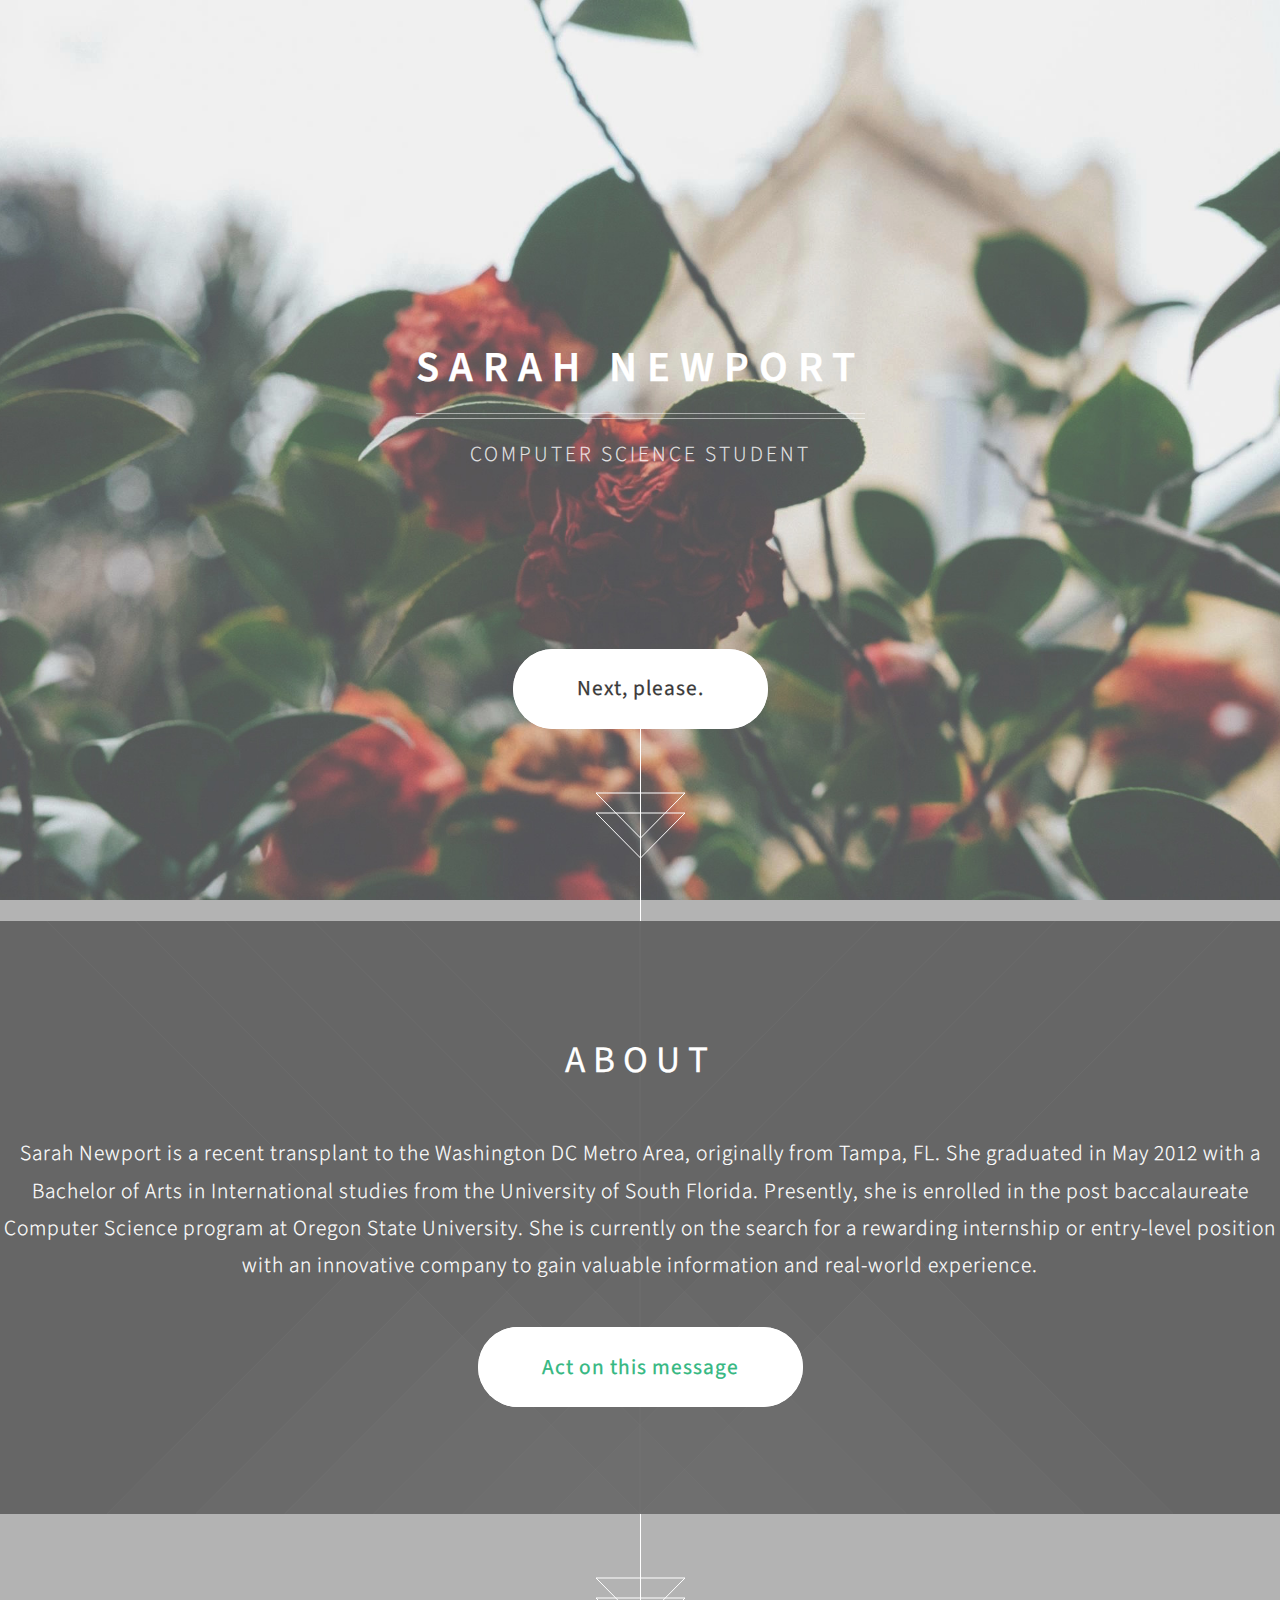
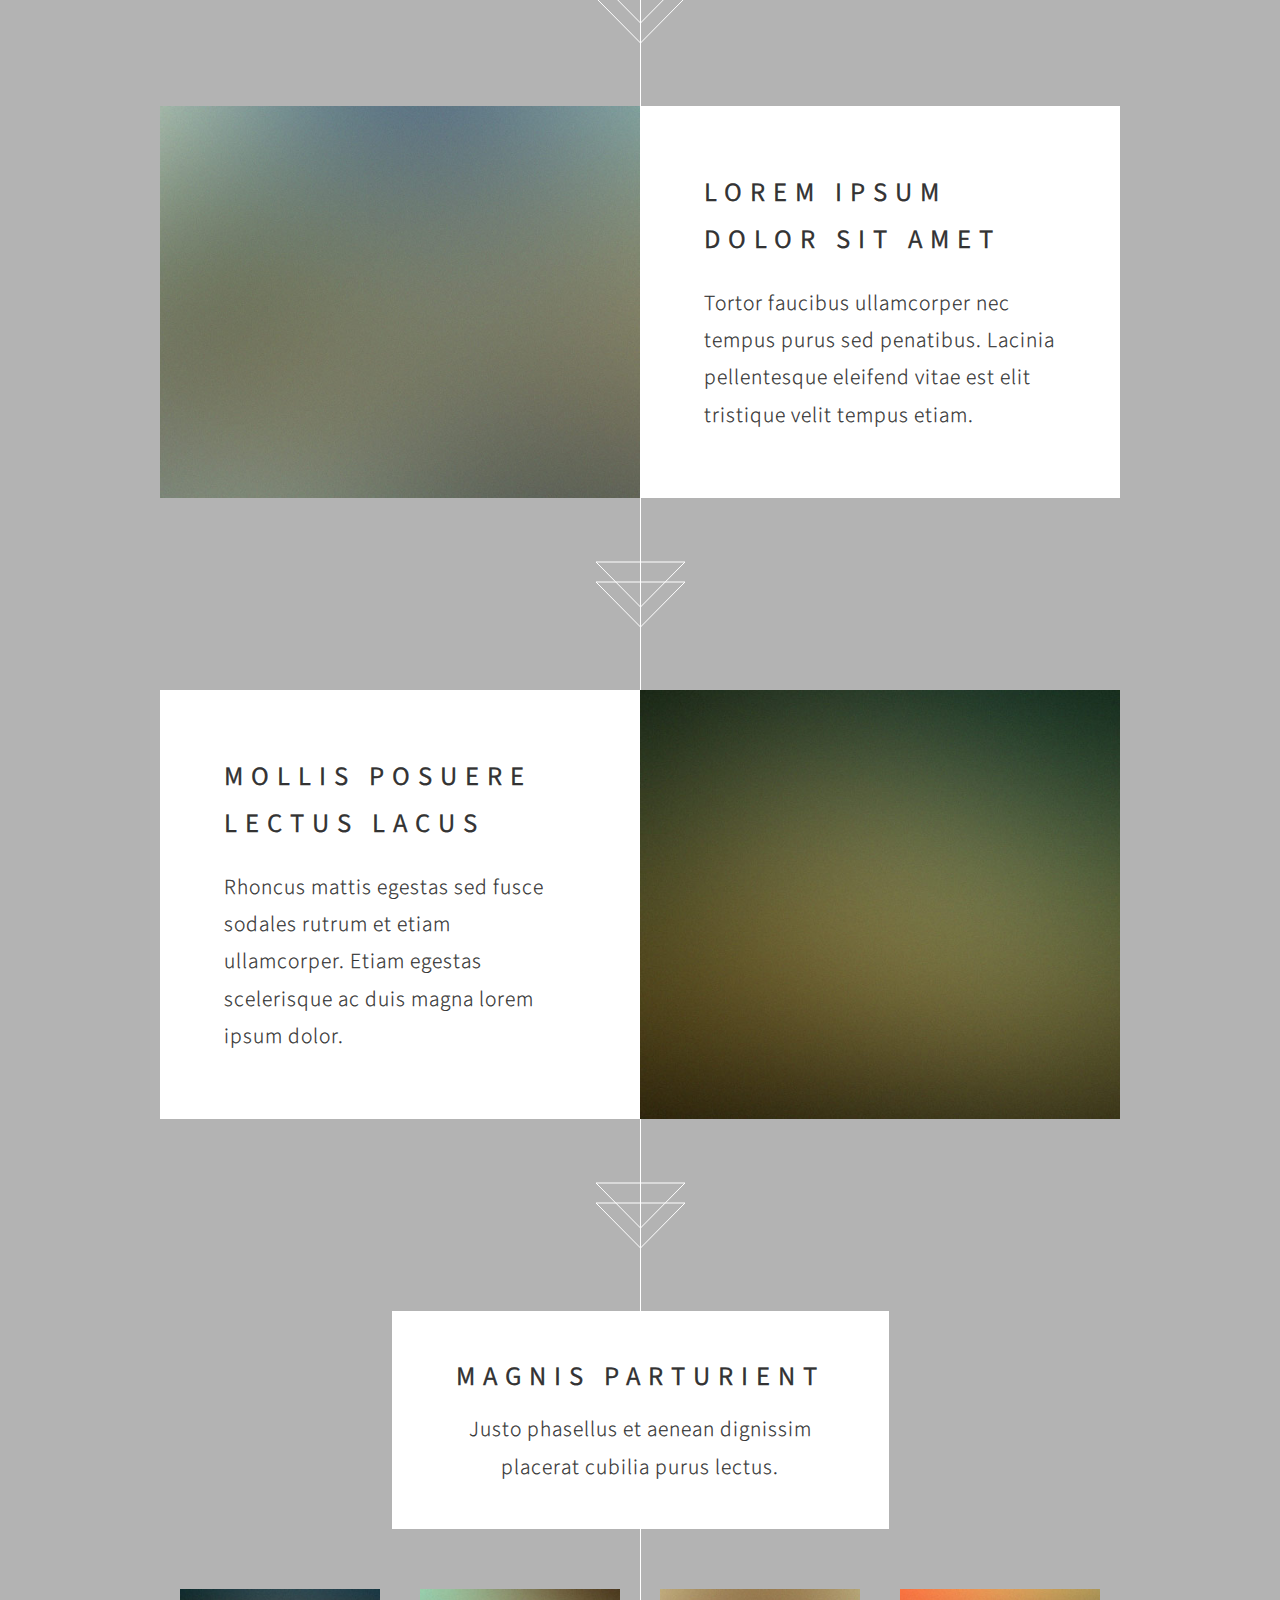
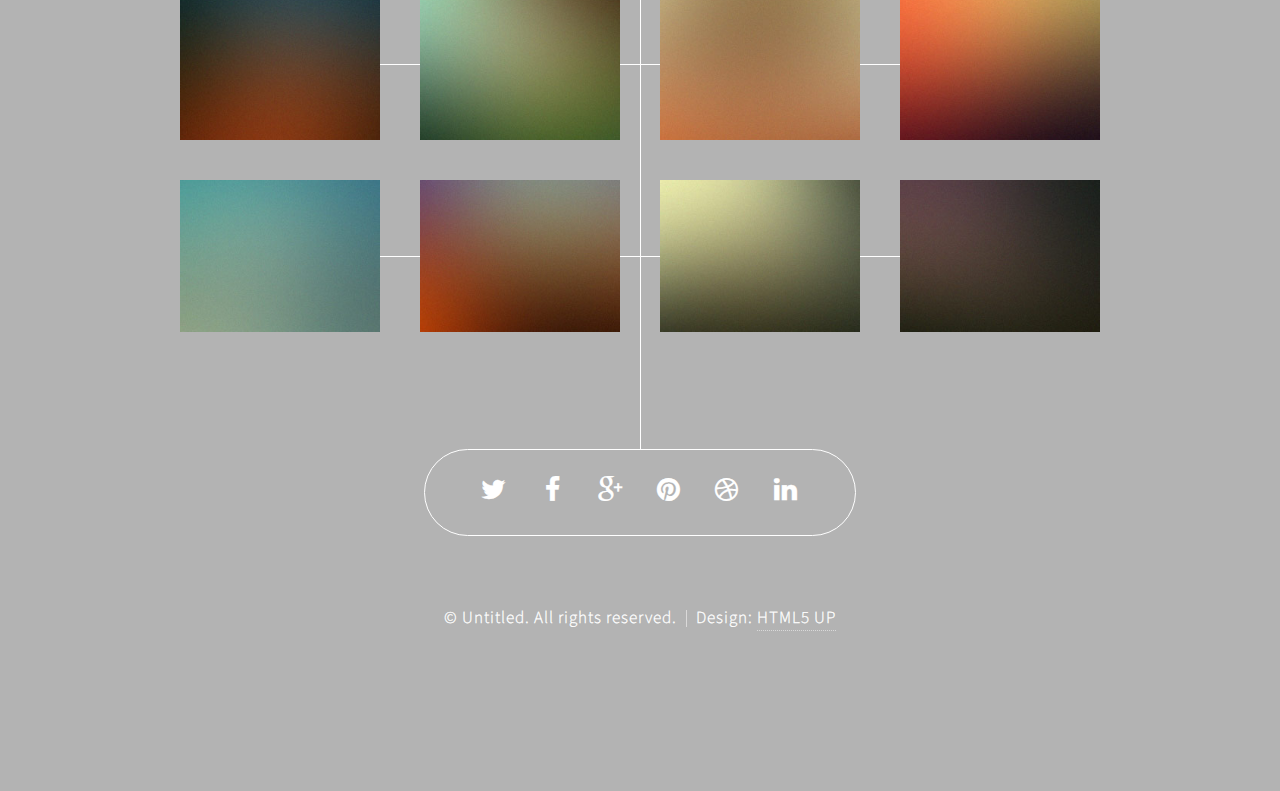
==== index.html @ 2c32670b "mobile fix" ====
<!DOCTYPE HTML>

<html>
	<head>
		<title>Portfolio</title>
		<meta charset="utf-8" />
		<meta name="viewport" content="width=device-width, initial-scale=1" />
		<link rel="stylesheet" href="assets/css/main.css" />
	</head>
	<body>

			<section id="header">
				<header>
					<h1>Sarah Newport</h1>
					<p>Computer Science Student</p>
				</header>
				<footer>
					<a href="#banner" class="button style2 scrolly-middle">Next, please.</a>
				</footer>
			</section>

		<!-- Banner -->
			<section id="banner">
				<header>
					<h2>About</h2>
				</header>
				<p>Sarah Newport is a recent transplant to the Washington DC Metro Area, originally from Tampa, FL. She graduated in May 2012 with a Bachelor of Arts in International studies from the University of South Florida. Presently, she is enrolled in the post baccalaureate Computer Science program at Oregon State University. She is currently on the search for a rewarding internship or entry-level position with an innovative company to gain valuable information and real-world experience.</p>
				<footer>
					<a href="#first" class="button style2 scrolly">Act on this message</a>
				</footer>
			</section>

		<!-- Feature 1 -->
			<article id="first" class="container box style1 right">
				<a href="#" class="image fit"><img src="images/pic01.jpg" alt="" /></a>
				<div class="inner">
					<header>
						<h2>Lorem ipsum<br />
						dolor sit amet</h2>
					</header>
					<p>Tortor faucibus ullamcorper nec tempus purus sed penatibus. Lacinia pellentesque eleifend vitae est elit tristique velit tempus etiam.</p>
				</div>
			</article>

		<!-- Feature 2 -->
			<article class="container box style1 left">
				<a href="#" class="image fit"><img src="images/pic02.jpg" alt="" /></a>
				<div class="inner">
					<header>
						<h2>Mollis posuere<br />
						lectus lacus</h2>
					</header>
					<p>Rhoncus mattis egestas sed fusce sodales rutrum et etiam ullamcorper. Etiam egestas scelerisque ac duis magna lorem ipsum dolor.</p>
				</div>
			</article>

		<!-- Portfolio -->
			<article class="container box style2">
				<header>
					<h2>Magnis parturient</h2>
					<p>Justo phasellus et aenean dignissim<br />
					placerat cubilia purus lectus.</p>
				</header>
				<div class="inner gallery">
					<div class="row 0%">
						<div class="3u 12u(mobile)"><a href="images/fulls/01.jpg" class="image fit"><img src="images/thumbs/01.jpg" alt="" title="Ad infinitum" /></a></div>
						<div class="3u 12u(mobile)"><a href="images/fulls/02.jpg" class="image fit"><img src="images/thumbs/02.jpg" alt="" title="Dressed in Clarity" /></a></div>
						<div class="3u 12u(mobile)"><a href="images/fulls/03.jpg" class="image fit"><img src="images/thumbs/03.jpg" alt="" title="Raven" /></a></div>
						<div class="3u 12u(mobile)"><a href="images/fulls/04.jpg" class="image fit"><img src="images/thumbs/04.jpg" alt="" title="I'll have a cup of Disneyland, please" /></a></div>
					</div>
					<div class="row 0%">
						<div class="3u 12u(mobile)"><a href="images/fulls/05.jpg" class="image fit"><img src="images/thumbs/05.jpg" alt="" title="Cherish" /></a></div>
						<div class="3u 12u(mobile)"><a href="images/fulls/06.jpg" class="image fit"><img src="images/thumbs/06.jpg" alt="" title="Different." /></a></div>
						<div class="3u 12u(mobile)"><a href="images/fulls/07.jpg" class="image fit"><img src="images/thumbs/07.jpg" alt="" title="History was made here" /></a></div>
						<div class="3u 12u(mobile)"><a href="images/fulls/08.jpg" class="image fit"><img src="images/thumbs/08.jpg" alt="" title="People come and go and walk away" /></a></div>
					</div>
				</div>
			</article>

		<!-- Contact --><!-- 
			<article class="container box style3">
				<header>
					<h2>Nisl sed ultricies</h2>
					<p>Diam dignissim lectus eu ornare volutpat orci.</p>
				</header>
				<form method="post" action="#">
					<div class="row 50%">
						<div class="6u 12u$(mobile)"><input type="text" class="text" name="name" placeholder="Name" /></div>
						<div class="6u$ 12u$(mobile)"><input type="text" class="text" name="email" placeholder="Email" /></div>
						<div class="12u$">
							<textarea name="message" placeholder="Message"></textarea>
						</div>
						<div class="12u$">
							<ul class="actions">
								<li><input type="submit" value="Send Message" /></li>
							</ul>
						</div>
					</div>
				</form>
			</article>
-->
		<!-- Generic -->
		<!--
			<article class="container box style3">
				<header>
					<h2>Generic Box</h2>
					<p>Just a generic box. Nothing to see here.</p>
				</header>
				<section>
					<header>
						<h3>Paragraph</h3>
						<p>This is a subtitle</p>
					</header>
					<p>Phasellus nisl nisl, varius id <sup>porttitor sed pellentesque</sup> ac orci. Pellentesque
					habitant <strong>strong</strong> tristique <b>bold</b> et netus <i>italic</i> malesuada <em>emphasized</em> ac turpis egestas. Morbi
					leo suscipit ut. Praesent <sub>id turpis vitae</sub> turpis pretium ultricies. Vestibulum sit
					amet risus elit.</p>
				</section>
				<section>
					<header>
						<h3>Blockquote</h3>
					</header>
					<blockquote>Fringilla nisl. Donec accumsan interdum nisi, quis tincidunt felis sagittis eget.
					tempus euismod. Vestibulum ante ipsum primis in faucibus.</blockquote>
				</section>
				<section>
					<header>
						<h3>Divider</h3>
					</header>
					<p>Donec consectetur <a href="#">vestibulum dolor et pulvinar</a>. Etiam vel felis enim, at viverra
					ligula. Ut porttitor sagittis lorem, quis eleifend nisi ornare vel. Praesent nec orci
					facilisis leo magna. Cras sit amet urna eros, id egestas urna. Quisque aliquam
					tempus euismod. Vestibulum ante ipsum primis in faucibus orci luctus et ultrices
					posuere cubilia.</p>
					<hr />
					<p>Donec consectetur vestibulum dolor et pulvinar. Etiam vel felis enim, at viverra
					ligula. Ut porttitor sagittis lorem, quis eleifend nisi ornare vel. Praesent nec orci
					facilisis leo magna. Cras sit amet urna eros, id egestas urna. Quisque aliquam
					tempus euismod. Vestibulum ante ipsum primis in faucibus orci luctus et ultrices
					posuere cubilia.</p>
				</section>
				<section>
					<header>
						<h3>Unordered List</h3>
					</header>
					<ul class="default">
						<li>Donec consectetur vestibulum dolor et pulvinar. Etiam vel felis enim, at viverra ligula. Ut porttitor sagittis lorem, quis eleifend nisi ornare vel.</li>
						<li>Donec consectetur vestibulum dolor et pulvinar. Etiam vel felis enim, at viverra ligula. Ut porttitor sagittis lorem, quis eleifend nisi ornare vel.</li>
						<li>Donec consectetur vestibulum dolor et pulvinar. Etiam vel felis enim, at viverra ligula. Ut porttitor sagittis lorem, quis eleifend nisi ornare vel.</li>
						<li>Donec consectetur vestibulum dolor et pulvinar. Etiam vel felis enim, at viverra ligula. Ut porttitor sagittis lorem, quis eleifend nisi ornare vel.</li>
					</ul>
				</section>
				<section>
					<header>
						<h3>Ordered List</h3>
					</header>
					<ol class="default">
						<li>Donec consectetur vestibulum dolor et pulvinar. Etiam vel felis enim, at viverra ligula. Ut porttitor sagittis lorem, quis eleifend nisi ornare vel.</li>
						<li>Donec consectetur vestibulum dolor et pulvinar. Etiam vel felis enim, at viverra ligula. Ut porttitor sagittis lorem, quis eleifend nisi ornare vel.</li>
						<li>Donec consectetur vestibulum dolor et pulvinar. Etiam vel felis enim, at viverra ligula. Ut porttitor sagittis lorem, quis eleifend nisi ornare vel.</li>
						<li>Donec consectetur vestibulum dolor et pulvinar. Etiam vel felis enim, at viverra ligula. Ut porttitor sagittis lorem, quis eleifend nisi ornare vel.</li>
					</ol>
				</section>
				<section>
					<header>
						<h3>Table</h3>
					</header>
					<div class="table-wrapper">
						<table class="default">
							<thead>
								<tr>
									<th>ID</th>
									<th>Name</th>
									<th>Description</th>
									<th>Price</th>
								</tr>
							</thead>
							<tbody>
								<tr>
									<td>45815</td>
									<td>Something</td>
									<td>Ut porttitor sagittis lorem quis nisi ornare.</td>
									<td>29.99</td>
								</tr>
								<tr>
									<td>24524</td>
									<td>Nothing</td>
									<td>Ut porttitor sagittis lorem quis nisi ornare.</td>
									<td>19.99</td>
								</tr>
								<tr>
									<td>45815</td>
									<td>Something</td>
									<td>Ut porttitor sagittis lorem quis nisi ornare.</td>
									<td>29.99</td>
								</tr>
								<tr>
									<td>24524</td>
									<td>Nothing</td>
									<td>Ut porttitor sagittis lorem quis nisi ornare.</td>
									<td>19.99</td>
								</tr>
							</tbody>
							<tfoot>
								<tr>
									<td colspan="3"></td>
									<td>100.00</td>
								</tr>
							</tfoot>
						</table>
					</div>
				</section>
				<section>
					<header>
						<h3>Form</h3>
					</header>
					<form method="post" action="#">
						<div class="row">
							<div class="6u">
								<input class="text" type="text" name="name" id="name" value="" placeholder="John Doe" />
							</div>
							<div class="6u">
								<input class="text" type="text" name="email" id="email" value="" placeholder="johndoe@domain.tld" />
							</div>
						</div>
						<div class="row">
							<div class="12u">
								<select name="department" id="department">
									<option value="">Choose a department</option>
									<option value="1">Manufacturing</option>
									<option value="2">Administration</option>
									<option value="3">Support</option>
								</select>
							</div>
						</div>
						<div class="row">
							<div class="12u">
								<input class="text" type="text" name="subject" id="subject" value="" placeholder="Enter your subject" />
							</div>
						</div>
						<div class="row">
							<div class="12u">
								<textarea name="message" id="message" placeholder="Enter your message"></textarea>
							</div>
						</div>
						<div class="row">
							<div class="12u">
								<ul class="actions">
									<li><input type="submit" value="Submit" /></li>
									<li><input type="reset" class="style3" value="Clear Form" /></li>
								</ul>
							</div>
						</div>
					</form>
				</section>
			</article>
		-->

		<section id="footer">
			<ul class="icons">
				<li><a href="#" class="icon fa-twitter"><span class="label">Twitter</span></a></li>
				<li><a href="#" class="icon fa-facebook"><span class="label">Facebook</span></a></li>
				<li><a href="#" class="icon fa-google-plus"><span class="label">Google+</span></a></li>
				<li><a href="#" class="icon fa-pinterest"><span class="label">Pinterest</span></a></li>
				<li><a href="#" class="icon fa-dribbble"><span class="label">Dribbble</span></a></li>
				<li><a href="#" class="icon fa-linkedin"><span class="label">LinkedIn</span></a></li>
			</ul>
			<div class="copyright">
				<ul class="menu">
					<li>&copy; Untitled. All rights reserved.</li><li>Design: <a href="http://html5up.net">HTML5 UP</a></li>
				</ul>
			</div>
		</section>

		<!-- Scripts -->
			<script src="assets/js/jquery.min.js"></script>
			<script src="assets/js/jquery.scrolly.min.js"></script>
			<script src="assets/js/jquery.poptrox.min.js"></script>
			<script src="assets/js/skel.min.js"></script>
			<script src="assets/js/util.js"></script>
			<!--[if lte IE 8]><script src="assets/js/ie/respond.min.js"></script><![endif]-->
			<script src="assets/js/main.js"></script>

	</body>
</html>
---- assets/css/main.css ----
@import url("http://fonts.googleapis.com/css?family=Source+Sans+Pro:300,300italic,400,600");
@import url("font-awesome.min.css");


	html, body, div, span, applet, object, iframe, h1, h2, h3, h4, h5, h6, p, blockquote, pre, a, abbr, acronym, address, big, cite, code, del, dfn, em, img, ins, kbd, q, s, samp, small, strike, strong, sub, sup, tt, var, b, u, i, center, dl, dt, dd, ol, ul, li, fieldset, form, label, legend, table, caption, tbody, tfoot, thead, tr, th, td, article, aside, canvas, details, embed, figure, figcaption, footer, header, hgroup, menu, nav, output, ruby, section, summary, time, mark, audio, video {
		margin: 0;
		padding: 0;
		border: 0;
		font-size: 100%;
		font: inherit;
		vertical-align: baseline;
	}

	article, aside, details, figcaption, figure, footer, header, hgroup, menu, nav, section {
		display: block;
	}

	body {
		line-height: 1;
	}

	ol, ul {
		list-style: none;
	}

	blockquote, q {
		quotes: none;
	}

	blockquote:before, blockquote:after, q:before, q:after {
		content: '';
		content: none;
	}

	table {
		border-collapse: collapse;
		border-spacing: 0;
	}

	body {
		-webkit-text-size-adjust: none;
	}

/* Box Model */

	*, *:before, *:after {
		-moz-box-sizing: border-box;
		-webkit-box-sizing: border-box;
		box-sizing: border-box;
	}

/* Containers */

	.container {
		margin-left: auto;
		margin-right: auto;
	}

	.container.\31 25\25 {
		width: 100%;
		max-width: 1425px;
		min-width: 1140px;
	}

	.container.\37 5\25 {
		width: 855px;
	}

	.container.\35 0\25 {
		width: 570px;
	}

	.container.\32 5\25 {
		width: 285px;
	}

	.container {
		width: 1140px;
	}

	@media screen and (max-width: 1680px) {

		.container.\31 25\25 {
			width: 100%;
			max-width: 1200px;
			min-width: 960px;
		}

		.container.\37 5\25 {
			width: 720px;
		}

		.container.\35 0\25 {
			width: 480px;
		}

		.container.\32 5\25 {
			width: 240px;
		}

		.container {
			width: 960px;
		}

	}

	@media screen and (max-width: 1080px) {

		.container.\31 25\25 {
			width: 100%;
			max-width: 118.75%;
			min-width: 95%;
		}

		.container.\37 5\25 {
			width: 71.25%;
		}

		.container.\35 0\25 {
			width: 47.5%;
		}

		.container.\32 5\25 {
			width: 23.75%;
		}

		.container {
			width: 95%;
		}

	}

	@media screen and (max-width: 840px) {

		.container.\31 25\25 {
			width: 100%;
			max-width: 118.75%;
			min-width: 95%;
		}

		.container.\37 5\25 {
			width: 71.25%;
		}

		.container.\35 0\25 {
			width: 47.5%;
		}

		.container.\32 5\25 {
			width: 23.75%;
		}

		.container {
			width: 95%;
		}

	}

	@media screen and (max-width: 736px) {

		.container.\31 25\25 {
			width: 100%;
			max-width: 118.75%;
			min-width: 95%;
		}

		.container.\37 5\25 {
			width: 71.25%;
		}

		.container.\35 0\25 {
			width: 47.5%;
		}

		.container.\32 5\25 {
			width: 23.75%;
		}

		.container {
			width: 95% !important;
		}

	}

/* Grid */

	.row {
		border-bottom: solid 1px transparent;
		-moz-box-sizing: border-box;
		-webkit-box-sizing: border-box;
		box-sizing: border-box;
	}

	.row > * {
		float: left;
		-moz-box-sizing: border-box;
		-webkit-box-sizing: border-box;
		box-sizing: border-box;
	}

	.row:after, .row:before {
		content: '';
		display: block;
		clear: both;
		height: 0;
	}

	.row.uniform > * > :first-child {
		margin-top: 0;
	}

	.row.uniform > * > :last-child {
		margin-bottom: 0;
	}

	.row.\30 \25 > * {
		padding: 0px 0 0 0px;
	}

	.row.\30 \25 {
		margin: 0px 0 -1px 0px;
	}

	.row.uniform.\30 \25 > * {
		padding: 0px 0 0 0px;
	}

	.row.uniform.\30 \25 {
		margin: 0px 0 -1px 0px;
	}

	.row > * {
		padding: 40px 0 0 40px;
	}

	.row {
		margin: -40px 0 -1px -40px;
	}

	.row.uniform > * {
		padding: 40px 0 0 40px;
	}

	.row.uniform {
		margin: -40px 0 -1px -40px;
	}

	.row.\32 00\25 > * {
		padding: 80px 0 0 80px;
	}

	.row.\32 00\25 {
		margin: -80px 0 -1px -80px;
	}

	.row.uniform.\32 00\25 > * {
		padding: 80px 0 0 80px;
	}

	.row.uniform.\32 00\25 {
		margin: -80px 0 -1px -80px;
	}

	.row.\31 50\25 > * {
		padding: 60px 0 0 60px;
	}

	.row.\31 50\25 {
		margin: -60px 0 -1px -60px;
	}

	.row.uniform.\31 50\25 > * {
		padding: 60px 0 0 60px;
	}

	.row.uniform.\31 50\25 {
		margin: -60px 0 -1px -60px;
	}

	.row.\35 0\25 > * {
		padding: 20px 0 0 20px;
	}

	.row.\35 0\25 {
		margin: -20px 0 -1px -20px;
	}

	.row.uniform.\35 0\25 > * {
		padding: 20px 0 0 20px;
	}

	.row.uniform.\35 0\25 {
		margin: -20px 0 -1px -20px;
	}

	.row.\32 5\25 > * {
		padding: 10px 0 0 10px;
	}

	.row.\32 5\25 {
		margin: -10px 0 -1px -10px;
	}

	.row.uniform.\32 5\25 > * {
		padding: 10px 0 0 10px;
	}

	.row.uniform.\32 5\25 {
		margin: -10px 0 -1px -10px;
	}

	.\31 2u, .\31 2u\24 {
		width: 100%;
		clear: none;
		margin-left: 0;
	}

	.\31 1u, .\31 1u\24 {
		width: 91.6666666667%;
		clear: none;
		margin-left: 0;
	}

	.\31 0u, .\31 0u\24 {
		width: 83.3333333333%;
		clear: none;
		margin-left: 0;
	}

	.\39 u, .\39 u\24 {
		width: 75%;
		clear: none;
		margin-left: 0;
	}

	.\38 u, .\38 u\24 {
		width: 66.6666666667%;
		clear: none;
		margin-left: 0;
	}

	.\37 u, .\37 u\24 {
		width: 58.3333333333%;
		clear: none;
		margin-left: 0;
	}

	.\36 u, .\36 u\24 {
		width: 50%;
		clear: none;
		margin-left: 0;
	}

	.\35 u, .\35 u\24 {
		width: 41.6666666667%;
		clear: none;
		margin-left: 0;
	}

	.\34 u, .\34 u\24 {
		width: 33.3333333333%;
		clear: none;
		margin-left: 0;
	}

	.\33 u, .\33 u\24 {
		width: 25%;
		clear: none;
		margin-left: 0;
	}

	.\32 u, .\32 u\24 {
		width: 16.6666666667%;
		clear: none;
		margin-left: 0;
	}

	.\31 u, .\31 u\24 {
		width: 8.3333333333%;
		clear: none;
		margin-left: 0;
	}

	.\31 2u\24 + *,
	.\31 1u\24 + *,
	.\31 0u\24 + *,
	.\39 u\24 + *,
	.\38 u\24 + *,
	.\37 u\24 + *,
	.\36 u\24 + *,
	.\35 u\24 + *,
	.\34 u\24 + *,
	.\33 u\24 + *,
	.\32 u\24 + *,
	.\31 u\24 + * {
		clear: left;
	}

	.\-11u {
		margin-left: 91.66667%;
	}

	.\-10u {
		margin-left: 83.33333%;
	}

	.\-9u {
		margin-left: 75%;
	}

	.\-8u {
		margin-left: 66.66667%;
	}

	.\-7u {
		margin-left: 58.33333%;
	}

	.\-6u {
		margin-left: 50%;
	}

	.\-5u {
		margin-left: 41.66667%;
	}

	.\-4u {
		margin-left: 33.33333%;
	}

	.\-3u {
		margin-left: 25%;
	}

	.\-2u {
		margin-left: 16.66667%;
	}

	.\-1u {
		margin-left: 8.33333%;
	}

	@media screen and (max-width: 1680px) {

		.row > * {
			padding: 40px 0 0 40px;
		}

		.row {
			margin: -40px 0 -1px -40px;
		}

		.row.uniform > * {
			padding: 40px 0 0 40px;
		}

		.row.uniform {
			margin: -40px 0 -1px -40px;
		}

		.row.\32 00\25 > * {
			padding: 80px 0 0 80px;
		}

		.row.\32 00\25 {
			margin: -80px 0 -1px -80px;
		}

		.row.uniform.\32 00\25 > * {
			padding: 80px 0 0 80px;
		}

		.row.uniform.\32 00\25 {
			margin: -80px 0 -1px -80px;
		}

		.row.\31 50\25 > * {
			padding: 60px 0 0 60px;
		}

		.row.\31 50\25 {
			margin: -60px 0 -1px -60px;
		}

		.row.uniform.\31 50\25 > * {
			padding: 60px 0 0 60px;
		}

		.row.uniform.\31 50\25 {
			margin: -60px 0 -1px -60px;
		}

		.row.\35 0\25 > * {
			padding: 20px 0 0 20px;
		}

		.row.\35 0\25 {
			margin: -20px 0 -1px -20px;
		}

		.row.uniform.\35 0\25 > * {
			padding: 20px 0 0 20px;
		}

		.row.uniform.\35 0\25 {
			margin: -20px 0 -1px -20px;
		}

		.row.\32 5\25 > * {
			padding: 10px 0 0 10px;
		}

		.row.\32 5\25 {
			margin: -10px 0 -1px -10px;
		}

		.row.uniform.\32 5\25 > * {
			padding: 10px 0 0 10px;
		}

		.row.uniform.\32 5\25 {
			margin: -10px 0 -1px -10px;
		}

		.\31 2u\28wide\29, .\31 2u\24\28wide\29 {
			width: 100%;
			clear: none;
			margin-left: 0;
		}

		.\31 1u\28wide\29, .\31 1u\24\28wide\29 {
			width: 91.6666666667%;
			clear: none;
			margin-left: 0;
		}

		.\31 0u\28wide\29, .\31 0u\24\28wide\29 {
			width: 83.3333333333%;
			clear: none;
			margin-left: 0;
		}

		.\39 u\28wide\29, .\39 u\24\28wide\29 {
			width: 75%;
			clear: none;
			margin-left: 0;
		}

		.\38 u\28wide\29, .\38 u\24\28wide\29 {
			width: 66.6666666667%;
			clear: none;
			margin-left: 0;
		}

		.\37 u\28wide\29, .\37 u\24\28wide\29 {
			width: 58.3333333333%;
			clear: none;
			margin-left: 0;
		}

		.\36 u\28wide\29, .\36 u\24\28wide\29 {
			width: 50%;
			clear: none;
			margin-left: 0;
		}

		.\35 u\28wide\29, .\35 u\24\28wide\29 {
			width: 41.6666666667%;
			clear: none;
			margin-left: 0;
		}

		.\34 u\28wide\29, .\34 u\24\28wide\29 {
			width: 33.3333333333%;
			clear: none;
			margin-left: 0;
		}

		.\33 u\28wide\29, .\33 u\24\28wide\29 {
			width: 25%;
			clear: none;
			margin-left: 0;
		}

		.\32 u\28wide\29, .\32 u\24\28wide\29 {
			width: 16.6666666667%;
			clear: none;
			margin-left: 0;
		}

		.\31 u\28wide\29, .\31 u\24\28wide\29 {
			width: 8.3333333333%;
			clear: none;
			margin-left: 0;
		}

		.\31 2u\24\28wide\29 + *,
		.\31 1u\24\28wide\29 + *,
		.\31 0u\24\28wide\29 + *,
		.\39 u\24\28wide\29 + *,
		.\38 u\24\28wide\29 + *,
		.\37 u\24\28wide\29 + *,
		.\36 u\24\28wide\29 + *,
		.\35 u\24\28wide\29 + *,
		.\34 u\24\28wide\29 + *,
		.\33 u\24\28wide\29 + *,
		.\32 u\24\28wide\29 + *,
		.\31 u\24\28wide\29 + * {
			clear: left;
		}

		.\-11u\28wide\29 {
			margin-left: 91.66667%;
		}

		.\-10u\28wide\29 {
			margin-left: 83.33333%;
		}

		.\-9u\28wide\29 {
			margin-left: 75%;
		}

		.\-8u\28wide\29 {
			margin-left: 66.66667%;
		}

		.\-7u\28wide\29 {
			margin-left: 58.33333%;
		}

		.\-6u\28wide\29 {
			margin-left: 50%;
		}

		.\-5u\28wide\29 {
			margin-left: 41.66667%;
		}

		.\-4u\28wide\29 {
			margin-left: 33.33333%;
		}

		.\-3u\28wide\29 {
			margin-left: 25%;
		}

		.\-2u\28wide\29 {
			margin-left: 16.66667%;
		}

		.\-1u\28wide\29 {
			margin-left: 8.33333%;
		}

	}

	@media screen and (max-width: 1080px) {

		.row > * {
			padding: 40px 0 0 40px;
		}

		.row {
			margin: -40px 0 -1px -40px;
		}

		.row.uniform > * {
			padding: 40px 0 0 40px;
		}

		.row.uniform {
			margin: -40px 0 -1px -40px;
		}

		.row.\32 00\25 > * {
			padding: 80px 0 0 80px;
		}

		.row.\32 00\25 {
			margin: -80px 0 -1px -80px;
		}

		.row.uniform.\32 00\25 > * {
			padding: 80px 0 0 80px;
		}

		.row.uniform.\32 00\25 {
			margin: -80px 0 -1px -80px;
		}

		.row.\31 50\25 > * {
			padding: 60px 0 0 60px;
		}

		.row.\31 50\25 {
			margin: -60px 0 -1px -60px;
		}

		.row.uniform.\31 50\25 > * {
			padding: 60px 0 0 60px;
		}

		.row.uniform.\31 50\25 {
			margin: -60px 0 -1px -60px;
		}

		.row.\35 0\25 > * {
			padding: 20px 0 0 20px;
		}

		.row.\35 0\25 {
			margin: -20px 0 -1px -20px;
		}

		.row.uniform.\35 0\25 > * {
			padding: 20px 0 0 20px;
		}

		.row.uniform.\35 0\25 {
			margin: -20px 0 -1px -20px;
		}

		.row.\32 5\25 > * {
			padding: 10px 0 0 10px;
		}

		.row.\32 5\25 {
			margin: -10px 0 -1px -10px;
		}

		.row.uniform.\32 5\25 > * {
			padding: 10px 0 0 10px;
		}

		.row.uniform.\32 5\25 {
			margin: -10px 0 -1px -10px;
		}

		.\31 2u\28normal\29, .\31 2u\24\28normal\29 {
			width: 100%;
			clear: none;
			margin-left: 0;
		}

		.\31 1u\28normal\29, .\31 1u\24\28normal\29 {
			width: 91.6666666667%;
			clear: none;
			margin-left: 0;
		}

		.\31 0u\28normal\29, .\31 0u\24\28normal\29 {
			width: 83.3333333333%;
			clear: none;
			margin-left: 0;
		}

		.\39 u\28normal\29, .\39 u\24\28normal\29 {
			width: 75%;
			clear: none;
			margin-left: 0;
		}

		.\38 u\28normal\29, .\38 u\24\28normal\29 {
			width: 66.6666666667%;
			clear: none;
			margin-left: 0;
		}

		.\37 u\28normal\29, .\37 u\24\28normal\29 {
			width: 58.3333333333%;
			clear: none;
			margin-left: 0;
		}

		.\36 u\28normal\29, .\36 u\24\28normal\29 {
			width: 50%;
			clear: none;
			margin-left: 0;
		}

		.\35 u\28normal\29, .\35 u\24\28normal\29 {
			width: 41.6666666667%;
			clear: none;
			margin-left: 0;
		}

		.\34 u\28normal\29, .\34 u\24\28normal\29 {
			width: 33.3333333333%;
			clear: none;
			margin-left: 0;
		}

		.\33 u\28normal\29, .\33 u\24\28normal\29 {
			width: 25%;
			clear: none;
			margin-left: 0;
		}

		.\32 u\28normal\29, .\32 u\24\28normal\29 {
			width: 16.6666666667%;
			clear: none;
			margin-left: 0;
		}

		.\31 u\28normal\29, .\31 u\24\28normal\29 {
			width: 8.3333333333%;
			clear: none;
			margin-left: 0;
		}

		.\31 2u\24\28normal\29 + *,
		.\31 1u\24\28normal\29 + *,
		.\31 0u\24\28normal\29 + *,
		.\39 u\24\28normal\29 + *,
		.\38 u\24\28normal\29 + *,
		.\37 u\24\28normal\29 + *,
		.\36 u\24\28normal\29 + *,
		.\35 u\24\28normal\29 + *,
		.\34 u\24\28normal\29 + *,
		.\33 u\24\28normal\29 + *,
		.\32 u\24\28normal\29 + *,
		.\31 u\24\28normal\29 + * {
			clear: left;
		}

		.\-11u\28normal\29 {
			margin-left: 91.66667%;
		}

		.\-10u\28normal\29 {
			margin-left: 83.33333%;
		}

		.\-9u\28normal\29 {
			margin-left: 75%;
		}

		.\-8u\28normal\29 {
			margin-left: 66.66667%;
		}

		.\-7u\28normal\29 {
			margin-left: 58.33333%;
		}

		.\-6u\28normal\29 {
			margin-left: 50%;
		}

		.\-5u\28normal\29 {
			margin-left: 41.66667%;
		}

		.\-4u\28normal\29 {
			margin-left: 33.33333%;
		}

		.\-3u\28normal\29 {
			margin-left: 25%;
		}

		.\-2u\28normal\29 {
			margin-left: 16.66667%;
		}

		.\-1u\28normal\29 {
			margin-left: 8.33333%;
		}

	}

	@media screen and (max-width: 840px) {

		.row > * {
			padding: 30px 0 0 30px;
		}

		.row {
			margin: -30px 0 -1px -30px;
		}

		.row.uniform > * {
			padding: 30px 0 0 30px;
		}

		.row.uniform {
			margin: -30px 0 -1px -30px;
		}

		.row.\32 00\25 > * {
			padding: 60px 0 0 60px;
		}

		.row.\32 00\25 {
			margin: -60px 0 -1px -60px;
		}

		.row.uniform.\32 00\25 > * {
			padding: 60px 0 0 60px;
		}

		.row.uniform.\32 00\25 {
			margin: -60px 0 -1px -60px;
		}

		.row.\31 50\25 > * {
			padding: 45px 0 0 45px;
		}

		.row.\31 50\25 {
			margin: -45px 0 -1px -45px;
		}

		.row.uniform.\31 50\25 > * {
			padding: 45px 0 0 45px;
		}

		.row.uniform.\31 50\25 {
			margin: -45px 0 -1px -45px;
		}

		.row.\35 0\25 > * {
			padding: 15px 0 0 15px;
		}

		.row.\35 0\25 {
			margin: -15px 0 -1px -15px;
		}

		.row.uniform.\35 0\25 > * {
			padding: 15px 0 0 15px;
		}

		.row.uniform.\35 0\25 {
			margin: -15px 0 -1px -15px;
		}

		.row.\32 5\25 > * {
			padding: 7.5px 0 0 7.5px;
		}

		.row.\32 5\25 {
			margin: -7.5px 0 -1px -7.5px;
		}

		.row.uniform.\32 5\25 > * {
			padding: 7.5px 0 0 7.5px;
		}

		.row.uniform.\32 5\25 {
			margin: -7.5px 0 -1px -7.5px;
		}

		.\31 2u\28narrow\29, .\31 2u\24\28narrow\29 {
			width: 100%;
			clear: none;
			margin-left: 0;
		}

		.\31 1u\28narrow\29, .\31 1u\24\28narrow\29 {
			width: 91.6666666667%;
			clear: none;
			margin-left: 0;
		}

		.\31 0u\28narrow\29, .\31 0u\24\28narrow\29 {
			width: 83.3333333333%;
			clear: none;
			margin-left: 0;
		}

		.\39 u\28narrow\29, .\39 u\24\28narrow\29 {
			width: 75%;
			clear: none;
			margin-left: 0;
		}

		.\38 u\28narrow\29, .\38 u\24\28narrow\29 {
			width: 66.6666666667%;
			clear: none;
			margin-left: 0;
		}

		.\37 u\28narrow\29, .\37 u\24\28narrow\29 {
			width: 58.3333333333%;
			clear: none;
			margin-left: 0;
		}

		.\36 u\28narrow\29, .\36 u\24\28narrow\29 {
			width: 50%;
			clear: none;
			margin-left: 0;
		}

		.\35 u\28narrow\29, .\35 u\24\28narrow\29 {
			width: 41.6666666667%;
			clear: none;
			margin-left: 0;
		}

		.\34 u\28narrow\29, .\34 u\24\28narrow\29 {
			width: 33.3333333333%;
			clear: none;
			margin-left: 0;
		}

		.\33 u\28narrow\29, .\33 u\24\28narrow\29 {
			width: 25%;
			clear: none;
			margin-left: 0;
		}

		.\32 u\28narrow\29, .\32 u\24\28narrow\29 {
			width: 16.6666666667%;
			clear: none;
			margin-left: 0;
		}

		.\31 u\28narrow\29, .\31 u\24\28narrow\29 {
			width: 8.3333333333%;
			clear: none;
			margin-left: 0;
		}

		.\31 2u\24\28narrow\29 + *,
		.\31 1u\24\28narrow\29 + *,
		.\31 0u\24\28narrow\29 + *,
		.\39 u\24\28narrow\29 + *,
		.\38 u\24\28narrow\29 + *,
		.\37 u\24\28narrow\29 + *,
		.\36 u\24\28narrow\29 + *,
		.\35 u\24\28narrow\29 + *,
		.\34 u\24\28narrow\29 + *,
		.\33 u\24\28narrow\29 + *,
		.\32 u\24\28narrow\29 + *,
		.\31 u\24\28narrow\29 + * {
			clear: left;
		}

		.\-11u\28narrow\29 {
			margin-left: 91.66667%;
		}

		.\-10u\28narrow\29 {
			margin-left: 83.33333%;
		}

		.\-9u\28narrow\29 {
			margin-left: 75%;
		}

		.\-8u\28narrow\29 {
			margin-left: 66.66667%;
		}

		.\-7u\28narrow\29 {
			margin-left: 58.33333%;
		}

		.\-6u\28narrow\29 {
			margin-left: 50%;
		}

		.\-5u\28narrow\29 {
			margin-left: 41.66667%;
		}

		.\-4u\28narrow\29 {
			margin-left: 33.33333%;
		}

		.\-3u\28narrow\29 {
			margin-left: 25%;
		}

		.\-2u\28narrow\29 {
			margin-left: 16.66667%;
		}

		.\-1u\28narrow\29 {
			margin-left: 8.33333%;
		}

	}

	@media screen and (max-width: 736px) {

		.row > * {
			padding: 20px 0 0 20px;
		}

		.row {
			margin: -20px 0 -1px -20px;
		}

		.row.uniform > * {
			padding: 20px 0 0 20px;
		}

		.row.uniform {
			margin: -20px 0 -1px -20px;
		}

		.row.\32 00\25 > * {
			padding: 40px 0 0 40px;
		}

		.row.\32 00\25 {
			margin: -40px 0 -1px -40px;
		}

		.row.uniform.\32 00\25 > * {
			padding: 40px 0 0 40px;
		}

		.row.uniform.\32 00\25 {
			margin: -40px 0 -1px -40px;
		}

		.row.\31 50\25 > * {
			padding: 30px 0 0 30px;
		}

		.row.\31 50\25 {
			margin: -30px 0 -1px -30px;
		}

		.row.uniform.\31 50\25 > * {
			padding: 30px 0 0 30px;
		}

		.row.uniform.\31 50\25 {
			margin: -30px 0 -1px -30px;
		}

		.row.\35 0\25 > * {
			padding: 10px 0 0 10px;
		}

		.row.\35 0\25 {
			margin: -10px 0 -1px -10px;
		}

		.row.uniform.\35 0\25 > * {
			padding: 10px 0 0 10px;
		}

		.row.uniform.\35 0\25 {
			margin: -10px 0 -1px -10px;
		}

		.row.\32 5\25 > * {
			padding: 5px 0 0 5px;
		}

		.row.\32 5\25 {
			margin: -5px 0 -1px -5px;
		}

		.row.uniform.\32 5\25 > * {
			padding: 5px 0 0 5px;
		}

		.row.uniform.\32 5\25 {
			margin: -5px 0 -1px -5px;
		}

		.\31 2u\28mobile\29, .\31 2u\24\28mobile\29 {
			width: 100%;
			clear: none;
			margin-left: 0;
		}

		.\31 1u\28mobile\29, .\31 1u\24\28mobile\29 {
			width: 91.6666666667%;
			clear: none;
			margin-left: 0;
		}

		.\31 0u\28mobile\29, .\31 0u\24\28mobile\29 {
			width: 83.3333333333%;
			clear: none;
			margin-left: 0;
		}

		.\39 u\28mobile\29, .\39 u\24\28mobile\29 {
			width: 75%;
			clear: none;
			margin-left: 0;
		}

		.\38 u\28mobile\29, .\38 u\24\28mobile\29 {
			width: 66.6666666667%;
			clear: none;
			margin-left: 0;
		}

		.\37 u\28mobile\29, .\37 u\24\28mobile\29 {
			width: 58.3333333333%;
			clear: none;
			margin-left: 0;
		}

		.\36 u\28mobile\29, .\36 u\24\28mobile\29 {
			width: 50%;
			clear: none;
			margin-left: 0;
		}

		.\35 u\28mobile\29, .\35 u\24\28mobile\29 {
			width: 41.6666666667%;
			clear: none;
			margin-left: 0;
		}

		.\34 u\28mobile\29, .\34 u\24\28mobile\29 {
			width: 33.3333333333%;
			clear: none;
			margin-left: 0;
		}

		.\33 u\28mobile\29, .\33 u\24\28mobile\29 {
			width: 25%;
			clear: none;
			margin-left: 0;
		}

		.\32 u\28mobile\29, .\32 u\24\28mobile\29 {
			width: 16.6666666667%;
			clear: none;
			margin-left: 0;
		}

		.\31 u\28mobile\29, .\31 u\24\28mobile\29 {
			width: 8.3333333333%;
			clear: none;
			margin-left: 0;
		}

		.\31 2u\24\28mobile\29 + *,
		.\31 1u\24\28mobile\29 + *,
		.\31 0u\24\28mobile\29 + *,
		.\39 u\24\28mobile\29 + *,
		.\38 u\24\28mobile\29 + *,
		.\37 u\24\28mobile\29 + *,
		.\36 u\24\28mobile\29 + *,
		.\35 u\24\28mobile\29 + *,
		.\34 u\24\28mobile\29 + *,
		.\33 u\24\28mobile\29 + *,
		.\32 u\24\28mobile\29 + *,
		.\31 u\24\28mobile\29 + * {
			clear: left;
		}

		.\-11u\28mobile\29 {
			margin-left: 91.66667%;
		}

		.\-10u\28mobile\29 {
			margin-left: 83.33333%;
		}

		.\-9u\28mobile\29 {
			margin-left: 75%;
		}

		.\-8u\28mobile\29 {
			margin-left: 66.66667%;
		}

		.\-7u\28mobile\29 {
			margin-left: 58.33333%;
		}

		.\-6u\28mobile\29 {
			margin-left: 50%;
		}

		.\-5u\28mobile\29 {
			margin-left: 41.66667%;
		}

		.\-4u\28mobile\29 {
			margin-left: 33.33333%;
		}

		.\-3u\28mobile\29 {
			margin-left: 25%;
		}

		.\-2u\28mobile\29 {
			margin-left: 16.66667%;
		}

		.\-1u\28mobile\29 {
			margin-left: 8.33333%;
		}

	}

/* Basic */

	body {
		background-color: #b3b3b3;
		background-image: url("images/fulls/image7.jpeg"), url("../../images/fulls/image7.jpeg");
		background-repeat: repeat;
		background-size: cover;
		background-position: top left, center 0;
		background-attachment: fixed;
		font-family: 'Source Sans Pro', sans-serif;
		font-size: 18pt;
		line-height: 1.75em;
		font-weight: 300;
		letter-spacing: 1px;
		color: #333333;
		text-shadow: 0 0 0.5px rgba(58, 57, 57, 0.25);
		-webkit-text-stroke: 0.25px;
	}

		body.is-scroll {
			background-attachment: fixed;
			background-size: auto, 100% auto;
		}

		body.is-loading * {
			-moz-transition: none !important;
			-webkit-transition: none !important;
			-ms-transition: none !important;
			transition: none !important;
			-moz-animation: none !important;
			-webkit-animation: none !important;
			-ms-animation: none !important;
			animation: none !important;
		}

	input, textarea, select {
		font-family: 'Source Sans Pro', sans-serif;
		font-size: 18pt;
		line-height: 1.75em;
		font-weight: 300;
		letter-spacing: 1px;
		color: #333333;
		text-shadow: 0 0 0.5px rgba(58, 57, 57, 0.25);
		-webkit-text-stroke: 0.25px;
	}

	h1, h2, h3, h4, h5, h6 {
		font-weight: 400;
		text-transform: uppercase;
		line-height: 1.75em;
	}

	h1 a, h2 a, h3 a, h4 a, h5 a, h6 a {
		color: inherit;
		text-decoration: none;
	}

	h2 {
		font-size: 1.25em;
		letter-spacing: 8px;
	}

	h3 {
		font-size: 1em;
		letter-spacing: 5px;
	}

	strong, b {
		font-weight: 400;
	}

	em, i {
		font-style: italic;
	}

	a {
		-moz-transition: border-color 0.35s ease-in-out, color 0.35s ease-in-out;
		-webkit-transition: border-color 0.35s ease-in-out, color 0.35s ease-in-out;
		-ms-transition: border-color 0.35s ease-in-out, color 0.35s ease-in-out;
		transition: border-color 0.35s ease-in-out, color 0.35s ease-in-out;
		color: #35b88f;
		text-shadow: 0 0 0.5px rgba(53, 184, 143, 0.25);
		text-decoration: none;
		border-bottom: dotted 1px rgba(53, 184, 143, 0.5);
	}

		a:hover {
			border-bottom-color: rgba(53, 184, 143, 0);
		}

	sub {
		position: relative;
		top: 0.5em;
		font-size: 0.8em;
	}

	sup {
		position: relative;
		top: -0.5em;
		font-size: 0.8em;
	}

	hr {
		border: 0;
		border-top: solid 1px #dad9d9;
		margin: 2em 0 2em 0;
	}

	blockquote {
		border-left: solid 0.5em #eae9e9;
		padding: 1em 0 1em 2em;
		font-style: italic;
	}

	p, ul, ol, dl, table {
		margin-bottom: 1em;
	}

	header {
		margin-bottom: 1em;
	}

		header p {
			display: block;
			margin: 0.5em 0 0 0;
			padding: 0 0 1.5em 0;
		}

	footer {
		margin-top: 1em;
	}

	br.clear {
		clear: both;
	}

/* Sections/Article */

	section, article {
		margin-bottom: 3em;
	}

	section > :last-child,
	article > :last-child,
	section:last-child,
	article:last-child {
		margin-bottom: 0;
	}

	.row > section, .row > article {
		margin-bottom: 0;
	}

/* Image */

	.image {
		display: inline-block;
		border: 0;
	}

		.image img {
			display: block;
			width: 100%;
		}

		.image.featured {
			display: block;
			width: 100%;
			margin: 0 0 2em 0;
		}

		.image.fit {
			display: block;
			width: 100%;
		}

		.image.left {
			float: left;
			margin: 0 2em 2em 0;
		}

		.image.centered {
			display: block;
			margin: 0 0 2em 0;
		}

			.image.centered img {
				margin: 0 auto;
				width: auto;
			}

/* List */

	ul.default {
		list-style: disc;
		padding-left: 1em;
	}

		ul.default li {
			padding-left: 1.5em;
			margin-top: 1.5em;
		}

			ul.default li:first-child {
				margin-top: 0;
			}

	ul.icons {
		cursor: default;
	}

		ul.icons li {
			display: inline-block;
		}

		ul.icons a {
			display: inline-block;
			width: 2.5em;
			height: 2.5em;
			line-height: 2.5em;
			text-align: center;
			border: 0;
		}

	ul.menu {
		cursor: default;
	}

		ul.menu li {
			display: inline-block;
			line-height: 1em;
			border-left: solid 1px #dad9d9;
			padding: 0 0 0 0.5em;
			margin: 0 0 0 0.5em;
		}

			ul.menu li:first-child {
				border-left: 0;
				padding-left: 0;
				margin-left: 0;
			}

	ul.actions {
		cursor: default;
	}

		ul.actions li {
			display: inline-block;
			margin: 0 0 0 0.5em;
		}

			ul.actions li:first-child {
				margin-left: 0;
			}

	ol.default {
		list-style: decimal;
		padding-left: 1.25em;
	}

		ol.default li {
			padding-left: 1.25em;
			margin-top: 1.5em;
		}

/* Form */

	form label {
		display: block;
		margin: 0 0 0.5em 0;
	}

	form input[type="text"],
	form input[type="email"],
	form input[type="password"],
	form select,
	form textarea {
		-moz-transition: background-color 0.35s ease-in-out;
		-webkit-transition: background-color 0.35s ease-in-out;
		-ms-transition: background-color 0.35s ease-in-out;
		transition: background-color 0.35s ease-in-out;
		-webkit-appearance: none;
		display: block;
		border: 0;
		background: #f1f1f1;
		width: 100%;
		padding: 0.75em;
	}

		form input[type="text"]:focus,
		form input[type="email"]:focus,
		form input[type="password"]:focus,
		form select:focus,
		form textarea:focus {
			background: #f8f8f8;
		}

	form input[type="text"],
	form input[type="email"],
	form input[type="password"],
	form select {
		line-height: 1em;
	}

	form textarea {
		min-height: 12em;
	}

	form .formerize-placeholder {
		color: #5a5959 !important;
	}

	form ::-webkit-input-placeholder {
		color: #5a5959 !important;
	}

	form :-moz-placeholder {
		color: #5a5959 !important;
	}

	form ::-moz-placeholder {
		color: #5a5959 !important;
	}

	form :-ms-input-placeholder {
		color: #5a5959 !important;
	}

	form ::-moz-focus-inner {
		border: 0;
	}

	form ul.actions {
		margin-bottom: 0;
		text-align: center;
	}

/* Table */

	.table-wrapper {
		width: 100%;
		overflow-x: auto;
		-webkit-overflow-scrolling: touch;
	}

	table {
		width: 100%;
	}

		table.default {
			width: 100%;
		}

			table.default tbody tr {
				border-top: solid 1px #eae9e9;
			}

				table.default tbody tr:first-child {
					border-top: 0;
				}

			table.default td {
				padding: 0.75em 1.25em 0.75em 1.25em;
			}

			table.default th {
				text-align: left;
				font-weight: 400;
				padding: 0.75em 1.25em 0.75em 1.25em;
			}

			table.default thead {
				background: #f5f5f5;
			}

/* Button */

	input[type="button"],
	input[type="submit"],
	input[type="reset"],
	button,
	.button {
		-moz-transition: background-color 0.35s ease-in-out, color 0.35s ease-in-out;
		-webkit-transition: background-color 0.35s ease-in-out, color 0.35s ease-in-out;
		-ms-transition: background-color 0.35s ease-in-out, color 0.35s ease-in-out;
		transition: background-color 0.35s ease-in-out, color 0.35s ease-in-out;
		-webkit-appearance: none;
		position: relative;
		display: inline-block;
		border: 0;
		background: #35b88f;
		color: #fff;
		text-shadow: 0 0 0.5px rgba(255, 255, 255, 0.25);
		cursor: pointer;
		text-decoration: none;
		outline: 0;
		padding: 1em 3em 1em 3em;
		text-align: center;
		border-radius: 3em;
		font-weight: 400;
	}

		input[type="button"]:hover,
		input[type="submit"]:hover,
		input[type="reset"]:hover,
		button:hover,
		.button:hover {
			background: #45c89f;
		}

		input[type="button"].style2,
		input[type="submit"].style2,
		input[type="reset"].style2,
		button.style2,
		.button.style2 {
			color: #3a3939;
			background: #fff;
			box-shadow: inset 0 0 0 1px #fff;
		}

			input[type="button"].style2:hover,
			input[type="submit"].style2:hover,
			input[type="reset"].style2:hover,
			button.style2:hover,
			.button.style2:hover {
				background: rgba(255, 255, 255, 0.1);
				color: #fff !important;
				text-shadow: 0 0 0.5px rgba(255, 255, 255, 0.25) !important;
			}

		input[type="button"].style3,
		input[type="submit"].style3,
		input[type="reset"].style3,
		button.style3,
		.button.style3 {
			background: none;
			color: #3a3939;
			box-shadow: inset 0 0 0 1px #dad9d9;
		}

			input[type="button"].style3:hover,
			input[type="submit"].style3:hover,
			input[type="reset"].style3:hover,
			button.style3:hover,
			.button.style3:hover {
				background: rgba(58, 57, 57, 0.025);
			}

/* Box */

	.box {
		position: relative;
		margin-top: 9em;
		margin-bottom: 0;
	}

		.box:after {
			content: '';
			display: block;
			position: absolute;
			top: -9em;
			left: 50%;
			height: 9em;
			border-left: solid 1px #fff;
		}

		.box:before {
			content: '';
			display: block;
			width: 90px;
			height: 66px;
			position: absolute;
			left: 50%;
			top: -4.5em;
			margin-left: -45px;
			margin-top: -33px;
			background: url("images/arrow.svg") no-repeat;
		}

		.box :last-child {
			margin-bottom: 0;
		}

		.box.style1 {
			background: #fff;
			padding: 3em;
		}

			.box.style1 .image {
				display: block;
				position: absolute;
				top: 0;
				width: 50%;
				height: 100%;
				background: #152E33;
				overflow: hidden;
			}

				.box.style1 .image img {
					position: absolute;
					top: 0;
					height: 100%;
					width: auto;
				}

			.box.style1 .inner > :last-child {
				margin: 0;
			}

			.box.style1.right .image {
				left: 0;
			}

				.box.style1.right .image img {
					right: 0;
				}

			.box.style1.right .inner {
				margin-left: 50%;
				padding-left: 3em;
			}

			.box.style1.left .image {
				right: 0;
			}

				.box.style1.left .image img {
					left: 0;
				}

			.box.style1.left .inner {
				margin-right: 50%;
				padding-right: 3em;
			}

		.box.style2 {
			text-align: center;
		}

			.box.style2 header {
				display: inline-block;
				background: #fff;
				padding: 2em 3em 2em 3em;
				margin: 0;
			}

				.box.style2 header p {
					padding: 0;
				}

			.box.style2 .inner {
				position: relative;
				padding: 40px 0 0px 0;
			}

				.box.style2 .inner:after {
					content: '';
					display: block;
					position: absolute;
					top: 0;
					left: 50%;
					height: 100%;
					border-left: solid 1px #fff;
				}

				.box.style2 .inner .row {
					position: relative;
				}

					.box.style2 .inner .row:before {
						content: '';
						display: block;
						position: absolute;
						top: 50%;
						left: 20px;
						width: calc(100% - 40px);
						border-bottom: solid 1px #fff;
					}

				.box.style2 .inner .image {
					position: relative;
					z-index: 1;
					padding: 20px;
				}

		.box.style3 {
			background: #fff;
			padding: 3em;
		}

			.box.style3 header {
				text-align: center;
			}

/* Icons */

	.icon {
		text-decoration: none;
	}

		.icon:before {
			display: inline-block;
			font-family: FontAwesome;
			font-size: 1.25em;
			text-decoration: none;
			font-style: normal;
			font-weight: normal;
			line-height: 1;
			-webkit-font-smoothing: antialiased;
			-moz-osx-font-smoothing: grayscale;
		}

		.icon > .label {
			display: none;
		}

/* Header */

	#header {
		position: relative;
		color: #fff;
		text-shadow: 0 0 0.5px rgba(255, 255, 255, 0.25);
		text-align: center;
		margin: 0;
		padding: 14em 0 14em 0;
		cursor: default;
	}

		#header header {
			display: inline-block;
			padding: 0 0 4.5em 0;
		}

			#header header h1 {
				font-weight: 600;
				font-size: 2em;
				letter-spacing: 10px;
			}

			#header header p {
				border-top: solid 1px rgba(255, 255, 255, 0.5);
				color: rgba(255, 255, 255, 0.75);
				text-shadow: 0 0 0.5px rgba(255, 255, 255, 0.1875);
				font-size: 1em;
				text-transform: uppercase;
				letter-spacing: 3px;
				padding: 0;
				margin-top: 0.35em;
			}

				#header header p:before {
					content: '';
					display: block;
					border-top: solid 1px rgba(255, 255, 255, 0.5);
					margin: 4px 0 0.8em 0;
				}

		#header footer {
			position: absolute;
			bottom: 9em;
			margin: 0;
			width: 100%;
		}

			#header footer:after {
				content: '';
				display: block;
				position: absolute;
				bottom: -9em;
				left: 50%;
				height: 9em;
				border-left: solid 1px #fff;
			}

			#header footer:before {
				content: '';
				display: block;
				width: 90px;
				height: 66px;
				position: absolute;
				left: 50%;
				bottom: -4.5em;
				margin-left: -45px;
				margin-bottom: -33px;
				background: url("images/arrow.svg") no-repeat;
			}

/* Banner */

	#banner {
		position: relative;
		color: #fff;
		text-shadow: 0 0 0.5px rgba(255, 255, 255, 0.25);
		text-align: center;
		background: #666666 url("images/banner.svg") bottom center no-repeat;
		padding: 5em 0 5em 0;
		margin: 0;
		background-size: 125% auto;
	}

		#banner .button {
			color: #35b882;
			text-shadow: 0 0 0.5px rgba(53, 184, 130, 0.25);
		}

		#banner header {
			margin: 0 0 2em 0;
		}

			#banner header h2 {
				font-weight: 400;
				font-size: 1.75em;
				letter-spacing: 8px;
			}

		#banner p {
			margin: 0;
		}

		#banner footer {
			margin: 2em 0 0 0;
		}

		#banner a {
			color: inherit;
			border-bottom-color: rgba(255, 255, 255, 0.5);
		}

			#banner a:hover {
				border-bottom-color: rgba(255, 255, 255, 0);
			}

/* Footer */

	#footer {
		position: relative;
		color: #fff;
		text-shadow: 0 0 0.5px rgba(255, 255, 255, 0.25);
		text-align: center;
		margin: 4.5em 0 0 0;
	}

		#footer:after {
			content: '';
			display: block;
			position: absolute;
			top: -4.5em;
			left: 50%;
			height: 4.5em;
			border-left: solid 1px #fff;
		}

		#footer a {
			color: #fff;
			text-shadow: 0 0 0.5px rgba(255, 255, 255, 0.25);
			border-bottom-color: rgba(255, 255, 255, 0.5);
		}

			#footer a:hover {
				color: #35b88f;
				text-shadow: 0 0 0.5px rgba(69, 200, 159, 0.25);
				border-bottom-color: rgba(53, 184, 143, 0.5);
			}

		#footer .icons {
			padding: 0.75em 2em 0.75em 2em;
			border-radius: 3em;
			border: solid 1px #fff;
			display: inline-block;
			margin: 0 0 3em 0;
		}

		#footer .copyright {
			margin: 0 0 9em 0;
			font-size: 0.8em;
		}

/* Poptrox */

	.poptrox-popup {
		-moz-box-sizing: content-box;
		-webkit-box-sizing: content-box;
		-ms-box-sizing: content-box;
		box-sizing: content-box;
		background: #fff;
		padding-bottom: 3em;
	}

		.poptrox-popup .loader {
			width: 48px;
			height: 48px;
			background: url("images/loader.gif");
			position: absolute;
			top: 50%;
			left: 50%;
			margin: -24px 0 0 -24px;
		}

		.poptrox-popup .caption {
			position: absolute;
			bottom: 0;
			left: 0;
			background: #fff;
			width: 100%;
			height: 3em;
			line-height: 3em;
			text-align: center;
			cursor: default;
			z-index: 1;
		}

		.poptrox-popup .nav-next,
		.poptrox-popup .nav-previous {
			-moz-transition: opacity 0.5s ease-in-out;
			-webkit-transition: opacity 0.5s ease-in-out;
			-ms-transition: opacity 0.5s ease-in-out;
			transition: opacity 0.5s ease-in-out;
			position: absolute;
			top: 0;
			width: 50%;
			height: 100%;
			opacity: 0;
			cursor: pointer;
			background: rgba(0, 0, 0, 0.01);
			-webkit-tap-highlight-color: rgba(255, 255, 255, 0);
		}

			.poptrox-popup .nav-next:before,
			.poptrox-popup .nav-previous:before {
				content: '';
				position: absolute;
				width: 96px;
				height: 64px;
				background: url("images/poptrox-nav.svg");
				top: calc(50% - 1.5em);
				margin: -32px 0 0 0;
			}

		.poptrox-popup:hover .nav-next,
		.poptrox-popup:hover .nav-previous {
			opacity: 0.5;
		}

			.poptrox-popup:hover .nav-next:hover,
			.poptrox-popup:hover .nav-previous:hover {
				opacity: 1.0;
			}

		.poptrox-popup .nav-next {
			right: 0;
		}

			.poptrox-popup .nav-next:before {
				right: 0;
			}

		.poptrox-popup .nav-previous {
			left: 0;
		}

			.poptrox-popup .nav-previous:before {
				-moz-transform: scaleX(-1);
				-webkit-transform: scaleX(-1);
				-ms-transform: scaleX(-1);
				transform: scaleX(-1);
				left: 0;
				-ms-filter: "FlipH";
				filter: FlipH;
			}

		.poptrox-popup .closer {
			-moz-transition: opacity 0.5s ease-in-out;
			-webkit-transition: opacity 0.5s ease-in-out;
			-ms-transition: opacity 0.5s ease-in-out;
			transition: opacity 0.5s ease-in-out;
			position: absolute;
			top: 0;
			right: 0;
			width: 64px;
			height: 64px;
			text-indent: -9999px;
			z-index: 2;
			opacity: 0;
			-webkit-tap-highlight-color: rgba(255, 255, 255, 0);
		}

			.poptrox-popup .closer:before {
				-moz-transition: background-color 0.5s ease-in-out;
				-webkit-transition: background-color 0.5s ease-in-out;
				-ms-transition: background-color 0.5s ease-in-out;
				transition: background-color 0.5s ease-in-out;
				content: '';
				display: block;
				position: absolute;
				right: 16px;
				top: 16px;
				width: 40px;
				height: 40px;
				border-radius: 100%;
				box-shadow: inset 0 0 0 1px #fff;
				background: rgba(255, 255, 255, 0.1) url("images/poptrox-closer.svg") center center;
				color: #fff !important;
			}

		.poptrox-popup:hover .closer {
			opacity: 0.5;
		}

			.poptrox-popup:hover .closer:hover {
				opacity: 1.0;
			}

/* Wide */

	@media screen and (max-width: 1680px) {

		/* Basic */

			body, input, textarea, select {
				font-size: 16pt;
			}

	}

/* Normal */

	@media screen and (max-width: 1080px) {

		/* Banner */

			#banner {
				padding: 4em 0 4em 0;
				background-size: auto, 175% auto;
			}

	}

/* Narrow */

	@media screen and (max-width: 840px) {

		/* Basic */

			body {
				background-color: #203936;
				background-image: url("images/fulls/image7.jpeg"), url("../../images/fulls/image7.jpeg");
				background-repeat: repeat, no-repeat;
				background-size: auto, 100% auto;
				background-position: top left, top center;
				background-attachment: fixed, fixed;
				font-size: 14pt;
			}

			input, textarea, select {
				font-size: 14pt;
			}

			h1, h2, h3, h4, h5, h6 {
				line-height: 1.5em;
			}

			header p {
				margin: 0.25em 0 0 0;
				padding: 0 0 0.5em 0;
			}

		/* Box */

			.box {
				position: relative;
			}

				.box section {
					margin: 0 0 2em 0;
				}

				.box.style1 {
					padding: 2.5em 2em 2.5em 2em;
				}

					.box.style1.right .inner {
						padding-left: 2em;
					}

					.box.style1.left .inner {
						padding-right: 2em;
					}

				.box.style2 header {
					padding: 2em;
				}

				.box.style2 .inner {
					position: relative;
					padding: 30px 0 0 0;
				}

				.box.style3 {
					padding: 2.5em 2em 2.5em 2em;
				}

		/* Banner */

			#banner {
				padding: 3.5em;
				background-size: 200% auto;
			}

				#banner br {
					display: none;
				}

	}

/* Mobile */

	@media screen and (max-width: 736px) {

		/* Basic */

			* {
				text-shadow: none !important;
			}

			body, input, textarea, select {
				line-height: 1.5em;
				font-size: 12pt;
				letter-spacing: 0;
			}

			h2, h3, h4, h5, h6 {
				font-size: 1em;
			}

			h2 {
				font-size: 1.25em;
				letter-spacing: 4px;
			}

		/* List */

			ul.default li {
				padding-left: 0.5em;
			}

			ul.icons a {
				width: 2em;
				height: 2em;
				line-height: 2em;
			}

			ul.menu li {
				display: block;
				padding: 0;
				border: 0;
				margin: 1em 0 0 0;
			}

				ul.menu li:first-child {
					margin-top: 0;
				}

			ul.actions li {
				display: block;
				margin: 1em 0 0 0;
			}

				ul.actions li:first-child {
					margin-top: 0;
				}

			ol.default li {
				padding-left: 0.25em;
			}

		/* Button */

			input[type="button"],
			input[type="submit"],
			input[type="reset"],
			button,
			.button {
				padding: 0.75em 0 0.75em 0;
				width: 100%;
				max-width: 320px;
			}

		/* Box */

			.box {
				margin-top: 4.5em;
			}

				.box:after {
					top: -4.5em;
					height: 4.5em;
				}

				.box:before {
					width: 45px;
					height: 33px;
					top: -2.25em;
					margin-left: -22.5px;
					margin-top: -16.5px;
					background-size: 45px 33px;
				}

				.box.style1 {
					padding: 0;
					text-align: center;
				}

					.box.style1 .image {
						position: relative !important;
						left: 0 !important;
						width: 100% !important;
						height: auto !important;
					}

						.box.style1 .image img {
							position: relative;
							height: auto;
							width: 100%;
						}

					.box.style1 .inner {
						margin: 0 !important;
						padding: 2em 1.25em 2em 1.25em !important;
					}

				.box.style2 .inner .row:before {
					display: none;
				}

				.box.style2 .inner .image {
					padding: 0;
					max-width: 250px;
					margin: 0 auto 20px auto;
				}

				.box.style3 {
					padding: 2em 1.25em 2em 1.25em;
				}

		/* Header */

			#header {
				padding: 6em 0 6em 0;
			}

				#header header {
					padding-left: 2em;
					padding-right: 2em;
				}

					#header header h1 {
						font-size: 1.75em;
						letter-spacing: 6px;
					}

				#header footer {
					bottom: 4.5em;
					padding: 0 2em 0 2em;
				}

					#header footer:after {
						bottom: -4.5em;
						left: 50%;
						height: 4.5em;
					}

					#header footer:before {
						width: 45px;
						height: 33px;
						bottom: -2.25em;
						margin-left: -22.5px;
						margin-bottom: -16.5px;
						background-size: 45px 33px;
					}

		/* Banner */

			#banner {
				padding: 3em 2em 3em 2em;
				background-size: auto 150%;
			}

				#banner header {
					margin: 0 0 1em 0;
				}

					#banner header h2 {
						font-size: 1.5em;
						letter-spacing: 6px;
					}

		/* Footer */

			#footer .icons {
				padding: 0.5em 1.25em 0.5em 1.25em;
			}

			#footer .copyright {
				font-size: 1em;
				margin: 0 0 4em 0;
			}

		/* Poptrox */

			.poptrox-popup .nav-next,
			.poptrox-popup .nav-previous {
				opacity: 1.0;
			}

				.poptrox-popup .nav-next:before,
				.poptrox-popup .nav-previous:before {
					display: none;
				}

			.poptrox-popup .closer {
				opacity: 0.5;
			}

	}
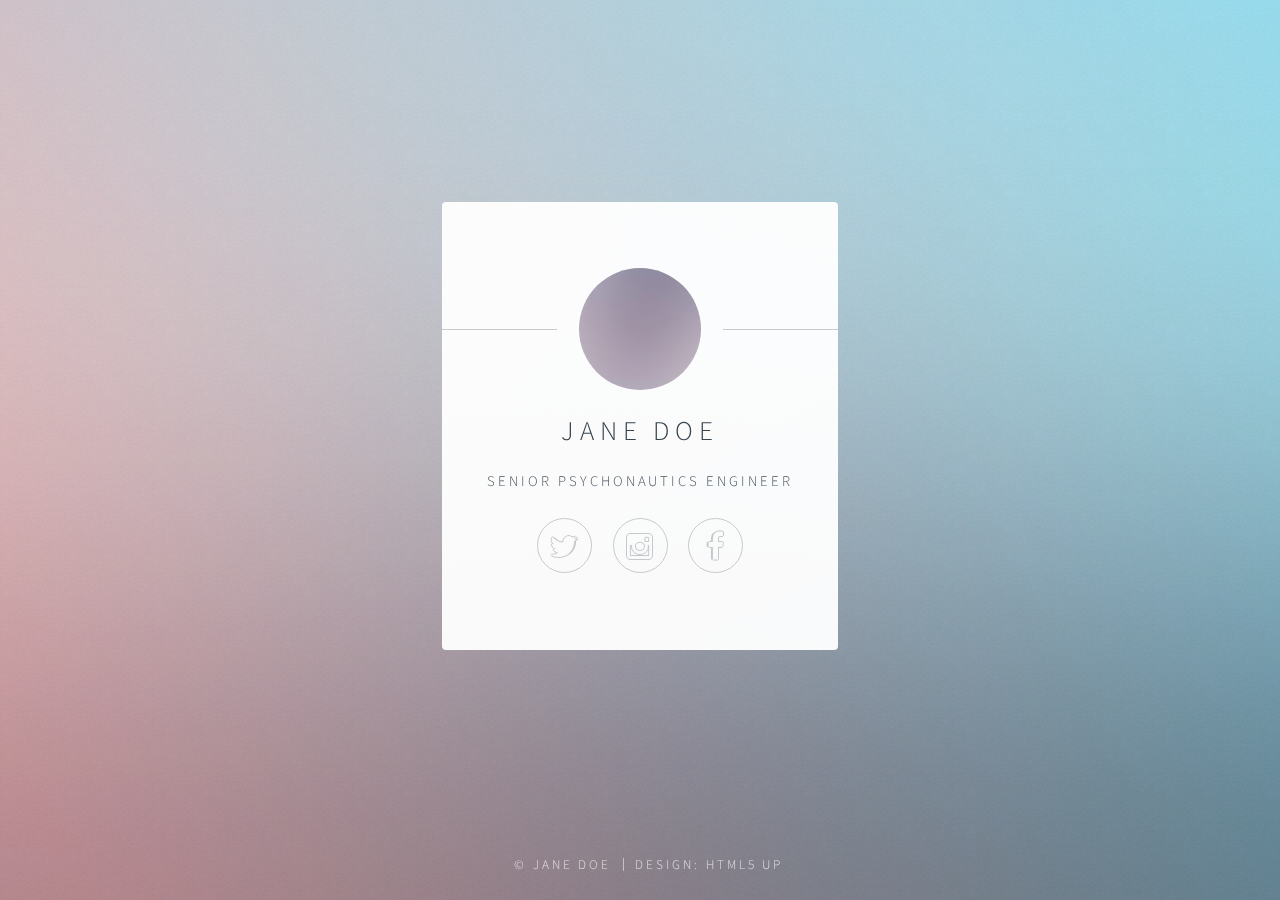
==== commit 8c95d5e3: "update" ====
--- a/index.html
+++ b/index.html
@@ -1,285 +1,96 @@
 <!DOCTYPE HTML>
-
+<!--
+	Identity by HTML5 UP
+	html5up.net | @n33co
+	Free for personal and commercial use under the CCA 3.0 license (html5up.net/license)
+-->
 <html>
 	<head>
-		<title>Portfolio</title>
+		<title>Identity by HTML5 UP</title>
 		<meta charset="utf-8" />
 		<meta name="viewport" content="width=device-width, initial-scale=1" />
+		<!--[if lte IE 8]><script src="assets/js/html5shiv.js"></script><![endif]-->
 		<link rel="stylesheet" href="assets/css/main.css" />
+		<!--[if lte IE 9]><link rel="stylesheet" href="assets/css/ie9.css" /><![endif]-->
+		<!--[if lte IE 8]><link rel="stylesheet" href="assets/css/ie8.css" /><![endif]-->
+		<noscript><link rel="stylesheet" href="assets/css/noscript.css" /></noscript>
 	</head>
-	<body>
+	<body class="is-loading">
 
-			<section id="header">
-				<header>
-					<h1>Sarah Newport</h1>
-					<p>Computer Science Student</p>
-				</header>
-				<footer>
-					<a href="#banner" class="button style2 scrolly-middle">Next, please.</a>
-				</footer>
-			</section>
+		<!-- Wrapper -->
+			<div id="wrapper">
 
-		<!-- Banner -->
-			<section id="banner">
-				<header>
-					<h2>About</h2>
-				</header>
-				<p>Sarah Newport is a recent transplant to the Washington DC Metro Area, originally from Tampa, FL. She graduated in May 2012 with a Bachelor of Arts in International studies from the University of South Florida. Presently, she is enrolled in the post baccalaureate Computer Science program at Oregon State University. She is currently on the search for a rewarding internship or entry-level position with an innovative company to gain valuable information and real-world experience.</p>
-				<footer>
-					<a href="#first" class="button style2 scrolly">Act on this message</a>
-				</footer>
-			</section>
+				<!-- Main -->
+					<section id="main">
+						<header>
+							<span class="avatar"><img src="images/avatar.jpg" alt="" /></span>
+							<h1>Jane Doe</h1>
+							<p>Senior Psychonautics Engineer</p>
+						</header>
+						<!--
+						<hr />
+						<h2>Extra Stuff!</h2>
+						<form method="post" action="#">
+							<div class="field">
+								<input type="text" name="name" id="name" placeholder="Name" />
+							</div>
+							<div class="field">
+								<input type="email" name="email" id="email" placeholder="Email" />
+							</div>
+							<div class="field">
+								<div class="select-wrapper">
+									<select name="department" id="department">
+										<option value="">Department</option>
+										<option value="sales">Sales</option>
+										<option value="tech">Tech Support</option>
+										<option value="null">/dev/null</option>
+									</select>
+								</div>
+							</div>
+							<div class="field">
+								<textarea name="message" id="message" placeholder="Message" rows="4"></textarea>
+							</div>
+							<div class="field">
+								<input type="checkbox" id="human" name="human" /><label for="human">I'm a human</label>
+							</div>
+							<div class="field">
+								<label>But are you a robot?</label>
+								<input type="radio" id="robot_yes" name="robot" /><label for="robot_yes">Yes</label>
+								<input type="radio" id="robot_no" name="robot" /><label for="robot_no">No</label>
+							</div>
+							<ul class="actions">
+								<li><a href="#" class="button">Get Started</a></li>
+							</ul>
+						</form>
+						<hr />
+						-->
+						<footer>
+							<ul class="icons">
+								<li><a href="#" class="fa-twitter">Twitter</a></li>
+								<li><a href="#" class="fa-instagram">Instagram</a></li>
+								<li><a href="#" class="fa-facebook">Facebook</a></li>
+							</ul>
+						</footer>
+					</section>
 
-		<!-- Feature 1 -->
-			<article id="first" class="container box style1 right">
-				<a href="#" class="image fit"><img src="images/pic01.jpg" alt="" /></a>
-				<div class="inner">
-					<header>
-						<h2>Lorem ipsum<br />
-						dolor sit amet</h2>
-					</header>
-					<p>Tortor faucibus ullamcorper nec tempus purus sed penatibus. Lacinia pellentesque eleifend vitae est elit tristique velit tempus etiam.</p>
-				</div>
-			</article>
+				<!-- Footer -->
+					<footer id="footer">
+						<ul class="copyright">
+							<li>&copy; Jane Doe</li>
+							<li>Design: <a href="http://html5up.net">HTML5 UP</a></li>
+						</ul>
+					</footer>
 
-		<!-- Feature 2 -->
-			<article class="container box style1 left">
-				<a href="#" class="image fit"><img src="images/pic02.jpg" alt="" /></a>
-				<div class="inner">
-					<header>
-						<h2>Mollis posuere<br />
-						lectus lacus</h2>
-					</header>
-					<p>Rhoncus mattis egestas sed fusce sodales rutrum et etiam ullamcorper. Etiam egestas scelerisque ac duis magna lorem ipsum dolor.</p>
-				</div>
-			</article>
-
-		<!-- Portfolio -->
-			<article class="container box style2">
-				<header>
-					<h2>Magnis parturient</h2>
-					<p>Justo phasellus et aenean dignissim<br />
-					placerat cubilia purus lectus.</p>
-				</header>
-				<div class="inner gallery">
-					<div class="row 0%">
-						<div class="3u 12u(mobile)"><a href="images/fulls/01.jpg" class="image fit"><img src="images/thumbs/01.jpg" alt="" title="Ad infinitum" /></a></div>
-						<div class="3u 12u(mobile)"><a href="images/fulls/02.jpg" class="image fit"><img src="images/thumbs/02.jpg" alt="" title="Dressed in Clarity" /></a></div>
-						<div class="3u 12u(mobile)"><a href="images/fulls/03.jpg" class="image fit"><img src="images/thumbs/03.jpg" alt="" title="Raven" /></a></div>
-						<div class="3u 12u(mobile)"><a href="images/fulls/04.jpg" class="image fit"><img src="images/thumbs/04.jpg" alt="" title="I'll have a cup of Disneyland, please" /></a></div>
-					</div>
-					<div class="row 0%">
-						<div class="3u 12u(mobile)"><a href="images/fulls/05.jpg" class="image fit"><img src="images/thumbs/05.jpg" alt="" title="Cherish" /></a></div>
-						<div class="3u 12u(mobile)"><a href="images/fulls/06.jpg" class="image fit"><img src="images/thumbs/06.jpg" alt="" title="Different." /></a></div>
-						<div class="3u 12u(mobile)"><a href="images/fulls/07.jpg" class="image fit"><img src="images/thumbs/07.jpg" alt="" title="History was made here" /></a></div>
-						<div class="3u 12u(mobile)"><a href="images/fulls/08.jpg" class="image fit"><img src="images/thumbs/08.jpg" alt="" title="People come and go and walk away" /></a></div>
-					</div>
-				</div>
-			</article>
-
-		<!-- Contact --><!-- 
-			<article class="container box style3">
-				<header>
-					<h2>Nisl sed ultricies</h2>
-					<p>Diam dignissim lectus eu ornare volutpat orci.</p>
-				</header>
-				<form method="post" action="#">
-					<div class="row 50%">
-						<div class="6u 12u$(mobile)"><input type="text" class="text" name="name" placeholder="Name" /></div>
-						<div class="6u$ 12u$(mobile)"><input type="text" class="text" name="email" placeholder="Email" /></div>
-						<div class="12u$">
-							<textarea name="message" placeholder="Message"></textarea>
-						</div>
-						<div class="12u$">
-							<ul class="actions">
-								<li><input type="submit" value="Send Message" /></li>
-							</ul>
-						</div>
-					</div>
-				</form>
-			</article>
--->
-		<!-- Generic -->
-		<!--
-			<article class="container box style3">
-				<header>
-					<h2>Generic Box</h2>
-					<p>Just a generic box. Nothing to see here.</p>
-				</header>
-				<section>
-					<header>
-						<h3>Paragraph</h3>
-						<p>This is a subtitle</p>
-					</header>
-					<p>Phasellus nisl nisl, varius id <sup>porttitor sed pellentesque</sup> ac orci. Pellentesque
-					habitant <strong>strong</strong> tristique <b>bold</b> et netus <i>italic</i> malesuada <em>emphasized</em> ac turpis egestas. Morbi
-					leo suscipit ut. Praesent <sub>id turpis vitae</sub> turpis pretium ultricies. Vestibulum sit
-					amet risus elit.</p>
-				</section>
-				<section>
-					<header>
-						<h3>Blockquote</h3>
-					</header>
-					<blockquote>Fringilla nisl. Donec accumsan interdum nisi, quis tincidunt felis sagittis eget.
-					tempus euismod. Vestibulum ante ipsum primis in faucibus.</blockquote>
-				</section>
-				<section>
-					<header>
-						<h3>Divider</h3>
-					</header>
-					<p>Donec consectetur <a href="#">vestibulum dolor et pulvinar</a>. Etiam vel felis enim, at viverra
-					ligula. Ut porttitor sagittis lorem, quis eleifend nisi ornare vel. Praesent nec orci
-					facilisis leo magna. Cras sit amet urna eros, id egestas urna. Quisque aliquam
-					tempus euismod. Vestibulum ante ipsum primis in faucibus orci luctus et ultrices
-					posuere cubilia.</p>
-					<hr />
-					<p>Donec consectetur vestibulum dolor et pulvinar. Etiam vel felis enim, at viverra
-					ligula. Ut porttitor sagittis lorem, quis eleifend nisi ornare vel. Praesent nec orci
-					facilisis leo magna. Cras sit amet urna eros, id egestas urna. Quisque aliquam
-					tempus euismod. Vestibulum ante ipsum primis in faucibus orci luctus et ultrices
-					posuere cubilia.</p>
-				</section>
-				<section>
-					<header>
-						<h3>Unordered List</h3>
-					</header>
-					<ul class="default">
-						<li>Donec consectetur vestibulum dolor et pulvinar. Etiam vel felis enim, at viverra ligula. Ut porttitor sagittis lorem, quis eleifend nisi ornare vel.</li>
-						<li>Donec consectetur vestibulum dolor et pulvinar. Etiam vel felis enim, at viverra ligula. Ut porttitor sagittis lorem, quis eleifend nisi ornare vel.</li>
-						<li>Donec consectetur vestibulum dolor et pulvinar. Etiam vel felis enim, at viverra ligula. Ut porttitor sagittis lorem, quis eleifend nisi ornare vel.</li>
-						<li>Donec consectetur vestibulum dolor et pulvinar. Etiam vel felis enim, at viverra ligula. Ut porttitor sagittis lorem, quis eleifend nisi ornare vel.</li>
-					</ul>
-				</section>
-				<section>
-					<header>
-						<h3>Ordered List</h3>
-					</header>
-					<ol class="default">
-						<li>Donec consectetur vestibulum dolor et pulvinar. Etiam vel felis enim, at viverra ligula. Ut porttitor sagittis lorem, quis eleifend nisi ornare vel.</li>
-						<li>Donec consectetur vestibulum dolor et pulvinar. Etiam vel felis enim, at viverra ligula. Ut porttitor sagittis lorem, quis eleifend nisi ornare vel.</li>
-						<li>Donec consectetur vestibulum dolor et pulvinar. Etiam vel felis enim, at viverra ligula. Ut porttitor sagittis lorem, quis eleifend nisi ornare vel.</li>
-						<li>Donec consectetur vestibulum dolor et pulvinar. Etiam vel felis enim, at viverra ligula. Ut porttitor sagittis lorem, quis eleifend nisi ornare vel.</li>
-					</ol>
-				</section>
-				<section>
-					<header>
-						<h3>Table</h3>
-					</header>
-					<div class="table-wrapper">
-						<table class="default">
-							<thead>
-								<tr>
-									<th>ID</th>
-									<th>Name</th>
-									<th>Description</th>
-									<th>Price</th>
-								</tr>
-							</thead>
-							<tbody>
-								<tr>
-									<td>45815</td>
-									<td>Something</td>
-									<td>Ut porttitor sagittis lorem quis nisi ornare.</td>
-									<td>29.99</td>
-								</tr>
-								<tr>
-									<td>24524</td>
-									<td>Nothing</td>
-									<td>Ut porttitor sagittis lorem quis nisi ornare.</td>
-									<td>19.99</td>
-								</tr>
-								<tr>
-									<td>45815</td>
-									<td>Something</td>
-									<td>Ut porttitor sagittis lorem quis nisi ornare.</td>
-									<td>29.99</td>
-								</tr>
-								<tr>
-									<td>24524</td>
-									<td>Nothing</td>
-									<td>Ut porttitor sagittis lorem quis nisi ornare.</td>
-									<td>19.99</td>
-								</tr>
-							</tbody>
-							<tfoot>
-								<tr>
-									<td colspan="3"></td>
-									<td>100.00</td>
-								</tr>
-							</tfoot>
-						</table>
-					</div>
-				</section>
-				<section>
-					<header>
-						<h3>Form</h3>
-					</header>
-					<form method="post" action="#">
-						<div class="row">
-							<div class="6u">
-								<input class="text" type="text" name="name" id="name" value="" placeholder="John Doe" />
-							</div>
-							<div class="6u">
-								<input class="text" type="text" name="email" id="email" value="" placeholder="johndoe@domain.tld" />
-							</div>
-						</div>
-						<div class="row">
-							<div class="12u">
-								<select name="department" id="department">
-									<option value="">Choose a department</option>
-									<option value="1">Manufacturing</option>
-									<option value="2">Administration</option>
-									<option value="3">Support</option>
-								</select>
-							</div>
-						</div>
-						<div class="row">
-							<div class="12u">
-								<input class="text" type="text" name="subject" id="subject" value="" placeholder="Enter your subject" />
-							</div>
-						</div>
-						<div class="row">
-							<div class="12u">
-								<textarea name="message" id="message" placeholder="Enter your message"></textarea>
-							</div>
-						</div>
-						<div class="row">
-							<div class="12u">
-								<ul class="actions">
-									<li><input type="submit" value="Submit" /></li>
-									<li><input type="reset" class="style3" value="Clear Form" /></li>
-								</ul>
-							</div>
-						</div>
-					</form>
-				</section>
-			</article>
-		-->
-
-		<section id="footer">
-			<ul class="icons">
-				<li><a href="#" class="icon fa-twitter"><span class="label">Twitter</span></a></li>
-				<li><a href="#" class="icon fa-facebook"><span class="label">Facebook</span></a></li>
-				<li><a href="#" class="icon fa-google-plus"><span class="label">Google+</span></a></li>
-				<li><a href="#" class="icon fa-pinterest"><span class="label">Pinterest</span></a></li>
-				<li><a href="#" class="icon fa-dribbble"><span class="label">Dribbble</span></a></li>
-				<li><a href="#" class="icon fa-linkedin"><span class="label">LinkedIn</span></a></li>
-			</ul>
-			<div class="copyright">
-				<ul class="menu">
-					<li>&copy; Untitled. All rights reserved.</li><li>Design: <a href="http://html5up.net">HTML5 UP</a></li>
-				</ul>
 			</div>
-		</section>
 
 		<!-- Scripts -->
-			<script src="assets/js/jquery.min.js"></script>
-			<script src="assets/js/jquery.scrolly.min.js"></script>
-			<script src="assets/js/jquery.poptrox.min.js"></script>
-			<script src="assets/js/skel.min.js"></script>
-			<script src="assets/js/util.js"></script>
-			<!--[if lte IE 8]><script src="assets/js/ie/respond.min.js"></script><![endif]-->
-			<script src="assets/js/main.js"></script>
+			<!--[if lte IE 8]><script src="assets/js/respond.min.js"></script><![endif]-->
+			<script>
+				if ('addEventListener' in window) {
+					window.addEventListener('load', function() { document.body.className = document.body.className.replace(/\bis-loading\b/, ''); });
+					document.body.className += (navigator.userAgent.match(/(MSIE|rv:11\.0)/) ? ' is-ie' : '');
+				}
+			</script>
 
 	</body>
 </html>--- a/assets/css/main.css
+++ b/assets/css/main.css
@@ -1,6 +1,14 @@
-@import url("http://fonts.googleapis.com/css?family=Source+Sans+Pro:300,300italic,400,600");
-@import url("font-awesome.min.css");
-
+@charset "UTF-8";
+@import url(font-awesome.min.css);
+@import url("http://fonts.googleapis.com/css?family=Source+Sans+Pro:300");
+
+/*
+	Identity by HTML5 UP
+	html5up.net | @n33co
+	Free for personal and commercial use under the CCA 3.0 license (html5up.net/license)
+*/
+
+/* Reset */
 
 	html, body, div, span, applet, object, iframe, h1, h2, h3, h4, h5, h6, p, blockquote, pre, a, abbr, acronym, address, big, cite, code, del, dfn, em, img, ins, kbd, q, s, samp, small, strike, strong, sub, sup, tt, var, b, u, i, center, dl, dt, dd, ol, ul, li, fieldset, form, label, legend, table, caption, tbody, tfoot, thead, tr, th, td, article, aside, canvas, details, embed, figure, figcaption, footer, header, hgroup, menu, nav, output, ruby, section, summary, time, mark, audio, video {
 		margin: 0;
@@ -49,2478 +57,800 @@
 		box-sizing: border-box;
 	}
 
-/* Containers */
-
-	.container {
-		margin-left: auto;
-		margin-right: auto;
-	}
-
-	.container.\31 25\25 {
-		width: 100%;
-		max-width: 1425px;
-		min-width: 1140px;
-	}
-
-	.container.\37 5\25 {
-		width: 855px;
-	}
-
-	.container.\35 0\25 {
-		width: 570px;
-	}
-
-	.container.\32 5\25 {
-		width: 285px;
-	}
-
-	.container {
-		width: 1140px;
-	}
-
-	@media screen and (max-width: 1680px) {
-
-		.container.\31 25\25 {
+/* Basic */
+
+	@media screen and (max-width: 480px) {
+
+		html, body {
+			min-width: 320px;
+		}
+
+	}
+
+	body.is-loading *, body.is-loading *:before, body.is-loading *:after {
+		-moz-animation: none !important;
+		-webkit-animation: none !important;
+		-ms-animation: none !important;
+		animation: none !important;
+		-moz-transition: none !important;
+		-webkit-transition: none !important;
+		-ms-transition: none !important;
+		transition: none !important;
+	}
+
+	html {
+		height: 100%;
+	}
+
+	body {
+		height: 100%;
+		background-color: #ffffff;
+		background-image: url("images/overlay.png"), -moz-linear-gradient(60deg, rgba(255, 165, 150, 0.5) 5%, rgba(0, 228, 255, 0.35)), url("../../images/bg.jpg");
+		background-image: url("images/overlay.png"), -webkit-linear-gradient(60deg, rgba(255, 165, 150, 0.5) 5%, rgba(0, 228, 255, 0.35)), url("../../images/bg.jpg");
+		background-image: url("images/overlay.png"), -ms-linear-gradient(60deg, rgba(255, 165, 150, 0.5) 5%, rgba(0, 228, 255, 0.35)), url("../../images/bg.jpg");
+		background-image: url("images/overlay.png"), linear-gradient(60deg, rgba(255, 165, 150, 0.5) 5%, rgba(0, 228, 255, 0.35)), url("../../images/bg.jpg");
+		background-repeat: repeat,			no-repeat,			no-repeat;
+		background-size: 100px 100px, cover,				cover;
+		background-position: top left,		center center,		bottom center;
+		background-attachment: fixed,			fixed,				fixed;
+	}
+
+		body:after {
+			content: '';
+			display: block;
+			position: fixed;
+			top: 0;
+			left: 0;
 			width: 100%;
-			max-width: 1200px;
-			min-width: 960px;
-		}
-
-		.container.\37 5\25 {
-			width: 720px;
-		}
-
-		.container.\35 0\25 {
-			width: 480px;
-		}
-
-		.container.\32 5\25 {
-			width: 240px;
-		}
-
-		.container {
-			width: 960px;
-		}
-
-	}
-
-	@media screen and (max-width: 1080px) {
-
-		.container.\31 25\25 {
-			width: 100%;
-			max-width: 118.75%;
-			min-width: 95%;
-		}
-
-		.container.\37 5\25 {
-			width: 71.25%;
-		}
-
-		.container.\35 0\25 {
-			width: 47.5%;
-		}
-
-		.container.\32 5\25 {
-			width: 23.75%;
-		}
-
-		.container {
-			width: 95%;
-		}
-
-	}
-
-	@media screen and (max-width: 840px) {
-
-		.container.\31 25\25 {
-			width: 100%;
-			max-width: 118.75%;
-			min-width: 95%;
-		}
-
-		.container.\37 5\25 {
-			width: 71.25%;
-		}
-
-		.container.\35 0\25 {
-			width: 47.5%;
-		}
-
-		.container.\32 5\25 {
-			width: 23.75%;
-		}
-
-		.container {
-			width: 95%;
-		}
-
-	}
-
-	@media screen and (max-width: 736px) {
-
-		.container.\31 25\25 {
-			width: 100%;
-			max-width: 118.75%;
-			min-width: 95%;
-		}
-
-		.container.\37 5\25 {
-			width: 71.25%;
-		}
-
-		.container.\35 0\25 {
-			width: 47.5%;
-		}
-
-		.container.\32 5\25 {
-			width: 23.75%;
-		}
-
-		.container {
-			width: 95% !important;
-		}
-
-	}
-
-/* Grid */
-
-	.row {
-		border-bottom: solid 1px transparent;
-		-moz-box-sizing: border-box;
-		-webkit-box-sizing: border-box;
-		box-sizing: border-box;
-	}
-
-	.row > * {
-		float: left;
-		-moz-box-sizing: border-box;
-		-webkit-box-sizing: border-box;
-		box-sizing: border-box;
-	}
-
-	.row:after, .row:before {
-		content: '';
-		display: block;
-		clear: both;
-		height: 0;
-	}
-
-	.row.uniform > * > :first-child {
-		margin-top: 0;
-	}
-
-	.row.uniform > * > :last-child {
-		margin-bottom: 0;
-	}
-
-	.row.\30 \25 > * {
-		padding: 0px 0 0 0px;
-	}
-
-	.row.\30 \25 {
-		margin: 0px 0 -1px 0px;
-	}
-
-	.row.uniform.\30 \25 > * {
-		padding: 0px 0 0 0px;
-	}
-
-	.row.uniform.\30 \25 {
-		margin: 0px 0 -1px 0px;
-	}
-
-	.row > * {
-		padding: 40px 0 0 40px;
-	}
-
-	.row {
-		margin: -40px 0 -1px -40px;
-	}
-
-	.row.uniform > * {
-		padding: 40px 0 0 40px;
-	}
-
-	.row.uniform {
-		margin: -40px 0 -1px -40px;
-	}
-
-	.row.\32 00\25 > * {
-		padding: 80px 0 0 80px;
-	}
-
-	.row.\32 00\25 {
-		margin: -80px 0 -1px -80px;
-	}
-
-	.row.uniform.\32 00\25 > * {
-		padding: 80px 0 0 80px;
-	}
-
-	.row.uniform.\32 00\25 {
-		margin: -80px 0 -1px -80px;
-	}
-
-	.row.\31 50\25 > * {
-		padding: 60px 0 0 60px;
-	}
-
-	.row.\31 50\25 {
-		margin: -60px 0 -1px -60px;
-	}
-
-	.row.uniform.\31 50\25 > * {
-		padding: 60px 0 0 60px;
-	}
-
-	.row.uniform.\31 50\25 {
-		margin: -60px 0 -1px -60px;
-	}
-
-	.row.\35 0\25 > * {
-		padding: 20px 0 0 20px;
-	}
-
-	.row.\35 0\25 {
-		margin: -20px 0 -1px -20px;
-	}
-
-	.row.uniform.\35 0\25 > * {
-		padding: 20px 0 0 20px;
-	}
-
-	.row.uniform.\35 0\25 {
-		margin: -20px 0 -1px -20px;
-	}
-
-	.row.\32 5\25 > * {
-		padding: 10px 0 0 10px;
-	}
-
-	.row.\32 5\25 {
-		margin: -10px 0 -1px -10px;
-	}
-
-	.row.uniform.\32 5\25 > * {
-		padding: 10px 0 0 10px;
-	}
-
-	.row.uniform.\32 5\25 {
-		margin: -10px 0 -1px -10px;
-	}
-
-	.\31 2u, .\31 2u\24 {
-		width: 100%;
-		clear: none;
-		margin-left: 0;
-	}
-
-	.\31 1u, .\31 1u\24 {
-		width: 91.6666666667%;
-		clear: none;
-		margin-left: 0;
-	}
-
-	.\31 0u, .\31 0u\24 {
-		width: 83.3333333333%;
-		clear: none;
-		margin-left: 0;
-	}
-
-	.\39 u, .\39 u\24 {
-		width: 75%;
-		clear: none;
-		margin-left: 0;
-	}
-
-	.\38 u, .\38 u\24 {
-		width: 66.6666666667%;
-		clear: none;
-		margin-left: 0;
-	}
-
-	.\37 u, .\37 u\24 {
-		width: 58.3333333333%;
-		clear: none;
-		margin-left: 0;
-	}
-
-	.\36 u, .\36 u\24 {
-		width: 50%;
-		clear: none;
-		margin-left: 0;
-	}
-
-	.\35 u, .\35 u\24 {
-		width: 41.6666666667%;
-		clear: none;
-		margin-left: 0;
-	}
-
-	.\34 u, .\34 u\24 {
-		width: 33.3333333333%;
-		clear: none;
-		margin-left: 0;
-	}
-
-	.\33 u, .\33 u\24 {
-		width: 25%;
-		clear: none;
-		margin-left: 0;
-	}
-
-	.\32 u, .\32 u\24 {
-		width: 16.6666666667%;
-		clear: none;
-		margin-left: 0;
-	}
-
-	.\31 u, .\31 u\24 {
-		width: 8.3333333333%;
-		clear: none;
-		margin-left: 0;
-	}
-
-	.\31 2u\24 + *,
-	.\31 1u\24 + *,
-	.\31 0u\24 + *,
-	.\39 u\24 + *,
-	.\38 u\24 + *,
-	.\37 u\24 + *,
-	.\36 u\24 + *,
-	.\35 u\24 + *,
-	.\34 u\24 + *,
-	.\33 u\24 + *,
-	.\32 u\24 + *,
-	.\31 u\24 + * {
-		clear: left;
-	}
-
-	.\-11u {
-		margin-left: 91.66667%;
-	}
-
-	.\-10u {
-		margin-left: 83.33333%;
-	}
-
-	.\-9u {
-		margin-left: 75%;
-	}
-
-	.\-8u {
-		margin-left: 66.66667%;
-	}
-
-	.\-7u {
-		margin-left: 58.33333%;
-	}
-
-	.\-6u {
-		margin-left: 50%;
-	}
-
-	.\-5u {
-		margin-left: 41.66667%;
-	}
-
-	.\-4u {
-		margin-left: 33.33333%;
-	}
-
-	.\-3u {
-		margin-left: 25%;
-	}
-
-	.\-2u {
-		margin-left: 16.66667%;
-	}
-
-	.\-1u {
-		margin-left: 8.33333%;
-	}
-
-	@media screen and (max-width: 1680px) {
-
-		.row > * {
-			padding: 40px 0 0 40px;
-		}
-
-		.row {
-			margin: -40px 0 -1px -40px;
-		}
-
-		.row.uniform > * {
-			padding: 40px 0 0 40px;
-		}
-
-		.row.uniform {
-			margin: -40px 0 -1px -40px;
-		}
-
-		.row.\32 00\25 > * {
-			padding: 80px 0 0 80px;
-		}
-
-		.row.\32 00\25 {
-			margin: -80px 0 -1px -80px;
-		}
-
-		.row.uniform.\32 00\25 > * {
-			padding: 80px 0 0 80px;
-		}
-
-		.row.uniform.\32 00\25 {
-			margin: -80px 0 -1px -80px;
-		}
-
-		.row.\31 50\25 > * {
-			padding: 60px 0 0 60px;
-		}
-
-		.row.\31 50\25 {
-			margin: -60px 0 -1px -60px;
-		}
-
-		.row.uniform.\31 50\25 > * {
-			padding: 60px 0 0 60px;
-		}
-
-		.row.uniform.\31 50\25 {
-			margin: -60px 0 -1px -60px;
-		}
-
-		.row.\35 0\25 > * {
-			padding: 20px 0 0 20px;
-		}
-
-		.row.\35 0\25 {
-			margin: -20px 0 -1px -20px;
-		}
-
-		.row.uniform.\35 0\25 > * {
-			padding: 20px 0 0 20px;
-		}
-
-		.row.uniform.\35 0\25 {
-			margin: -20px 0 -1px -20px;
-		}
-
-		.row.\32 5\25 > * {
-			padding: 10px 0 0 10px;
-		}
-
-		.row.\32 5\25 {
-			margin: -10px 0 -1px -10px;
-		}
-
-		.row.uniform.\32 5\25 > * {
-			padding: 10px 0 0 10px;
-		}
-
-		.row.uniform.\32 5\25 {
-			margin: -10px 0 -1px -10px;
-		}
-
-		.\31 2u\28wide\29, .\31 2u\24\28wide\29 {
-			width: 100%;
-			clear: none;
-			margin-left: 0;
-		}
-
-		.\31 1u\28wide\29, .\31 1u\24\28wide\29 {
-			width: 91.6666666667%;
-			clear: none;
-			margin-left: 0;
-		}
-
-		.\31 0u\28wide\29, .\31 0u\24\28wide\29 {
-			width: 83.3333333333%;
-			clear: none;
-			margin-left: 0;
-		}
-
-		.\39 u\28wide\29, .\39 u\24\28wide\29 {
-			width: 75%;
-			clear: none;
-			margin-left: 0;
-		}
-
-		.\38 u\28wide\29, .\38 u\24\28wide\29 {
-			width: 66.6666666667%;
-			clear: none;
-			margin-left: 0;
-		}
-
-		.\37 u\28wide\29, .\37 u\24\28wide\29 {
-			width: 58.3333333333%;
-			clear: none;
-			margin-left: 0;
-		}
-
-		.\36 u\28wide\29, .\36 u\24\28wide\29 {
-			width: 50%;
-			clear: none;
-			margin-left: 0;
-		}
-
-		.\35 u\28wide\29, .\35 u\24\28wide\29 {
-			width: 41.6666666667%;
-			clear: none;
-			margin-left: 0;
-		}
-
-		.\34 u\28wide\29, .\34 u\24\28wide\29 {
-			width: 33.3333333333%;
-			clear: none;
-			margin-left: 0;
-		}
-
-		.\33 u\28wide\29, .\33 u\24\28wide\29 {
-			width: 25%;
-			clear: none;
-			margin-left: 0;
-		}
-
-		.\32 u\28wide\29, .\32 u\24\28wide\29 {
-			width: 16.6666666667%;
-			clear: none;
-			margin-left: 0;
-		}
-
-		.\31 u\28wide\29, .\31 u\24\28wide\29 {
-			width: 8.3333333333%;
-			clear: none;
-			margin-left: 0;
-		}
-
-		.\31 2u\24\28wide\29 + *,
-		.\31 1u\24\28wide\29 + *,
-		.\31 0u\24\28wide\29 + *,
-		.\39 u\24\28wide\29 + *,
-		.\38 u\24\28wide\29 + *,
-		.\37 u\24\28wide\29 + *,
-		.\36 u\24\28wide\29 + *,
-		.\35 u\24\28wide\29 + *,
-		.\34 u\24\28wide\29 + *,
-		.\33 u\24\28wide\29 + *,
-		.\32 u\24\28wide\29 + *,
-		.\31 u\24\28wide\29 + * {
-			clear: left;
-		}
-
-		.\-11u\28wide\29 {
-			margin-left: 91.66667%;
-		}
-
-		.\-10u\28wide\29 {
-			margin-left: 83.33333%;
-		}
-
-		.\-9u\28wide\29 {
-			margin-left: 75%;
-		}
-
-		.\-8u\28wide\29 {
-			margin-left: 66.66667%;
-		}
-
-		.\-7u\28wide\29 {
-			margin-left: 58.33333%;
-		}
-
-		.\-6u\28wide\29 {
-			margin-left: 50%;
-		}
-
-		.\-5u\28wide\29 {
-			margin-left: 41.66667%;
-		}
-
-		.\-4u\28wide\29 {
-			margin-left: 33.33333%;
-		}
-
-		.\-3u\28wide\29 {
-			margin-left: 25%;
-		}
-
-		.\-2u\28wide\29 {
-			margin-left: 16.66667%;
-		}
-
-		.\-1u\28wide\29 {
-			margin-left: 8.33333%;
-		}
-
-	}
-
-	@media screen and (max-width: 1080px) {
-
-		.row > * {
-			padding: 40px 0 0 40px;
-		}
-
-		.row {
-			margin: -40px 0 -1px -40px;
-		}
-
-		.row.uniform > * {
-			padding: 40px 0 0 40px;
-		}
-
-		.row.uniform {
-			margin: -40px 0 -1px -40px;
-		}
-
-		.row.\32 00\25 > * {
-			padding: 80px 0 0 80px;
-		}
-
-		.row.\32 00\25 {
-			margin: -80px 0 -1px -80px;
-		}
-
-		.row.uniform.\32 00\25 > * {
-			padding: 80px 0 0 80px;
-		}
-
-		.row.uniform.\32 00\25 {
-			margin: -80px 0 -1px -80px;
-		}
-
-		.row.\31 50\25 > * {
-			padding: 60px 0 0 60px;
-		}
-
-		.row.\31 50\25 {
-			margin: -60px 0 -1px -60px;
-		}
-
-		.row.uniform.\31 50\25 > * {
-			padding: 60px 0 0 60px;
-		}
-
-		.row.uniform.\31 50\25 {
-			margin: -60px 0 -1px -60px;
-		}
-
-		.row.\35 0\25 > * {
-			padding: 20px 0 0 20px;
-		}
-
-		.row.\35 0\25 {
-			margin: -20px 0 -1px -20px;
-		}
-
-		.row.uniform.\35 0\25 > * {
-			padding: 20px 0 0 20px;
-		}
-
-		.row.uniform.\35 0\25 {
-			margin: -20px 0 -1px -20px;
-		}
-
-		.row.\32 5\25 > * {
-			padding: 10px 0 0 10px;
-		}
-
-		.row.\32 5\25 {
-			margin: -10px 0 -1px -10px;
-		}
-
-		.row.uniform.\32 5\25 > * {
-			padding: 10px 0 0 10px;
-		}
-
-		.row.uniform.\32 5\25 {
-			margin: -10px 0 -1px -10px;
-		}
-
-		.\31 2u\28normal\29, .\31 2u\24\28normal\29 {
-			width: 100%;
-			clear: none;
-			margin-left: 0;
-		}
-
-		.\31 1u\28normal\29, .\31 1u\24\28normal\29 {
-			width: 91.6666666667%;
-			clear: none;
-			margin-left: 0;
-		}
-
-		.\31 0u\28normal\29, .\31 0u\24\28normal\29 {
-			width: 83.3333333333%;
-			clear: none;
-			margin-left: 0;
-		}
-
-		.\39 u\28normal\29, .\39 u\24\28normal\29 {
-			width: 75%;
-			clear: none;
-			margin-left: 0;
-		}
-
-		.\38 u\28normal\29, .\38 u\24\28normal\29 {
-			width: 66.6666666667%;
-			clear: none;
-			margin-left: 0;
-		}
-
-		.\37 u\28normal\29, .\37 u\24\28normal\29 {
-			width: 58.3333333333%;
-			clear: none;
-			margin-left: 0;
-		}
-
-		.\36 u\28normal\29, .\36 u\24\28normal\29 {
-			width: 50%;
-			clear: none;
-			margin-left: 0;
-		}
-
-		.\35 u\28normal\29, .\35 u\24\28normal\29 {
-			width: 41.6666666667%;
-			clear: none;
-			margin-left: 0;
-		}
-
-		.\34 u\28normal\29, .\34 u\24\28normal\29 {
-			width: 33.3333333333%;
-			clear: none;
-			margin-left: 0;
-		}
-
-		.\33 u\28normal\29, .\33 u\24\28normal\29 {
-			width: 25%;
-			clear: none;
-			margin-left: 0;
-		}
-
-		.\32 u\28normal\29, .\32 u\24\28normal\29 {
-			width: 16.6666666667%;
-			clear: none;
-			margin-left: 0;
-		}
-
-		.\31 u\28normal\29, .\31 u\24\28normal\29 {
-			width: 8.3333333333%;
-			clear: none;
-			margin-left: 0;
-		}
-
-		.\31 2u\24\28normal\29 + *,
-		.\31 1u\24\28normal\29 + *,
-		.\31 0u\24\28normal\29 + *,
-		.\39 u\24\28normal\29 + *,
-		.\38 u\24\28normal\29 + *,
-		.\37 u\24\28normal\29 + *,
-		.\36 u\24\28normal\29 + *,
-		.\35 u\24\28normal\29 + *,
-		.\34 u\24\28normal\29 + *,
-		.\33 u\24\28normal\29 + *,
-		.\32 u\24\28normal\29 + *,
-		.\31 u\24\28normal\29 + * {
-			clear: left;
-		}
-
-		.\-11u\28normal\29 {
-			margin-left: 91.66667%;
-		}
-
-		.\-10u\28normal\29 {
-			margin-left: 83.33333%;
-		}
-
-		.\-9u\28normal\29 {
-			margin-left: 75%;
-		}
-
-		.\-8u\28normal\29 {
-			margin-left: 66.66667%;
-		}
-
-		.\-7u\28normal\29 {
-			margin-left: 58.33333%;
-		}
-
-		.\-6u\28normal\29 {
-			margin-left: 50%;
-		}
-
-		.\-5u\28normal\29 {
-			margin-left: 41.66667%;
-		}
-
-		.\-4u\28normal\29 {
-			margin-left: 33.33333%;
-		}
-
-		.\-3u\28normal\29 {
-			margin-left: 25%;
-		}
-
-		.\-2u\28normal\29 {
-			margin-left: 16.66667%;
-		}
-
-		.\-1u\28normal\29 {
-			margin-left: 8.33333%;
-		}
-
-	}
-
-	@media screen and (max-width: 840px) {
-
-		.row > * {
-			padding: 30px 0 0 30px;
-		}
-
-		.row {
-			margin: -30px 0 -1px -30px;
-		}
-
-		.row.uniform > * {
-			padding: 30px 0 0 30px;
-		}
-
-		.row.uniform {
-			margin: -30px 0 -1px -30px;
-		}
-
-		.row.\32 00\25 > * {
-			padding: 60px 0 0 60px;
-		}
-
-		.row.\32 00\25 {
-			margin: -60px 0 -1px -60px;
-		}
-
-		.row.uniform.\32 00\25 > * {
-			padding: 60px 0 0 60px;
-		}
-
-		.row.uniform.\32 00\25 {
-			margin: -60px 0 -1px -60px;
-		}
-
-		.row.\31 50\25 > * {
-			padding: 45px 0 0 45px;
-		}
-
-		.row.\31 50\25 {
-			margin: -45px 0 -1px -45px;
-		}
-
-		.row.uniform.\31 50\25 > * {
-			padding: 45px 0 0 45px;
-		}
-
-		.row.uniform.\31 50\25 {
-			margin: -45px 0 -1px -45px;
-		}
-
-		.row.\35 0\25 > * {
-			padding: 15px 0 0 15px;
-		}
-
-		.row.\35 0\25 {
-			margin: -15px 0 -1px -15px;
-		}
-
-		.row.uniform.\35 0\25 > * {
-			padding: 15px 0 0 15px;
-		}
-
-		.row.uniform.\35 0\25 {
-			margin: -15px 0 -1px -15px;
-		}
-
-		.row.\32 5\25 > * {
-			padding: 7.5px 0 0 7.5px;
-		}
-
-		.row.\32 5\25 {
-			margin: -7.5px 0 -1px -7.5px;
-		}
-
-		.row.uniform.\32 5\25 > * {
-			padding: 7.5px 0 0 7.5px;
-		}
-
-		.row.uniform.\32 5\25 {
-			margin: -7.5px 0 -1px -7.5px;
-		}
-
-		.\31 2u\28narrow\29, .\31 2u\24\28narrow\29 {
-			width: 100%;
-			clear: none;
-			margin-left: 0;
-		}
-
-		.\31 1u\28narrow\29, .\31 1u\24\28narrow\29 {
-			width: 91.6666666667%;
-			clear: none;
-			margin-left: 0;
-		}
-
-		.\31 0u\28narrow\29, .\31 0u\24\28narrow\29 {
-			width: 83.3333333333%;
-			clear: none;
-			margin-left: 0;
-		}
-
-		.\39 u\28narrow\29, .\39 u\24\28narrow\29 {
-			width: 75%;
-			clear: none;
-			margin-left: 0;
-		}
-
-		.\38 u\28narrow\29, .\38 u\24\28narrow\29 {
-			width: 66.6666666667%;
-			clear: none;
-			margin-left: 0;
-		}
-
-		.\37 u\28narrow\29, .\37 u\24\28narrow\29 {
-			width: 58.3333333333%;
-			clear: none;
-			margin-left: 0;
-		}
-
-		.\36 u\28narrow\29, .\36 u\24\28narrow\29 {
-			width: 50%;
-			clear: none;
-			margin-left: 0;
-		}
-
-		.\35 u\28narrow\29, .\35 u\24\28narrow\29 {
-			width: 41.6666666667%;
-			clear: none;
-			margin-left: 0;
-		}
-
-		.\34 u\28narrow\29, .\34 u\24\28narrow\29 {
-			width: 33.3333333333%;
-			clear: none;
-			margin-left: 0;
-		}
-
-		.\33 u\28narrow\29, .\33 u\24\28narrow\29 {
-			width: 25%;
-			clear: none;
-			margin-left: 0;
-		}
-
-		.\32 u\28narrow\29, .\32 u\24\28narrow\29 {
-			width: 16.6666666667%;
-			clear: none;
-			margin-left: 0;
-		}
-
-		.\31 u\28narrow\29, .\31 u\24\28narrow\29 {
-			width: 8.3333333333%;
-			clear: none;
-			margin-left: 0;
-		}
-
-		.\31 2u\24\28narrow\29 + *,
-		.\31 1u\24\28narrow\29 + *,
-		.\31 0u\24\28narrow\29 + *,
-		.\39 u\24\28narrow\29 + *,
-		.\38 u\24\28narrow\29 + *,
-		.\37 u\24\28narrow\29 + *,
-		.\36 u\24\28narrow\29 + *,
-		.\35 u\24\28narrow\29 + *,
-		.\34 u\24\28narrow\29 + *,
-		.\33 u\24\28narrow\29 + *,
-		.\32 u\24\28narrow\29 + *,
-		.\31 u\24\28narrow\29 + * {
-			clear: left;
-		}
-
-		.\-11u\28narrow\29 {
-			margin-left: 91.66667%;
-		}
-
-		.\-10u\28narrow\29 {
-			margin-left: 83.33333%;
-		}
-
-		.\-9u\28narrow\29 {
-			margin-left: 75%;
-		}
-
-		.\-8u\28narrow\29 {
-			margin-left: 66.66667%;
-		}
-
-		.\-7u\28narrow\29 {
-			margin-left: 58.33333%;
-		}
-
-		.\-6u\28narrow\29 {
-			margin-left: 50%;
-		}
-
-		.\-5u\28narrow\29 {
-			margin-left: 41.66667%;
-		}
-
-		.\-4u\28narrow\29 {
-			margin-left: 33.33333%;
-		}
-
-		.\-3u\28narrow\29 {
-			margin-left: 25%;
-		}
-
-		.\-2u\28narrow\29 {
-			margin-left: 16.66667%;
-		}
-
-		.\-1u\28narrow\29 {
-			margin-left: 8.33333%;
-		}
-
-	}
-
-	@media screen and (max-width: 736px) {
-
-		.row > * {
-			padding: 20px 0 0 20px;
-		}
-
-		.row {
-			margin: -20px 0 -1px -20px;
-		}
-
-		.row.uniform > * {
-			padding: 20px 0 0 20px;
-		}
-
-		.row.uniform {
-			margin: -20px 0 -1px -20px;
-		}
-
-		.row.\32 00\25 > * {
-			padding: 40px 0 0 40px;
-		}
-
-		.row.\32 00\25 {
-			margin: -40px 0 -1px -40px;
-		}
-
-		.row.uniform.\32 00\25 > * {
-			padding: 40px 0 0 40px;
-		}
-
-		.row.uniform.\32 00\25 {
-			margin: -40px 0 -1px -40px;
-		}
-
-		.row.\31 50\25 > * {
-			padding: 30px 0 0 30px;
-		}
-
-		.row.\31 50\25 {
-			margin: -30px 0 -1px -30px;
-		}
-
-		.row.uniform.\31 50\25 > * {
-			padding: 30px 0 0 30px;
-		}
-
-		.row.uniform.\31 50\25 {
-			margin: -30px 0 -1px -30px;
-		}
-
-		.row.\35 0\25 > * {
-			padding: 10px 0 0 10px;
-		}
-
-		.row.\35 0\25 {
-			margin: -10px 0 -1px -10px;
-		}
-
-		.row.uniform.\35 0\25 > * {
-			padding: 10px 0 0 10px;
-		}
-
-		.row.uniform.\35 0\25 {
-			margin: -10px 0 -1px -10px;
-		}
-
-		.row.\32 5\25 > * {
-			padding: 5px 0 0 5px;
-		}
-
-		.row.\32 5\25 {
-			margin: -5px 0 -1px -5px;
-		}
-
-		.row.uniform.\32 5\25 > * {
-			padding: 5px 0 0 5px;
-		}
-
-		.row.uniform.\32 5\25 {
-			margin: -5px 0 -1px -5px;
-		}
-
-		.\31 2u\28mobile\29, .\31 2u\24\28mobile\29 {
-			width: 100%;
-			clear: none;
-			margin-left: 0;
-		}
-
-		.\31 1u\28mobile\29, .\31 1u\24\28mobile\29 {
-			width: 91.6666666667%;
-			clear: none;
-			margin-left: 0;
-		}
-
-		.\31 0u\28mobile\29, .\31 0u\24\28mobile\29 {
-			width: 83.3333333333%;
-			clear: none;
-			margin-left: 0;
-		}
-
-		.\39 u\28mobile\29, .\39 u\24\28mobile\29 {
-			width: 75%;
-			clear: none;
-			margin-left: 0;
-		}
-
-		.\38 u\28mobile\29, .\38 u\24\28mobile\29 {
-			width: 66.6666666667%;
-			clear: none;
-			margin-left: 0;
-		}
-
-		.\37 u\28mobile\29, .\37 u\24\28mobile\29 {
-			width: 58.3333333333%;
-			clear: none;
-			margin-left: 0;
-		}
-
-		.\36 u\28mobile\29, .\36 u\24\28mobile\29 {
-			width: 50%;
-			clear: none;
-			margin-left: 0;
-		}
-
-		.\35 u\28mobile\29, .\35 u\24\28mobile\29 {
-			width: 41.6666666667%;
-			clear: none;
-			margin-left: 0;
-		}
-
-		.\34 u\28mobile\29, .\34 u\24\28mobile\29 {
-			width: 33.3333333333%;
-			clear: none;
-			margin-left: 0;
-		}
-
-		.\33 u\28mobile\29, .\33 u\24\28mobile\29 {
-			width: 25%;
-			clear: none;
-			margin-left: 0;
-		}
-
-		.\32 u\28mobile\29, .\32 u\24\28mobile\29 {
-			width: 16.6666666667%;
-			clear: none;
-			margin-left: 0;
-		}
-
-		.\31 u\28mobile\29, .\31 u\24\28mobile\29 {
-			width: 8.3333333333%;
-			clear: none;
-			margin-left: 0;
-		}
-
-		.\31 2u\24\28mobile\29 + *,
-		.\31 1u\24\28mobile\29 + *,
-		.\31 0u\24\28mobile\29 + *,
-		.\39 u\24\28mobile\29 + *,
-		.\38 u\24\28mobile\29 + *,
-		.\37 u\24\28mobile\29 + *,
-		.\36 u\24\28mobile\29 + *,
-		.\35 u\24\28mobile\29 + *,
-		.\34 u\24\28mobile\29 + *,
-		.\33 u\24\28mobile\29 + *,
-		.\32 u\24\28mobile\29 + *,
-		.\31 u\24\28mobile\29 + * {
-			clear: left;
-		}
-
-		.\-11u\28mobile\29 {
-			margin-left: 91.66667%;
-		}
-
-		.\-10u\28mobile\29 {
-			margin-left: 83.33333%;
-		}
-
-		.\-9u\28mobile\29 {
-			margin-left: 75%;
-		}
-
-		.\-8u\28mobile\29 {
-			margin-left: 66.66667%;
-		}
-
-		.\-7u\28mobile\29 {
-			margin-left: 58.33333%;
-		}
-
-		.\-6u\28mobile\29 {
-			margin-left: 50%;
-		}
-
-		.\-5u\28mobile\29 {
-			margin-left: 41.66667%;
-		}
-
-		.\-4u\28mobile\29 {
-			margin-left: 33.33333%;
-		}
-
-		.\-3u\28mobile\29 {
-			margin-left: 25%;
-		}
-
-		.\-2u\28mobile\29 {
-			margin-left: 16.66667%;
-		}
-
-		.\-1u\28mobile\29 {
-			margin-left: 8.33333%;
-		}
-
-	}
-
-/* Basic */
-
-	body {
-		background-color: #b3b3b3;
-		background-image: url("images/fulls/image7.jpeg"), url("../../images/fulls/image7.jpeg");
-		background-repeat: repeat;
-		background-size: cover;
-		background-position: top left, center 0;
-		background-attachment: fixed;
-		font-family: 'Source Sans Pro', sans-serif;
-		font-size: 18pt;
-		line-height: 1.75em;
+			height: inherit;
+			opacity: 0;
+			z-index: 1;
+			background-color: #ffffff;
+			background-image: url("images/overlay.png"), -moz-linear-gradient(60deg, rgba(255, 165, 150, 0.5) 5%, rgba(0, 228, 255, 0.35));
+			background-image: url("images/overlay.png"), -webkit-linear-gradient(60deg, rgba(255, 165, 150, 0.5) 5%, rgba(0, 228, 255, 0.35));
+			background-image: url("images/overlay.png"), -ms-linear-gradient(60deg, rgba(255, 165, 150, 0.5) 5%, rgba(0, 228, 255, 0.35));
+			background-image: url("images/overlay.png"), linear-gradient(60deg, rgba(255, 165, 150, 0.5) 5%, rgba(0, 228, 255, 0.35));
+			background-repeat: repeat,			no-repeat;
+			background-size: 100px 100px, cover;
+			background-position: top left,		center center;
+			-moz-transition: opacity 1.75s ease-out;
+			-webkit-transition: opacity 1.75s ease-out;
+			-ms-transition: opacity 1.75s ease-out;
+			transition: opacity 1.75s ease-out;
+		}
+
+		body.is-loading:after {
+			opacity: 1;
+		}
+
+/* Type */
+
+	body, input, select, textarea {
+		color: #414f57;
+		font-family: "Source Sans Pro", Helvetica, sans-serif;
+		font-size: 14pt;
 		font-weight: 300;
-		letter-spacing: 1px;
-		color: #333333;
-		text-shadow: 0 0 0.5px rgba(58, 57, 57, 0.25);
-		-webkit-text-stroke: 0.25px;
-	}
-
-		body.is-scroll {
-			background-attachment: fixed;
-			background-size: auto, 100% auto;
-		}
-
-		body.is-loading * {
-			-moz-transition: none !important;
-			-webkit-transition: none !important;
-			-ms-transition: none !important;
-			transition: none !important;
-			-moz-animation: none !important;
-			-webkit-animation: none !important;
-			-ms-animation: none !important;
-			animation: none !important;
-		}
-
-	input, textarea, select {
-		font-family: 'Source Sans Pro', sans-serif;
-		font-size: 18pt;
-		line-height: 1.75em;
-		font-weight: 300;
-		letter-spacing: 1px;
-		color: #333333;
-		text-shadow: 0 0 0.5px rgba(58, 57, 57, 0.25);
-		-webkit-text-stroke: 0.25px;
-	}
-
-	h1, h2, h3, h4, h5, h6 {
-		font-weight: 400;
+		line-height: 2;
+		letter-spacing: 0.2em;
 		text-transform: uppercase;
-		line-height: 1.75em;
-	}
-
-	h1 a, h2 a, h3 a, h4 a, h5 a, h6 a {
+	}
+
+		@media screen and (max-width: 1680px) {
+
+			body, input, select, textarea {
+				font-size: 11pt;
+			}
+
+		}
+
+		@media screen and (max-width: 480px) {
+
+			body, input, select, textarea {
+				font-size: 10pt;
+				line-height: 1.75;
+			}
+
+		}
+
+	a {
+		-moz-transition: color 0.2s ease, border-color 0.2s ease;
+		-webkit-transition: color 0.2s ease, border-color 0.2s ease;
+		-ms-transition: color 0.2s ease, border-color 0.2s ease;
+		transition: color 0.2s ease, border-color 0.2s ease;
 		color: inherit;
 		text-decoration: none;
 	}
 
+		a:before {
+			-moz-transition: color 0.2s ease, text-shadow 0.2s ease;
+			-webkit-transition: color 0.2s ease, text-shadow 0.2s ease;
+			-ms-transition: color 0.2s ease, text-shadow 0.2s ease;
+			transition: color 0.2s ease, text-shadow 0.2s ease;
+		}
+
+		a:hover {
+			color: #ff7496;
+		}
+
+	strong, b {
+		color: #313f47;
+	}
+
+	em, i {
+		font-style: italic;
+	}
+
+	p {
+		margin: 0 0 1.5em 0;
+	}
+
+	h1, h2, h3, h4, h5, h6 {
+		color: #313f47;
+		line-height: 1.5;
+		margin: 0 0 0.75em 0;
+	}
+
+		h1 a, h2 a, h3 a, h4 a, h5 a, h6 a {
+			color: inherit;
+			text-decoration: none;
+		}
+
+	h1 {
+		font-size: 1.85em;
+		letter-spacing: 0.22em;
+		margin: 0 0 0.525em 0;
+	}
+
 	h2 {
 		font-size: 1.25em;
-		letter-spacing: 8px;
 	}
 
 	h3 {
 		font-size: 1em;
-		letter-spacing: 5px;
-	}
-
-	strong, b {
-		font-weight: 400;
-	}
-
-	em, i {
-		font-style: italic;
-	}
-
-	a {
-		-moz-transition: border-color 0.35s ease-in-out, color 0.35s ease-in-out;
-		-webkit-transition: border-color 0.35s ease-in-out, color 0.35s ease-in-out;
-		-ms-transition: border-color 0.35s ease-in-out, color 0.35s ease-in-out;
-		transition: border-color 0.35s ease-in-out, color 0.35s ease-in-out;
-		color: #35b88f;
-		text-shadow: 0 0 0.5px rgba(53, 184, 143, 0.25);
-		text-decoration: none;
-		border-bottom: dotted 1px rgba(53, 184, 143, 0.5);
-	}
-
-		a:hover {
-			border-bottom-color: rgba(53, 184, 143, 0);
-		}
+	}
+
+	h4 {
+		font-size: 1em;
+	}
+
+	h5 {
+		font-size: 1em;
+	}
+
+	h6 {
+		font-size: 1em;
+	}
+
+	@media screen and (max-width: 480px) {
+
+		h1 {
+			font-size: 1.65em;
+		}
+
+	}
 
 	sub {
+		font-size: 0.8em;
 		position: relative;
 		top: 0.5em;
+	}
+
+	sup {
 		font-size: 0.8em;
-	}
-
-	sup {
 		position: relative;
 		top: -0.5em;
-		font-size: 0.8em;
 	}
 
 	hr {
 		border: 0;
-		border-top: solid 1px #dad9d9;
-		margin: 2em 0 2em 0;
-	}
-
-	blockquote {
-		border-left: solid 0.5em #eae9e9;
-		padding: 1em 0 1em 2em;
-		font-style: italic;
-	}
-
-	p, ul, ol, dl, table {
-		margin-bottom: 1em;
-	}
-
-	header {
-		margin-bottom: 1em;
-	}
-
-		header p {
+		border-bottom: solid 1px #c8cccf;
+		margin: 3em 0;
+	}
+
+/* Form */
+
+	form {
+		margin: 0 0 1.5em 0;
+	}
+
+		form > .field {
+			margin: 0 0 1.5em 0;
+		}
+
+			form > .field > :last-child {
+				margin-bottom: 0;
+			}
+
+	label {
+		color: #313f47;
+		display: block;
+		font-size: 0.9em;
+		margin: 0 0 0.75em 0;
+	}
+
+	input[type="text"],
+	input[type="password"],
+	input[type="email"],
+	input[type="tel"],
+	select,
+	textarea {
+		-moz-appearance: none;
+		-webkit-appearance: none;
+		-ms-appearance: none;
+		appearance: none;
+		border-radius: 4px;
+		border: solid 1px #c8cccf;
+		color: inherit;
+		display: block;
+		outline: 0;
+		padding: 0 1em;
+		text-decoration: none;
+		width: 100%;
+	}
+
+		input[type="text"]:invalid,
+		input[type="password"]:invalid,
+		input[type="email"]:invalid,
+		input[type="tel"]:invalid,
+		select:invalid,
+		textarea:invalid {
+			box-shadow: none;
+		}
+
+		input[type="text"]:focus,
+		input[type="password"]:focus,
+		input[type="email"]:focus,
+		input[type="tel"]:focus,
+		select:focus,
+		textarea:focus {
+			border-color: #ff7496;
+		}
+
+	.select-wrapper {
+		text-decoration: none;
+		display: block;
+		position: relative;
+	}
+
+		.select-wrapper:before {
+			content: "";
+			-moz-osx-font-smoothing: grayscale;
+			-webkit-font-smoothing: antialiased;
+			font-family: FontAwesome;
+			font-style: normal;
+			font-weight: normal;
+			text-transform: none !important;
+		}
+
+		.select-wrapper:before {
+			color: #c8cccf;
 			display: block;
-			margin: 0.5em 0 0 0;
-			padding: 0 0 1.5em 0;
-		}
-
-	footer {
-		margin-top: 1em;
-	}
-
-	br.clear {
-		clear: both;
-	}
-
-/* Sections/Article */
-
-	section, article {
-		margin-bottom: 3em;
-	}
-
-	section > :last-child,
-	article > :last-child,
-	section:last-child,
-	article:last-child {
-		margin-bottom: 0;
-	}
-
-	.row > section, .row > article {
-		margin-bottom: 0;
-	}
-
-/* Image */
-
-	.image {
+			height: 2.75em;
+			line-height: 2.75em;
+			pointer-events: none;
+			position: absolute;
+			right: 0;
+			text-align: center;
+			top: 0;
+			width: 2.75em;
+		}
+
+		.select-wrapper select::-ms-expand {
+			display: none;
+		}
+
+	input[type="text"],
+	input[type="password"],
+	input[type="email"],
+	select {
+		height: 2.75em;
+	}
+
+	textarea {
+		padding: 0.75em 1em;
+	}
+
+	input[type="checkbox"],
+	input[type="radio"] {
+		-moz-appearance: none;
+		-webkit-appearance: none;
+		-ms-appearance: none;
+		appearance: none;
+		display: block;
+		float: left;
+		margin-right: -2em;
+		opacity: 0;
+		width: 1em;
+		z-index: -1;
+	}
+
+		input[type="checkbox"] + label,
+		input[type="radio"] + label {
+			text-decoration: none;
+			color: #414f57;
+			cursor: pointer;
+			display: inline-block;
+			font-size: 1em;
+			font-weight: 300;
+			padding-left: 2.4em;
+			padding-right: 0.75em;
+			position: relative;
+		}
+
+			input[type="checkbox"] + label:before,
+			input[type="radio"] + label:before {
+				-moz-osx-font-smoothing: grayscale;
+				-webkit-font-smoothing: antialiased;
+				font-family: FontAwesome;
+				font-style: normal;
+				font-weight: normal;
+				text-transform: none !important;
+			}
+
+			input[type="checkbox"] + label:before,
+			input[type="radio"] + label:before {
+				border-radius: 4px;
+				border: solid 1px #c8cccf;
+				content: '';
+				display: inline-block;
+				height: 1.65em;
+				left: 0;
+				line-height: 1.58125em;
+				position: absolute;
+				text-align: center;
+				top: 0.15em;
+				width: 1.65em;
+			}
+
+		input[type="checkbox"]:checked + label:before,
+		input[type="radio"]:checked + label:before {
+			color: #ff7496;
+			content: '\f00c';
+		}
+
+		input[type="checkbox"]:focus + label:before,
+		input[type="radio"]:focus + label:before {
+			border-color: #ff7496;
+		}
+
+	input[type="checkbox"] + label:before {
+		border-radius: 4px;
+	}
+
+	input[type="radio"] + label:before {
+		border-radius: 100%;
+	}
+
+	::-webkit-input-placeholder {
+		color: #616f77 !important;
+		opacity: 1.0;
+	}
+
+	:-moz-placeholder {
+		color: #616f77 !important;
+		opacity: 1.0;
+	}
+
+	::-moz-placeholder {
+		color: #616f77 !important;
+		opacity: 1.0;
+	}
+
+	:-ms-input-placeholder {
+		color: #616f77 !important;
+		opacity: 1.0;
+	}
+
+	.formerize-placeholder {
+		color: #616f77 !important;
+		opacity: 1.0;
+	}
+
+/* Icon */
+
+	.icon {
+		text-decoration: none;
+		position: relative;
+		border-bottom: none;
+	}
+
+		.icon:before {
+			-moz-osx-font-smoothing: grayscale;
+			-webkit-font-smoothing: antialiased;
+			font-family: FontAwesome;
+			font-style: normal;
+			font-weight: normal;
+			text-transform: none !important;
+		}
+
+		.icon > .label {
+			display: none;
+		}
+
+/* List */
+
+	ol {
+		list-style: decimal;
+		margin: 0 0 1.5em 0;
+		padding-left: 1.25em;
+	}
+
+		ol li {
+			padding-left: 0.25em;
+		}
+
+	ul {
+		list-style: disc;
+		margin: 0 0 1.5em 0;
+		padding-left: 1em;
+	}
+
+		ul li {
+			padding-left: 0.5em;
+		}
+
+		ul.alt {
+			list-style: none;
+			padding-left: 0;
+		}
+
+			ul.alt li {
+				border-top: solid 1px #c8cccf;
+				padding: 0.5em 0;
+			}
+
+				ul.alt li:first-child {
+					border-top: 0;
+					padding-top: 0;
+				}
+
+		ul.icons {
+			cursor: default;
+			list-style: none;
+			padding-left: 0;
+			margin-top: -0.675em;
+		}
+
+			ul.icons li {
+				display: inline-block;
+				padding: 0.675em 0.5em;
+			}
+
+				ul.icons li a {
+					text-decoration: none;
+					position: relative;
+					display: block;
+					width: 3.75em;
+					height: 3.75em;
+					border-radius: 100%;
+					border: solid 1px #c8cccf;
+					line-height: 3.75em;
+					overflow: hidden;
+					text-align: center;
+					text-indent: 3.75em;
+					white-space: nowrap;
+				}
+
+					ul.icons li a:before {
+						-moz-osx-font-smoothing: grayscale;
+						-webkit-font-smoothing: antialiased;
+						font-family: FontAwesome;
+						font-style: normal;
+						font-weight: normal;
+						text-transform: none !important;
+					}
+
+					ul.icons li a:before {
+						color: #ffffff;
+						text-shadow: 1.25px 0px 0px #c8cccf, -1.25px 0px 0px #c8cccf, 0px 1.25px 0px #c8cccf, 0px -1.25px 0px #c8cccf;
+					}
+
+					ul.icons li a:hover:before {
+						text-shadow: 1.25px 0px 0px #ff7496, -1.25px 0px 0px #ff7496, 0px 1.25px 0px #ff7496, 0px -1.25px 0px #ff7496;
+					}
+
+					ul.icons li a:before {
+						position: absolute;
+						top: 0;
+						left: 0;
+						width: inherit;
+						height: inherit;
+						font-size: 1.85rem;
+						line-height: inherit;
+						text-align: center;
+						text-indent: 0;
+					}
+
+					ul.icons li a:hover {
+						border-color: #ff7496;
+					}
+
+			@media screen and (max-width: 480px) {
+
+				ul.icons li a:before {
+					font-size: 1.5rem;
+				}
+
+			}
+
+		ul.actions {
+			cursor: default;
+			list-style: none;
+			padding-left: 0;
+		}
+
+			ul.actions li {
+				display: inline-block;
+				padding: 0 0.75em 0 0;
+				vertical-align: middle;
+			}
+
+				ul.actions li:last-child {
+					padding-right: 0;
+				}
+
+	dl {
+		margin: 0 0 1.5em 0;
+	}
+
+		dl dt {
+			display: block;
+			margin: 0 0 0.75em 0;
+		}
+
+		dl dd {
+			margin-left: 1.5em;
+		}
+
+/* Button */
+
+	input[type="submit"],
+	input[type="reset"],
+	input[type="button"],
+	button,
+	.button {
+		-moz-appearance: none;
+		-webkit-appearance: none;
+		-ms-appearance: none;
+		appearance: none;
+		-moz-transition: background-color 0.2s ease-in-out, border-color 0.2s ease-in-out, color 0.2s ease-in-out;
+		-webkit-transition: background-color 0.2s ease-in-out, border-color 0.2s ease-in-out, color 0.2s ease-in-out;
+		-ms-transition: background-color 0.2s ease-in-out, border-color 0.2s ease-in-out, color 0.2s ease-in-out;
+		transition: background-color 0.2s ease-in-out, border-color 0.2s ease-in-out, color 0.2s ease-in-out;
 		display: inline-block;
-		border: 0;
-	}
-
-		.image img {
+		height: 2.75em;
+		line-height: 2.75em;
+		padding: 0 1.5em;
+		background-color: transparent;
+		border-radius: 4px;
+		border: solid 1px #c8cccf;
+		color: #414f57 !important;
+		cursor: pointer;
+		text-align: center;
+		text-decoration: none;
+		white-space: nowrap;
+	}
+
+		input[type="submit"]:hover,
+		input[type="reset"]:hover,
+		input[type="button"]:hover,
+		button:hover,
+		.button:hover {
+			border-color: #ff7496;
+			color: #ff7496 !important;
+		}
+
+		input[type="submit"].icon,
+		input[type="reset"].icon,
+		input[type="button"].icon,
+		button.icon,
+		.button.icon {
+			padding-left: 1.35em;
+		}
+
+			input[type="submit"].icon:before,
+			input[type="reset"].icon:before,
+			input[type="button"].icon:before,
+			button.icon:before,
+			.button.icon:before {
+				margin-right: 0.5em;
+			}
+
+		input[type="submit"].fit,
+		input[type="reset"].fit,
+		input[type="button"].fit,
+		button.fit,
+		.button.fit {
 			display: block;
 			width: 100%;
-		}
-
-		.image.featured {
+			margin: 0 0 0.75em 0;
+		}
+
+		input[type="submit"].small,
+		input[type="reset"].small,
+		input[type="button"].small,
+		button.small,
+		.button.small {
+			font-size: 0.8em;
+		}
+
+		input[type="submit"].big,
+		input[type="reset"].big,
+		input[type="button"].big,
+		button.big,
+		.button.big {
+			font-size: 1.35em;
+		}
+
+		input[type="submit"].disabled, input[type="submit"]:disabled,
+		input[type="reset"].disabled,
+		input[type="reset"]:disabled,
+		input[type="button"].disabled,
+		input[type="button"]:disabled,
+		button.disabled,
+		button:disabled,
+		.button.disabled,
+		.button:disabled {
+			-moz-pointer-events: none;
+			-webkit-pointer-events: none;
+			-ms-pointer-events: none;
+			pointer-events: none;
+			opacity: 0.5;
+		}
+
+/* Main */
+
+	#main {
+		position: relative;
+		max-width: 100%;
+		min-width: 27em;
+		padding: 4.5em 3em 3em 3em ;
+		background: #ffffff;
+		border-radius: 4px;
+		cursor: default;
+		opacity: 0.95;
+		text-align: center;
+		-moz-transform-origin: 50% 50%;
+		-webkit-transform-origin: 50% 50%;
+		-ms-transform-origin: 50% 50%;
+		transform-origin: 50% 50%;
+		-moz-transform: rotateX(0deg);
+		-webkit-transform: rotateX(0deg);
+		-ms-transform: rotateX(0deg);
+		transform: rotateX(0deg);
+		-moz-transition: opacity 1s ease, -moz-transform 1s ease;
+		-webkit-transition: opacity 1s ease, -webkit-transform 1s ease;
+		-ms-transition: opacity 1s ease, -ms-transform 1s ease;
+		transition: opacity 1s ease, transform 1s ease;
+	}
+
+		#main .avatar {
+			position: relative;
 			display: block;
-			width: 100%;
-			margin: 0 0 2em 0;
-		}
-
-		.image.fit {
-			display: block;
-			width: 100%;
-		}
-
-		.image.left {
-			float: left;
-			margin: 0 2em 2em 0;
-		}
-
-		.image.centered {
-			display: block;
-			margin: 0 0 2em 0;
-		}
-
-			.image.centered img {
+			margin-bottom: 1.5em;
+		}
+
+			#main .avatar img {
+				display: block;
 				margin: 0 auto;
-				width: auto;
-			}
-
-/* List */
-
-	ul.default {
-		list-style: disc;
-		padding-left: 1em;
-	}
-
-		ul.default li {
-			padding-left: 1.5em;
-			margin-top: 1.5em;
-		}
-
-			ul.default li:first-child {
-				margin-top: 0;
-			}
-
-	ul.icons {
-		cursor: default;
-	}
-
-		ul.icons li {
-			display: inline-block;
-		}
-
-		ul.icons a {
-			display: inline-block;
-			width: 2.5em;
-			height: 2.5em;
-			line-height: 2.5em;
-			text-align: center;
-			border: 0;
-		}
-
-	ul.menu {
-		cursor: default;
-	}
-
-		ul.menu li {
-			display: inline-block;
-			line-height: 1em;
-			border-left: solid 1px #dad9d9;
-			padding: 0 0 0 0.5em;
-			margin: 0 0 0 0.5em;
-		}
-
-			ul.menu li:first-child {
-				border-left: 0;
-				padding-left: 0;
-				margin-left: 0;
-			}
-
-	ul.actions {
-		cursor: default;
-	}
-
-		ul.actions li {
-			display: inline-block;
-			margin: 0 0 0 0.5em;
-		}
-
-			ul.actions li:first-child {
-				margin-left: 0;
-			}
-
-	ol.default {
-		list-style: decimal;
-		padding-left: 1.25em;
-	}
-
-		ol.default li {
-			padding-left: 1.25em;
-			margin-top: 1.5em;
-		}
-
-/* Form */
-
-	form label {
-		display: block;
-		margin: 0 0 0.5em 0;
-	}
-
-	form input[type="text"],
-	form input[type="email"],
-	form input[type="password"],
-	form select,
-	form textarea {
-		-moz-transition: background-color 0.35s ease-in-out;
-		-webkit-transition: background-color 0.35s ease-in-out;
-		-ms-transition: background-color 0.35s ease-in-out;
-		transition: background-color 0.35s ease-in-out;
-		-webkit-appearance: none;
-		display: block;
-		border: 0;
-		background: #f1f1f1;
-		width: 100%;
-		padding: 0.75em;
-	}
-
-		form input[type="text"]:focus,
-		form input[type="email"]:focus,
-		form input[type="password"]:focus,
-		form select:focus,
-		form textarea:focus {
-			background: #f8f8f8;
-		}
-
-	form input[type="text"],
-	form input[type="email"],
-	form input[type="password"],
-	form select {
-		line-height: 1em;
-	}
-
-	form textarea {
-		min-height: 12em;
-	}
-
-	form .formerize-placeholder {
-		color: #5a5959 !important;
-	}
-
-	form ::-webkit-input-placeholder {
-		color: #5a5959 !important;
-	}
-
-	form :-moz-placeholder {
-		color: #5a5959 !important;
-	}
-
-	form ::-moz-placeholder {
-		color: #5a5959 !important;
-	}
-
-	form :-ms-input-placeholder {
-		color: #5a5959 !important;
-	}
-
-	form ::-moz-focus-inner {
-		border: 0;
-	}
-
-	form ul.actions {
-		margin-bottom: 0;
-		text-align: center;
-	}
-
-/* Table */
-
-	.table-wrapper {
-		width: 100%;
-		overflow-x: auto;
-		-webkit-overflow-scrolling: touch;
-	}
-
-	table {
-		width: 100%;
-	}
-
-		table.default {
-			width: 100%;
-		}
-
-			table.default tbody tr {
-				border-top: solid 1px #eae9e9;
-			}
-
-				table.default tbody tr:first-child {
-					border-top: 0;
-				}
-
-			table.default td {
-				padding: 0.75em 1.25em 0.75em 1.25em;
-			}
-
-			table.default th {
-				text-align: left;
-				font-weight: 400;
-				padding: 0.75em 1.25em 0.75em 1.25em;
-			}
-
-			table.default thead {
-				background: #f5f5f5;
-			}
-
-/* Button */
-
-	input[type="button"],
-	input[type="submit"],
-	input[type="reset"],
-	button,
-	.button {
-		-moz-transition: background-color 0.35s ease-in-out, color 0.35s ease-in-out;
-		-webkit-transition: background-color 0.35s ease-in-out, color 0.35s ease-in-out;
-		-ms-transition: background-color 0.35s ease-in-out, color 0.35s ease-in-out;
-		transition: background-color 0.35s ease-in-out, color 0.35s ease-in-out;
-		-webkit-appearance: none;
-		position: relative;
-		display: inline-block;
-		border: 0;
-		background: #35b88f;
-		color: #fff;
-		text-shadow: 0 0 0.5px rgba(255, 255, 255, 0.25);
-		cursor: pointer;
-		text-decoration: none;
-		outline: 0;
-		padding: 1em 3em 1em 3em;
-		text-align: center;
-		border-radius: 3em;
-		font-weight: 400;
-	}
-
-		input[type="button"]:hover,
-		input[type="submit"]:hover,
-		input[type="reset"]:hover,
-		button:hover,
-		.button:hover {
-			background: #45c89f;
-		}
-
-		input[type="button"].style2,
-		input[type="submit"].style2,
-		input[type="reset"].style2,
-		button.style2,
-		.button.style2 {
-			color: #3a3939;
-			background: #fff;
-			box-shadow: inset 0 0 0 1px #fff;
-		}
-
-			input[type="button"].style2:hover,
-			input[type="submit"].style2:hover,
-			input[type="reset"].style2:hover,
-			button.style2:hover,
-			.button.style2:hover {
-				background: rgba(255, 255, 255, 0.1);
-				color: #fff !important;
-				text-shadow: 0 0 0.5px rgba(255, 255, 255, 0.25) !important;
-			}
-
-		input[type="button"].style3,
-		input[type="submit"].style3,
-		input[type="reset"].style3,
-		button.style3,
-		.button.style3 {
-			background: none;
-			color: #3a3939;
-			box-shadow: inset 0 0 0 1px #dad9d9;
-		}
-
-			input[type="button"].style3:hover,
-			input[type="submit"].style3:hover,
-			input[type="reset"].style3:hover,
-			button.style3:hover,
-			.button.style3:hover {
-				background: rgba(58, 57, 57, 0.025);
-			}
-
-/* Box */
-
-	.box {
-		position: relative;
-		margin-top: 9em;
-		margin-bottom: 0;
-	}
-
-		.box:after {
-			content: '';
-			display: block;
-			position: absolute;
-			top: -9em;
-			left: 50%;
-			height: 9em;
-			border-left: solid 1px #fff;
-		}
-
-		.box:before {
-			content: '';
-			display: block;
-			width: 90px;
-			height: 66px;
-			position: absolute;
-			left: 50%;
-			top: -4.5em;
-			margin-left: -45px;
-			margin-top: -33px;
-			background: url("images/arrow.svg") no-repeat;
-		}
-
-		.box :last-child {
-			margin-bottom: 0;
-		}
-
-		.box.style1 {
-			background: #fff;
-			padding: 3em;
-		}
-
-			.box.style1 .image {
-				display: block;
-				position: absolute;
-				top: 0;
-				width: 50%;
-				height: 100%;
-				background: #152E33;
-				overflow: hidden;
-			}
-
-				.box.style1 .image img {
-					position: absolute;
-					top: 0;
-					height: 100%;
-					width: auto;
-				}
-
-			.box.style1 .inner > :last-child {
-				margin: 0;
-			}
-
-			.box.style1.right .image {
-				left: 0;
-			}
-
-				.box.style1.right .image img {
-					right: 0;
-				}
-
-			.box.style1.right .inner {
-				margin-left: 50%;
-				padding-left: 3em;
-			}
-
-			.box.style1.left .image {
-				right: 0;
-			}
-
-				.box.style1.left .image img {
-					left: 0;
-				}
-
-			.box.style1.left .inner {
-				margin-right: 50%;
-				padding-right: 3em;
-			}
-
-		.box.style2 {
-			text-align: center;
-		}
-
-			.box.style2 header {
-				display: inline-block;
-				background: #fff;
-				padding: 2em 3em 2em 3em;
-				margin: 0;
-			}
-
-				.box.style2 header p {
-					padding: 0;
-				}
-
-			.box.style2 .inner {
-				position: relative;
-				padding: 40px 0 0px 0;
-			}
-
-				.box.style2 .inner:after {
-					content: '';
-					display: block;
-					position: absolute;
-					top: 0;
-					left: 50%;
-					height: 100%;
-					border-left: solid 1px #fff;
-				}
-
-				.box.style2 .inner .row {
-					position: relative;
-				}
-
-					.box.style2 .inner .row:before {
-						content: '';
-						display: block;
-						position: absolute;
-						top: 50%;
-						left: 20px;
-						width: calc(100% - 40px);
-						border-bottom: solid 1px #fff;
-					}
-
-				.box.style2 .inner .image {
-					position: relative;
-					z-index: 1;
-					padding: 20px;
-				}
-
-		.box.style3 {
-			background: #fff;
-			padding: 3em;
-		}
-
-			.box.style3 header {
-				text-align: center;
-			}
-
-/* Icons */
-
-	.icon {
-		text-decoration: none;
-	}
-
-		.icon:before {
-			display: inline-block;
-			font-family: FontAwesome;
-			font-size: 1.25em;
-			text-decoration: none;
-			font-style: normal;
-			font-weight: normal;
-			line-height: 1;
-			-webkit-font-smoothing: antialiased;
-			-moz-osx-font-smoothing: grayscale;
-		}
-
-		.icon > .label {
-			display: none;
-		}
-
-/* Header */
-
-	#header {
-		position: relative;
-		color: #fff;
-		text-shadow: 0 0 0.5px rgba(255, 255, 255, 0.25);
-		text-align: center;
-		margin: 0;
-		padding: 14em 0 14em 0;
-		cursor: default;
-	}
-
-		#header header {
-			display: inline-block;
-			padding: 0 0 4.5em 0;
-		}
-
-			#header header h1 {
-				font-weight: 600;
-				font-size: 2em;
-				letter-spacing: 10px;
-			}
-
-			#header header p {
-				border-top: solid 1px rgba(255, 255, 255, 0.5);
-				color: rgba(255, 255, 255, 0.75);
-				text-shadow: 0 0 0.5px rgba(255, 255, 255, 0.1875);
-				font-size: 1em;
-				text-transform: uppercase;
-				letter-spacing: 3px;
-				padding: 0;
-				margin-top: 0.35em;
-			}
-
-				#header header p:before {
-					content: '';
-					display: block;
-					border-top: solid 1px rgba(255, 255, 255, 0.5);
-					margin: 4px 0 0.8em 0;
-				}
-
-		#header footer {
-			position: absolute;
-			bottom: 9em;
-			margin: 0;
-			width: 100%;
-		}
-
-			#header footer:after {
+				border-radius: 100%;
+				box-shadow: 0 0 0 1.5em #ffffff;
+			}
+
+			#main .avatar:before {
 				content: '';
 				display: block;
 				position: absolute;
-				bottom: -9em;
-				left: 50%;
-				height: 9em;
-				border-left: solid 1px #fff;
-			}
-
-			#header footer:before {
-				content: '';
-				display: block;
-				width: 90px;
-				height: 66px;
-				position: absolute;
-				left: 50%;
-				bottom: -4.5em;
-				margin-left: -45px;
-				margin-bottom: -33px;
-				background: url("images/arrow.svg") no-repeat;
-			}
-
-/* Banner */
-
-	#banner {
+				top: 50%;
+				left: -3em;
+				width: calc(100% + 6em);
+				height: 1px;
+				z-index: -1;
+				background: #c8cccf;
+			}
+
+		@media screen and (max-width: 480px) {
+
+			#main {
+				min-width: 0;
+				width: 100%;
+				padding: 4em 2em 2.5em 2em ;
+			}
+
+				#main .avatar:before {
+					left: -2em;
+					width: calc(100% + 4em);
+				}
+
+		}
+
+		body.is-loading #main {
+			opacity: 0;
+			-moz-transform: rotateX(15deg);
+			-webkit-transform: rotateX(15deg);
+			-ms-transform: rotateX(15deg);
+			transform: rotateX(15deg);
+		}
+
+/* Footer */
+
+	#footer {
+		-moz-align-self: -moz-flex-end;
+		-webkit-align-self: -webkit-flex-end;
+		-ms-align-self: -ms-flex-end;
+		align-self: flex-end;
+		width: 100%;
+		padding: 1.5em 0 0 0;
+		color: rgba(255, 255, 255, 0.75);
+		cursor: default;
+		text-align: center;
+	}
+
+		#footer .copyright {
+			margin: 0;
+			padding: 0;
+			font-size: 0.9em;
+			list-style: none;
+		}
+
+			#footer .copyright li {
+				display: inline-block;
+				margin: 0 0 0 0.45em;
+				padding: 0 0 0 0.85em;
+				border-left: solid 1px rgba(255, 255, 255, 0.5);
+				line-height: 1;
+			}
+
+				#footer .copyright li:first-child {
+					border-left: 0;
+				}
+
+/* Wrapper */
+
+	#wrapper {
+		display: -moz-flex;
+		display: -webkit-flex;
+		display: -ms-flex;
+		display: flex;
+		-moz-align-items: center;
+		-webkit-align-items: center;
+		-ms-align-items: center;
+		align-items: center;
+		-moz-justify-content: space-between;
+		-webkit-justify-content: space-between;
+		-ms-justify-content: space-between;
+		justify-content: space-between;
+		-moz-flex-direction: column;
+		-webkit-flex-direction: column;
+		-ms-flex-direction: column;
+		flex-direction: column;
+		-moz-perspective: 1000px;
+		-webkit-perspective: 1000px;
+		-ms-perspective: 1000px;
+		perspective: 1000px;
 		position: relative;
-		color: #fff;
-		text-shadow: 0 0 0.5px rgba(255, 255, 255, 0.25);
-		text-align: center;
-		background: #666666 url("images/banner.svg") bottom center no-repeat;
-		padding: 5em 0 5em 0;
-		margin: 0;
-		background-size: 125% auto;
-	}
-
-		#banner .button {
-			color: #35b882;
-			text-shadow: 0 0 0.5px rgba(53, 184, 130, 0.25);
-		}
-
-		#banner header {
-			margin: 0 0 2em 0;
-		}
-
-			#banner header h2 {
-				font-weight: 400;
-				font-size: 1.75em;
-				letter-spacing: 8px;
-			}
-
-		#banner p {
-			margin: 0;
-		}
-
-		#banner footer {
-			margin: 2em 0 0 0;
-		}
-
-		#banner a {
-			color: inherit;
-			border-bottom-color: rgba(255, 255, 255, 0.5);
-		}
-
-			#banner a:hover {
-				border-bottom-color: rgba(255, 255, 255, 0);
-			}
-
-/* Footer */
-
-	#footer {
-		position: relative;
-		color: #fff;
-		text-shadow: 0 0 0.5px rgba(255, 255, 255, 0.25);
-		text-align: center;
-		margin: 4.5em 0 0 0;
-	}
-
-		#footer:after {
+		min-height: 100%;
+		padding: 1.5em;
+		z-index: 2;
+	}
+
+		#wrapper > * {
+			z-index: 1;
+		}
+
+		#wrapper:before {
 			content: '';
 			display: block;
-			position: absolute;
-			top: -4.5em;
-			left: 50%;
-			height: 4.5em;
-			border-left: solid 1px #fff;
-		}
-
-		#footer a {
-			color: #fff;
-			text-shadow: 0 0 0.5px rgba(255, 255, 255, 0.25);
-			border-bottom-color: rgba(255, 255, 255, 0.5);
-		}
-
-			#footer a:hover {
-				color: #35b88f;
-				text-shadow: 0 0 0.5px rgba(69, 200, 159, 0.25);
-				border-bottom-color: rgba(53, 184, 143, 0.5);
-			}
-
-		#footer .icons {
-			padding: 0.75em 2em 0.75em 2em;
-			border-radius: 3em;
-			border: solid 1px #fff;
-			display: inline-block;
-			margin: 0 0 3em 0;
-		}
-
-		#footer .copyright {
-			margin: 0 0 9em 0;
-			font-size: 0.8em;
-		}
-
-/* Poptrox */
-
-	.poptrox-popup {
-		-moz-box-sizing: content-box;
-		-webkit-box-sizing: content-box;
-		-ms-box-sizing: content-box;
-		box-sizing: content-box;
-		background: #fff;
-		padding-bottom: 3em;
-	}
-
-		.poptrox-popup .loader {
-			width: 48px;
-			height: 48px;
-			background: url("images/loader.gif");
-			position: absolute;
-			top: 50%;
-			left: 50%;
-			margin: -24px 0 0 -24px;
-		}
-
-		.poptrox-popup .caption {
-			position: absolute;
-			bottom: 0;
-			left: 0;
-			background: #fff;
-			width: 100%;
-			height: 3em;
-			line-height: 3em;
-			text-align: center;
-			cursor: default;
-			z-index: 1;
-		}
-
-		.poptrox-popup .nav-next,
-		.poptrox-popup .nav-previous {
-			-moz-transition: opacity 0.5s ease-in-out;
-			-webkit-transition: opacity 0.5s ease-in-out;
-			-ms-transition: opacity 0.5s ease-in-out;
-			transition: opacity 0.5s ease-in-out;
-			position: absolute;
-			top: 0;
-			width: 50%;
+		}
+
+		@media screen and (max-width: 360px) {
+
+			#wrapper {
+				padding: 0.75em;
+			}
+
+		}
+
+		body.is-ie #wrapper {
 			height: 100%;
-			opacity: 0;
-			cursor: pointer;
-			background: rgba(0, 0, 0, 0.01);
-			-webkit-tap-highlight-color: rgba(255, 255, 255, 0);
-		}
-
-			.poptrox-popup .nav-next:before,
-			.poptrox-popup .nav-previous:before {
-				content: '';
-				position: absolute;
-				width: 96px;
-				height: 64px;
-				background: url("images/poptrox-nav.svg");
-				top: calc(50% - 1.5em);
-				margin: -32px 0 0 0;
-			}
-
-		.poptrox-popup:hover .nav-next,
-		.poptrox-popup:hover .nav-previous {
-			opacity: 0.5;
-		}
-
-			.poptrox-popup:hover .nav-next:hover,
-			.poptrox-popup:hover .nav-previous:hover {
-				opacity: 1.0;
-			}
-
-		.poptrox-popup .nav-next {
-			right: 0;
-		}
-
-			.poptrox-popup .nav-next:before {
-				right: 0;
-			}
-
-		.poptrox-popup .nav-previous {
-			left: 0;
-		}
-
-			.poptrox-popup .nav-previous:before {
-				-moz-transform: scaleX(-1);
-				-webkit-transform: scaleX(-1);
-				-ms-transform: scaleX(-1);
-				transform: scaleX(-1);
-				left: 0;
-				-ms-filter: "FlipH";
-				filter: FlipH;
-			}
-
-		.poptrox-popup .closer {
-			-moz-transition: opacity 0.5s ease-in-out;
-			-webkit-transition: opacity 0.5s ease-in-out;
-			-ms-transition: opacity 0.5s ease-in-out;
-			transition: opacity 0.5s ease-in-out;
-			position: absolute;
-			top: 0;
-			right: 0;
-			width: 64px;
-			height: 64px;
-			text-indent: -9999px;
-			z-index: 2;
-			opacity: 0;
-			-webkit-tap-highlight-color: rgba(255, 255, 255, 0);
-		}
-
-			.poptrox-popup .closer:before {
-				-moz-transition: background-color 0.5s ease-in-out;
-				-webkit-transition: background-color 0.5s ease-in-out;
-				-ms-transition: background-color 0.5s ease-in-out;
-				transition: background-color 0.5s ease-in-out;
-				content: '';
-				display: block;
-				position: absolute;
-				right: 16px;
-				top: 16px;
-				width: 40px;
-				height: 40px;
-				border-radius: 100%;
-				box-shadow: inset 0 0 0 1px #fff;
-				background: rgba(255, 255, 255, 0.1) url("images/poptrox-closer.svg") center center;
-				color: #fff !important;
-			}
-
-		.poptrox-popup:hover .closer {
-			opacity: 0.5;
-		}
-
-			.poptrox-popup:hover .closer:hover {
-				opacity: 1.0;
-			}
-
-/* Wide */
-
-	@media screen and (max-width: 1680px) {
-
-		/* Basic */
-
-			body, input, textarea, select {
-				font-size: 16pt;
-			}
-
-	}
-
-/* Normal */
-
-	@media screen and (max-width: 1080px) {
-
-		/* Banner */
-
-			#banner {
-				padding: 4em 0 4em 0;
-				background-size: auto, 175% auto;
-			}
-
-	}
-
-/* Narrow */
-
-	@media screen and (max-width: 840px) {
-
-		/* Basic */
-
-			body {
-				background-color: #203936;
-				background-image: url("images/fulls/image7.jpeg"), url("../../images/fulls/image7.jpeg");
-				background-repeat: repeat, no-repeat;
-				background-size: auto, 100% auto;
-				background-position: top left, top center;
-				background-attachment: fixed, fixed;
-				font-size: 14pt;
-			}
-
-			input, textarea, select {
-				font-size: 14pt;
-			}
-
-			h1, h2, h3, h4, h5, h6 {
-				line-height: 1.5em;
-			}
-
-			header p {
-				margin: 0.25em 0 0 0;
-				padding: 0 0 0.5em 0;
-			}
-
-		/* Box */
-
-			.box {
-				position: relative;
-			}
-
-				.box section {
-					margin: 0 0 2em 0;
-				}
-
-				.box.style1 {
-					padding: 2.5em 2em 2.5em 2em;
-				}
-
-					.box.style1.right .inner {
-						padding-left: 2em;
-					}
-
-					.box.style1.left .inner {
-						padding-right: 2em;
-					}
-
-				.box.style2 header {
-					padding: 2em;
-				}
-
-				.box.style2 .inner {
-					position: relative;
-					padding: 30px 0 0 0;
-				}
-
-				.box.style3 {
-					padding: 2.5em 2em 2.5em 2em;
-				}
-
-		/* Banner */
-
-			#banner {
-				padding: 3.5em;
-				background-size: 200% auto;
-			}
-
-				#banner br {
-					display: none;
-				}
-
-	}
-
-/* Mobile */
-
-	@media screen and (max-width: 736px) {
-
-		/* Basic */
-
-			* {
-				text-shadow: none !important;
-			}
-
-			body, input, textarea, select {
-				line-height: 1.5em;
-				font-size: 12pt;
-				letter-spacing: 0;
-			}
-
-			h2, h3, h4, h5, h6 {
-				font-size: 1em;
-			}
-
-			h2 {
-				font-size: 1.25em;
-				letter-spacing: 4px;
-			}
-
-		/* List */
-
-			ul.default li {
-				padding-left: 0.5em;
-			}
-
-			ul.icons a {
-				width: 2em;
-				height: 2em;
-				line-height: 2em;
-			}
-
-			ul.menu li {
-				display: block;
-				padding: 0;
-				border: 0;
-				margin: 1em 0 0 0;
-			}
-
-				ul.menu li:first-child {
-					margin-top: 0;
-				}
-
-			ul.actions li {
-				display: block;
-				margin: 1em 0 0 0;
-			}
-
-				ul.actions li:first-child {
-					margin-top: 0;
-				}
-
-			ol.default li {
-				padding-left: 0.25em;
-			}
-
-		/* Button */
-
-			input[type="button"],
-			input[type="submit"],
-			input[type="reset"],
-			button,
-			.button {
-				padding: 0.75em 0 0.75em 0;
-				width: 100%;
-				max-width: 320px;
-			}
-
-		/* Box */
-
-			.box {
-				margin-top: 4.5em;
-			}
-
-				.box:after {
-					top: -4.5em;
-					height: 4.5em;
-				}
-
-				.box:before {
-					width: 45px;
-					height: 33px;
-					top: -2.25em;
-					margin-left: -22.5px;
-					margin-top: -16.5px;
-					background-size: 45px 33px;
-				}
-
-				.box.style1 {
-					padding: 0;
-					text-align: center;
-				}
-
-					.box.style1 .image {
-						position: relative !important;
-						left: 0 !important;
-						width: 100% !important;
-						height: auto !important;
-					}
-
-						.box.style1 .image img {
-							position: relative;
-							height: auto;
-							width: 100%;
-						}
-
-					.box.style1 .inner {
-						margin: 0 !important;
-						padding: 2em 1.25em 2em 1.25em !important;
-					}
-
-				.box.style2 .inner .row:before {
-					display: none;
-				}
-
-				.box.style2 .inner .image {
-					padding: 0;
-					max-width: 250px;
-					margin: 0 auto 20px auto;
-				}
-
-				.box.style3 {
-					padding: 2em 1.25em 2em 1.25em;
-				}
-
-		/* Header */
-
-			#header {
-				padding: 6em 0 6em 0;
-			}
-
-				#header header {
-					padding-left: 2em;
-					padding-right: 2em;
-				}
-
-					#header header h1 {
-						font-size: 1.75em;
-						letter-spacing: 6px;
-					}
-
-				#header footer {
-					bottom: 4.5em;
-					padding: 0 2em 0 2em;
-				}
-
-					#header footer:after {
-						bottom: -4.5em;
-						left: 50%;
-						height: 4.5em;
-					}
-
-					#header footer:before {
-						width: 45px;
-						height: 33px;
-						bottom: -2.25em;
-						margin-left: -22.5px;
-						margin-bottom: -16.5px;
-						background-size: 45px 33px;
-					}
-
-		/* Banner */
-
-			#banner {
-				padding: 3em 2em 3em 2em;
-				background-size: auto 150%;
-			}
-
-				#banner header {
-					margin: 0 0 1em 0;
-				}
-
-					#banner header h2 {
-						font-size: 1.5em;
-						letter-spacing: 6px;
-					}
-
-		/* Footer */
-
-			#footer .icons {
-				padding: 0.5em 1.25em 0.5em 1.25em;
-			}
-
-			#footer .copyright {
-				font-size: 1em;
-				margin: 0 0 4em 0;
-			}
-
-		/* Poptrox */
-
-			.poptrox-popup .nav-next,
-			.poptrox-popup .nav-previous {
-				opacity: 1.0;
-			}
-
-				.poptrox-popup .nav-next:before,
-				.poptrox-popup .nav-previous:before {
-					display: none;
-				}
-
-			.poptrox-popup .closer {
-				opacity: 0.5;
-			}
-
-	}+		}--- a/assets/css/ie9.css
+++ b/assets/css/ie9.css
@@ -0,0 +1,41 @@
+/*
+	Identity by HTML5 UP
+	html5up.net | @n33co
+	Free for personal and commercial use under the CCA 3.0 license (html5up.net/license)
+*/
+
+/* Basic */
+
+	body {
+		background-image: url("../../images/bg.jpg");
+		background-repeat: no-repeat;
+		background-size: cover;
+		background-position: bottom center;
+		background-attachment: fixed;
+	}
+
+		body:after {
+			display: none;
+		}
+
+/* List */
+
+	ul.icons li a:before {
+		color: #c8cccf;
+	}
+
+	ul.icons li a:hover:before {
+		color: #ff7496;
+	}
+
+/* Wrapper */
+
+	#wrapper {
+		text-align: center;
+	}
+
+/* Main */
+
+	#main {
+		display: inline-block;
+	}--- a/assets/css/ie8.css
+++ b/assets/css/ie8.css
@@ -0,0 +1,36 @@
+/*
+	Identity by HTML5 UP
+	html5up.net | @n33co
+	Free for personal and commercial use under the CCA 3.0 license (html5up.net/license)
+*/
+
+/* List */
+
+	ul.icons li a {
+		-ms-behavior: url("assets/js/PIE.htc");
+	}
+
+		ul.icons li a:before {
+			text-align: center;
+			font-size: 26px;
+		}
+
+/* Main */
+
+	#main {
+		-ms-behavior: url("assets/js/PIE.htc");
+	}
+
+		#main .avatar img {
+			-ms-behavior: url("assets/js/PIE.htc");
+		}
+
+/* Footer */
+
+	#footer {
+		color: #fff;
+	}
+
+		#footer .copyright li {
+			border-left: solid 1px #fff;
+		}--- a/assets/css/noscript.css
+++ b/assets/css/noscript.css
@@ -0,0 +1,21 @@
+/*
+	Identity by HTML5 UP
+	html5up.net | @n33co
+	Free for personal and commercial use under the CCA 3.0 license (html5up.net/license)
+*/
+
+/* Basic */
+
+	body:after {
+		display: none;
+	}
+
+/* Main */
+
+	#main {
+		-moz-transform: none !important;
+		-webkit-transform: none !important;
+		-ms-transform: none !important;
+		transform: none !important;
+		opacity: 1 !important;
+	}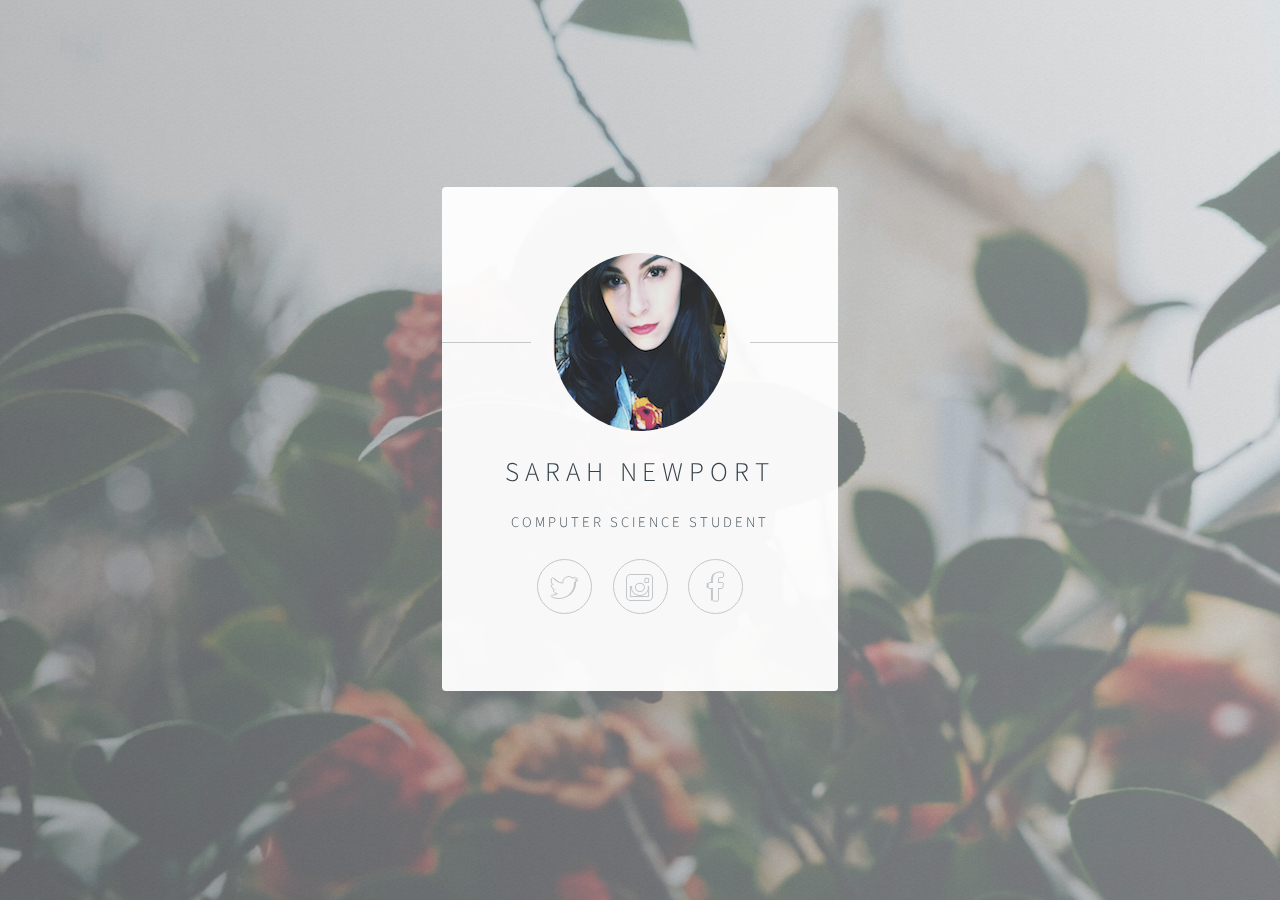
==== commit 88ab881d: "one page design" ====
--- a/index.html
+++ b/index.html
@@ -1,12 +1,8 @@
 <!DOCTYPE HTML>
-<!--
-	Identity by HTML5 UP
-	html5up.net | @n33co
-	Free for personal and commercial use under the CCA 3.0 license (html5up.net/license)
--->
+
 <html>
 	<head>
-		<title>Identity by HTML5 UP</title>
+		<title>Sarah Newport</title>
 		<meta charset="utf-8" />
 		<meta name="viewport" content="width=device-width, initial-scale=1" />
 		<!--[if lte IE 8]><script src="assets/js/html5shiv.js"></script><![endif]-->
@@ -23,47 +19,11 @@
 				<!-- Main -->
 					<section id="main">
 						<header>
-							<span class="avatar"><img src="images/avatar.jpg" alt="" /></span>
-							<h1>Jane Doe</h1>
-							<p>Senior Psychonautics Engineer</p>
+							<span class="avatar"><img src="images/Photo.png" alt="" /></span>
+							<h1>Sarah Newport</h1>
+							<p>Computer Science Student</p>
 						</header>
-						<!--
-						<hr />
-						<h2>Extra Stuff!</h2>
-						<form method="post" action="#">
-							<div class="field">
-								<input type="text" name="name" id="name" placeholder="Name" />
-							</div>
-							<div class="field">
-								<input type="email" name="email" id="email" placeholder="Email" />
-							</div>
-							<div class="field">
-								<div class="select-wrapper">
-									<select name="department" id="department">
-										<option value="">Department</option>
-										<option value="sales">Sales</option>
-										<option value="tech">Tech Support</option>
-										<option value="null">/dev/null</option>
-									</select>
-								</div>
-							</div>
-							<div class="field">
-								<textarea name="message" id="message" placeholder="Message" rows="4"></textarea>
-							</div>
-							<div class="field">
-								<input type="checkbox" id="human" name="human" /><label for="human">I'm a human</label>
-							</div>
-							<div class="field">
-								<label>But are you a robot?</label>
-								<input type="radio" id="robot_yes" name="robot" /><label for="robot_yes">Yes</label>
-								<input type="radio" id="robot_no" name="robot" /><label for="robot_no">No</label>
-							</div>
-							<ul class="actions">
-								<li><a href="#" class="button">Get Started</a></li>
-							</ul>
-						</form>
-						<hr />
-						-->
+				
 						<footer>
 							<ul class="icons">
 								<li><a href="#" class="fa-twitter">Twitter</a></li>
@@ -76,8 +36,6 @@
 				<!-- Footer -->
 					<footer id="footer">
 						<ul class="copyright">
-							<li>&copy; Jane Doe</li>
-							<li>Design: <a href="http://html5up.net">HTML5 UP</a></li>
 						</ul>
 					</footer>
 
--- a/assets/css/main.css
+++ b/assets/css/main.css
@@ -1,14 +1,6 @@
 @charset "UTF-8";
 @import url(font-awesome.min.css);
 @import url("http://fonts.googleapis.com/css?family=Source+Sans+Pro:300");
-
-/*
-	Identity by HTML5 UP
-	html5up.net | @n33co
-	Free for personal and commercial use under the CCA 3.0 license (html5up.net/license)
-*/
-
-/* Reset */
 
 	html, body, div, span, applet, object, iframe, h1, h2, h3, h4, h5, h6, p, blockquote, pre, a, abbr, acronym, address, big, cite, code, del, dfn, em, img, ins, kbd, q, s, samp, small, strike, strong, sub, sup, tt, var, b, u, i, center, dl, dt, dd, ol, ul, li, fieldset, form, label, legend, table, caption, tbody, tfoot, thead, tr, th, td, article, aside, canvas, details, embed, figure, figcaption, footer, header, hgroup, menu, nav, output, ruby, section, summary, time, mark, audio, video {
 		margin: 0;
@@ -85,10 +77,10 @@
 	body {
 		height: 100%;
 		background-color: #ffffff;
-		background-image: url("images/overlay.png"), -moz-linear-gradient(60deg, rgba(255, 165, 150, 0.5) 5%, rgba(0, 228, 255, 0.35)), url("../../images/bg.jpg");
-		background-image: url("images/overlay.png"), -webkit-linear-gradient(60deg, rgba(255, 165, 150, 0.5) 5%, rgba(0, 228, 255, 0.35)), url("../../images/bg.jpg");
-		background-image: url("images/overlay.png"), -ms-linear-gradient(60deg, rgba(255, 165, 150, 0.5) 5%, rgba(0, 228, 255, 0.35)), url("../../images/bg.jpg");
-		background-image: url("images/overlay.png"), linear-gradient(60deg, rgba(255, 165, 150, 0.5) 5%, rgba(0, 228, 255, 0.35)), url("../../images/bg.jpg");
+		background-image: url("images/overlay.png"), -moz-linear-gradient(60deg, rgba(112,112,112,.5) 5%, rgba(216,216,216,.35)), url("../../images/image7.jpeg");
+		background-image: url("images/overlay.png"), -webkit-linear-gradient(60deg, rgba(112,112,112,.5) 5%, rgba(216,216,216,.35)), url("../../images/image7.jpeg");
+		background-image: url("images/overlay.png"), -ms-linear-gradient(60deg, rgba(112,112,112,.5) 5%, rgba(216,216,216,.35)), url("../../images/image7.jpeg");
+		background-image: url("images/overlay.png"), linear-gradient(60deg, rgba(112,112,112,.5) 5%, rgba(216,216,216,.35)), url("../../images/image7.jpeg");
 		background-repeat: repeat,			no-repeat,			no-repeat;
 		background-size: 100px 100px, cover,				cover;
 		background-position: top left,		center center,		bottom center;
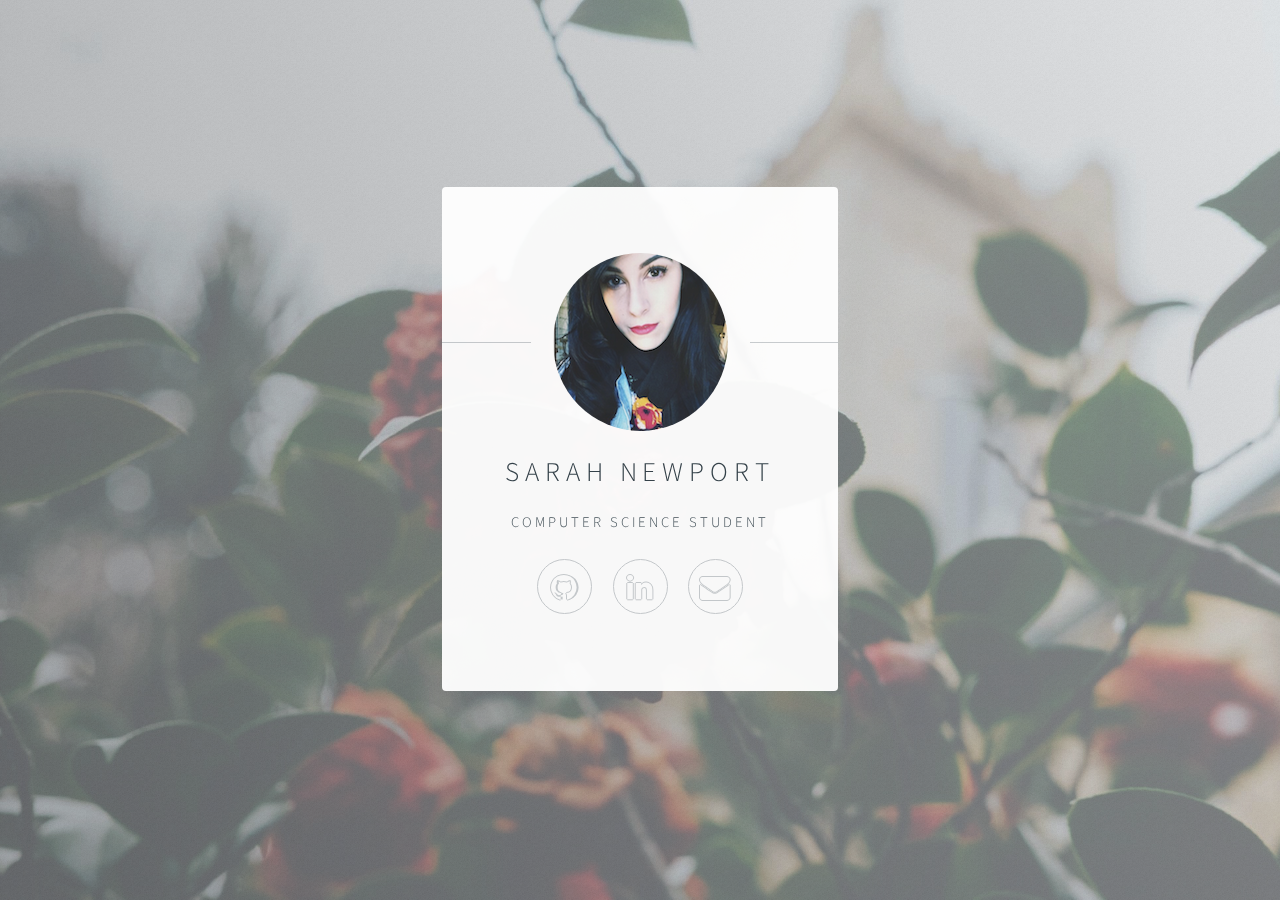
==== commit fc6ad7c8: "github, linkedin, mail updated" ====
--- a/index.html
+++ b/index.html
@@ -26,9 +26,9 @@
 				
 						<footer>
 							<ul class="icons">
-								<li><a href="#" class="fa-twitter">Twitter</a></li>
-								<li><a href="#" class="fa-instagram">Instagram</a></li>
-								<li><a href="#" class="fa-facebook">Facebook</a></li>
+								<li><a href="https://github.com/newportsm" class="fa-github">GitHub</a></li>
+								<li><a href="https://www.linkedin.com/in/sarah-newport-34001092" class="fa-linkedin">Linkedin</a></li>
+								<li><a href="mailto:newport.sarah.m@gmail.com? target="_top"" class="fa-envelope">Mail</a></li>
 							</ul>
 						</footer>
 					</section>
@@ -36,6 +36,7 @@
 				<!-- Footer -->
 					<footer id="footer">
 						<ul class="copyright">
+                            <!-- Placeholder -->
 						</ul>
 					</footer>
 
--- a/assets/css/main.css
+++ b/assets/css/main.css
@@ -98,10 +98,10 @@
 			opacity: 0;
 			z-index: 1;
 			background-color: #ffffff;
-			background-image: url("images/overlay.png"), -moz-linear-gradient(60deg, rgba(255, 165, 150, 0.5) 5%, rgba(0, 228, 255, 0.35));
-			background-image: url("images/overlay.png"), -webkit-linear-gradient(60deg, rgba(255, 165, 150, 0.5) 5%, rgba(0, 228, 255, 0.35));
-			background-image: url("images/overlay.png"), -ms-linear-gradient(60deg, rgba(255, 165, 150, 0.5) 5%, rgba(0, 228, 255, 0.35));
-			background-image: url("images/overlay.png"), linear-gradient(60deg, rgba(255, 165, 150, 0.5) 5%, rgba(0, 228, 255, 0.35));
+			background-image: url("images/overlay.png"), -moz-linear-gradient(60deg, rgba(112,112,112,.5) 5%, rgba(216,216,216,.35));
+			background-image: url("images/overlay.png"), -webkit-linear-gradient(60deg, rgba(112,112,112,.5) 5%, rgba(216,216,216,.35));
+			background-image: url("images/overlay.png"), -ms-linear-gradient(60deg, rgba(112,112,112,.5) 5%, rgba(216,216,216,.35));
+			background-image: url("images/overlay.png"), linear-gradient(60deg, rgba(112,112,112,.5) 5%, rgba(216,216,216,.35));
 			background-repeat: repeat,			no-repeat;
 			background-size: 100px 100px, cover;
 			background-position: top left,		center center;
@@ -241,202 +241,6 @@
 
 /* Form */
 
-	form {
-		margin: 0 0 1.5em 0;
-	}
-
-		form > .field {
-			margin: 0 0 1.5em 0;
-		}
-
-			form > .field > :last-child {
-				margin-bottom: 0;
-			}
-
-	label {
-		color: #313f47;
-		display: block;
-		font-size: 0.9em;
-		margin: 0 0 0.75em 0;
-	}
-
-	input[type="text"],
-	input[type="password"],
-	input[type="email"],
-	input[type="tel"],
-	select,
-	textarea {
-		-moz-appearance: none;
-		-webkit-appearance: none;
-		-ms-appearance: none;
-		appearance: none;
-		border-radius: 4px;
-		border: solid 1px #c8cccf;
-		color: inherit;
-		display: block;
-		outline: 0;
-		padding: 0 1em;
-		text-decoration: none;
-		width: 100%;
-	}
-
-		input[type="text"]:invalid,
-		input[type="password"]:invalid,
-		input[type="email"]:invalid,
-		input[type="tel"]:invalid,
-		select:invalid,
-		textarea:invalid {
-			box-shadow: none;
-		}
-
-		input[type="text"]:focus,
-		input[type="password"]:focus,
-		input[type="email"]:focus,
-		input[type="tel"]:focus,
-		select:focus,
-		textarea:focus {
-			border-color: #ff7496;
-		}
-
-	.select-wrapper {
-		text-decoration: none;
-		display: block;
-		position: relative;
-	}
-
-		.select-wrapper:before {
-			content: "";
-			-moz-osx-font-smoothing: grayscale;
-			-webkit-font-smoothing: antialiased;
-			font-family: FontAwesome;
-			font-style: normal;
-			font-weight: normal;
-			text-transform: none !important;
-		}
-
-		.select-wrapper:before {
-			color: #c8cccf;
-			display: block;
-			height: 2.75em;
-			line-height: 2.75em;
-			pointer-events: none;
-			position: absolute;
-			right: 0;
-			text-align: center;
-			top: 0;
-			width: 2.75em;
-		}
-
-		.select-wrapper select::-ms-expand {
-			display: none;
-		}
-
-	input[type="text"],
-	input[type="password"],
-	input[type="email"],
-	select {
-		height: 2.75em;
-	}
-
-	textarea {
-		padding: 0.75em 1em;
-	}
-
-	input[type="checkbox"],
-	input[type="radio"] {
-		-moz-appearance: none;
-		-webkit-appearance: none;
-		-ms-appearance: none;
-		appearance: none;
-		display: block;
-		float: left;
-		margin-right: -2em;
-		opacity: 0;
-		width: 1em;
-		z-index: -1;
-	}
-
-		input[type="checkbox"] + label,
-		input[type="radio"] + label {
-			text-decoration: none;
-			color: #414f57;
-			cursor: pointer;
-			display: inline-block;
-			font-size: 1em;
-			font-weight: 300;
-			padding-left: 2.4em;
-			padding-right: 0.75em;
-			position: relative;
-		}
-
-			input[type="checkbox"] + label:before,
-			input[type="radio"] + label:before {
-				-moz-osx-font-smoothing: grayscale;
-				-webkit-font-smoothing: antialiased;
-				font-family: FontAwesome;
-				font-style: normal;
-				font-weight: normal;
-				text-transform: none !important;
-			}
-
-			input[type="checkbox"] + label:before,
-			input[type="radio"] + label:before {
-				border-radius: 4px;
-				border: solid 1px #c8cccf;
-				content: '';
-				display: inline-block;
-				height: 1.65em;
-				left: 0;
-				line-height: 1.58125em;
-				position: absolute;
-				text-align: center;
-				top: 0.15em;
-				width: 1.65em;
-			}
-
-		input[type="checkbox"]:checked + label:before,
-		input[type="radio"]:checked + label:before {
-			color: #ff7496;
-			content: '\f00c';
-		}
-
-		input[type="checkbox"]:focus + label:before,
-		input[type="radio"]:focus + label:before {
-			border-color: #ff7496;
-		}
-
-	input[type="checkbox"] + label:before {
-		border-radius: 4px;
-	}
-
-	input[type="radio"] + label:before {
-		border-radius: 100%;
-	}
-
-	::-webkit-input-placeholder {
-		color: #616f77 !important;
-		opacity: 1.0;
-	}
-
-	:-moz-placeholder {
-		color: #616f77 !important;
-		opacity: 1.0;
-	}
-
-	::-moz-placeholder {
-		color: #616f77 !important;
-		opacity: 1.0;
-	}
-
-	:-ms-input-placeholder {
-		color: #616f77 !important;
-		opacity: 1.0;
-	}
-
-	.formerize-placeholder {
-		color: #616f77 !important;
-		opacity: 1.0;
-	}
 
 /* Icon */
 
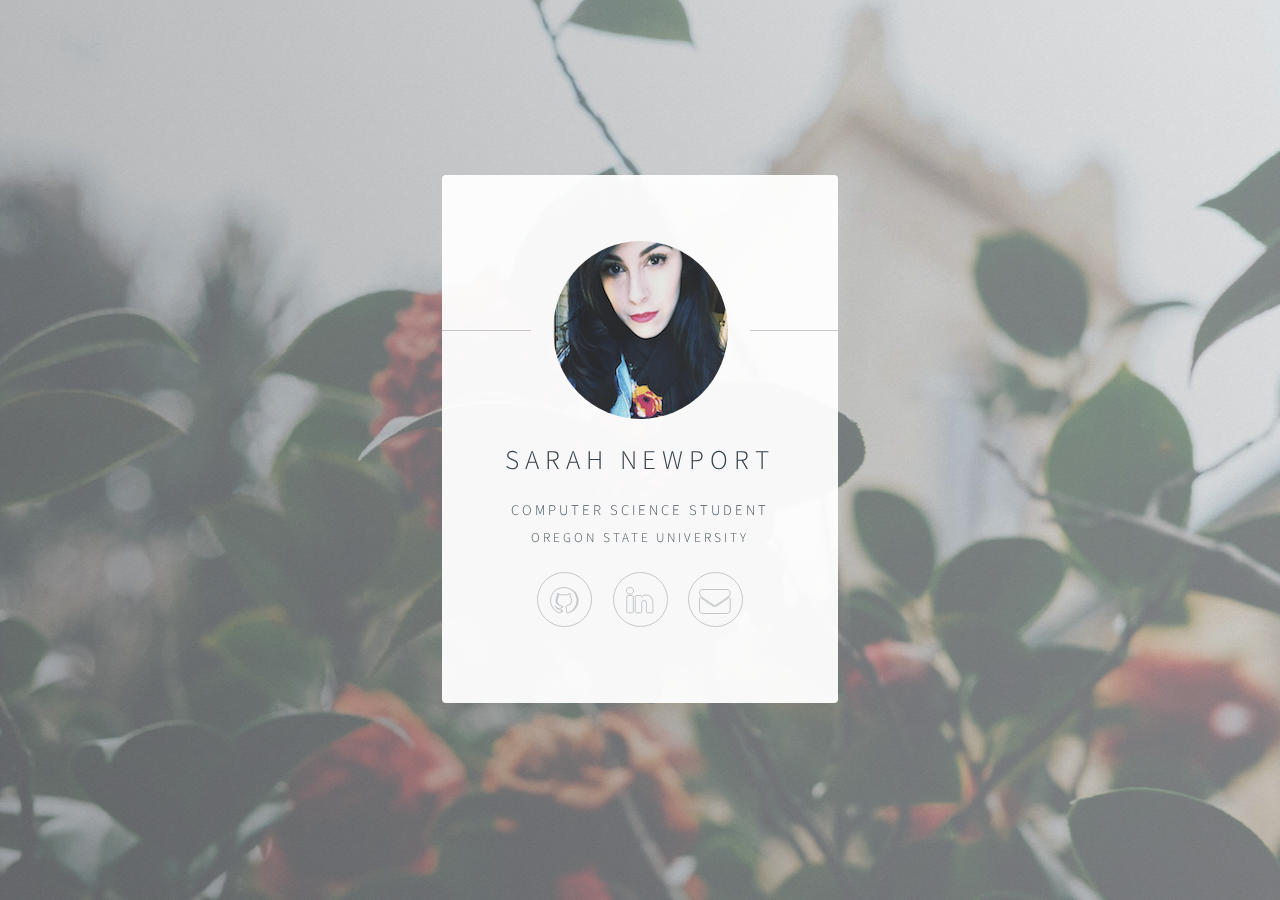
==== commit 7e2d0a27: "updated with school" ====
--- a/index.html
+++ b/index.html
@@ -5,10 +5,7 @@
 		<title>Sarah Newport</title>
 		<meta charset="utf-8" />
 		<meta name="viewport" content="width=device-width, initial-scale=1" />
-		<!--[if lte IE 8]><script src="assets/js/html5shiv.js"></script><![endif]-->
 		<link rel="stylesheet" href="assets/css/main.css" />
-		<!--[if lte IE 9]><link rel="stylesheet" href="assets/css/ie9.css" /><![endif]-->
-		<!--[if lte IE 8]><link rel="stylesheet" href="assets/css/ie8.css" /><![endif]-->
 		<noscript><link rel="stylesheet" href="assets/css/noscript.css" /></noscript>
 	</head>
 	<body class="is-loading">
@@ -21,14 +18,15 @@
 						<header>
 							<span class="avatar"><img src="images/Photo.png" alt="" /></span>
 							<h1>Sarah Newport</h1>
-							<p>Computer Science Student</p>
+                            <p style="margin: 0;">Computer Science Student</p>
+                            <p style="font-size: 10pt;">Oregon State University</p>
 						</header>
 				
 						<footer>
 							<ul class="icons">
 								<li><a href="https://github.com/newportsm" class="fa-github">GitHub</a></li>
 								<li><a href="https://www.linkedin.com/in/sarah-newport-34001092" class="fa-linkedin">Linkedin</a></li>
-								<li><a href="mailto:newport.sarah.m@gmail.com? target="_top"" class="fa-envelope">Mail</a></li>
+								<li><a href="mailto:newport.sarah.m@gmail.com?" target="_top" class="fa-envelope">Mail</a></li>
 							</ul>
 						</footer>
 					</section>
@@ -43,7 +41,6 @@
 			</div>
 
 		<!-- Scripts -->
-			<!--[if lte IE 8]><script src="assets/js/respond.min.js"></script><![endif]-->
 			<script>
 				if ('addEventListener' in window) {
 					window.addEventListener('load', function() { document.body.className = document.body.className.replace(/\bis-loading\b/, ''); });
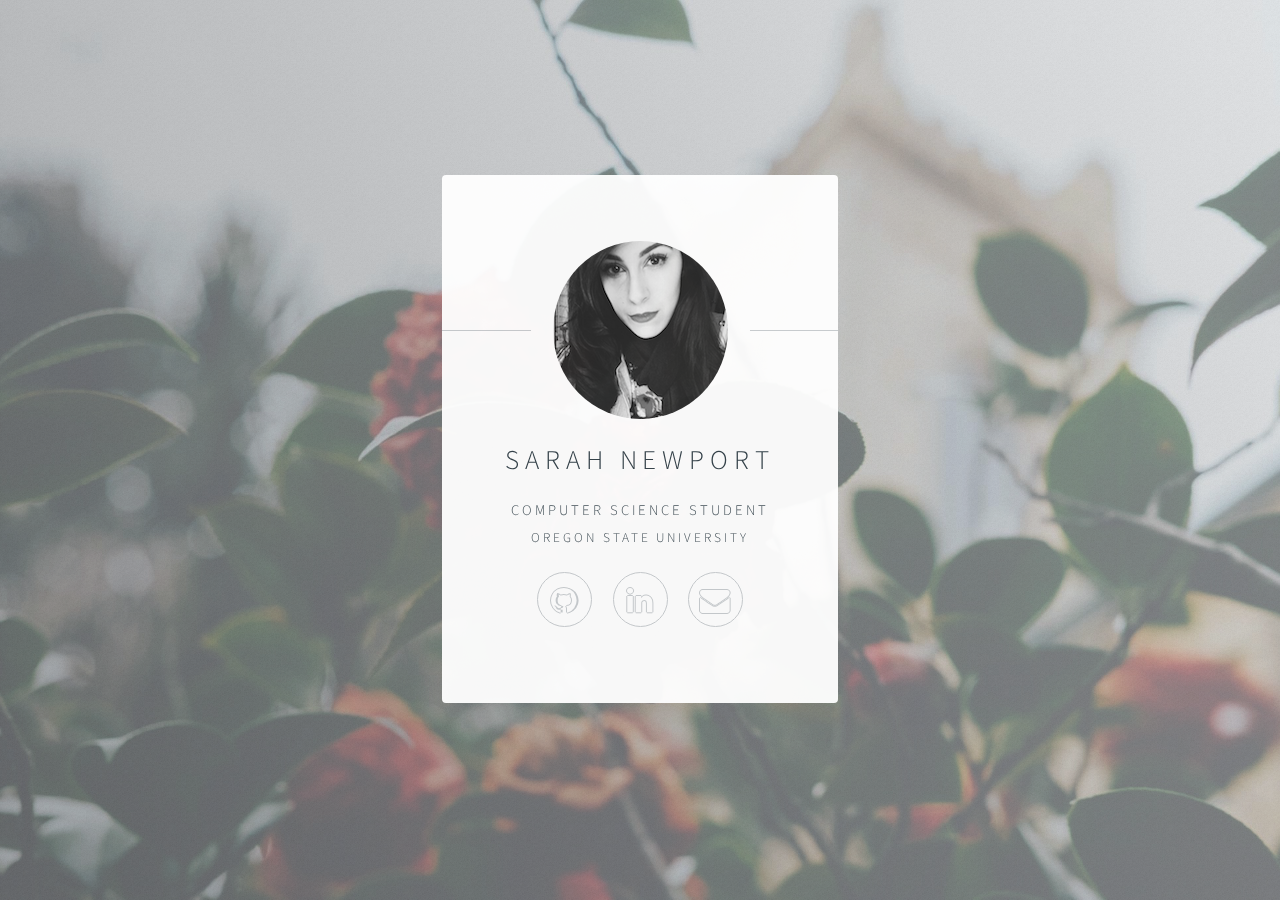
==== commit 6733ff0e: "fixed links" ====
--- a/index.html
+++ b/index.html
@@ -24,8 +24,8 @@
 				
 						<footer>
 							<ul class="icons">
-								<li><a href="https://github.com/newportsm" class="fa-github">GitHub</a></li>
-								<li><a href="https://www.linkedin.com/in/sarah-newport-34001092" class="fa-linkedin">Linkedin</a></li>
+								<li><a href="https://github.com/newportsm" target="_blank" class="fa-github">GitHub</a></li>
+								<li><a href="https://www.linkedin.com/in/sarah-newport-34001092" target="_blank" class="fa-linkedin">Linkedin</a></li>
 								<li><a href="mailto:newport.sarah.m@gmail.com?" target="_top" class="fa-envelope">Mail</a></li>
 							</ul>
 						</footer>
